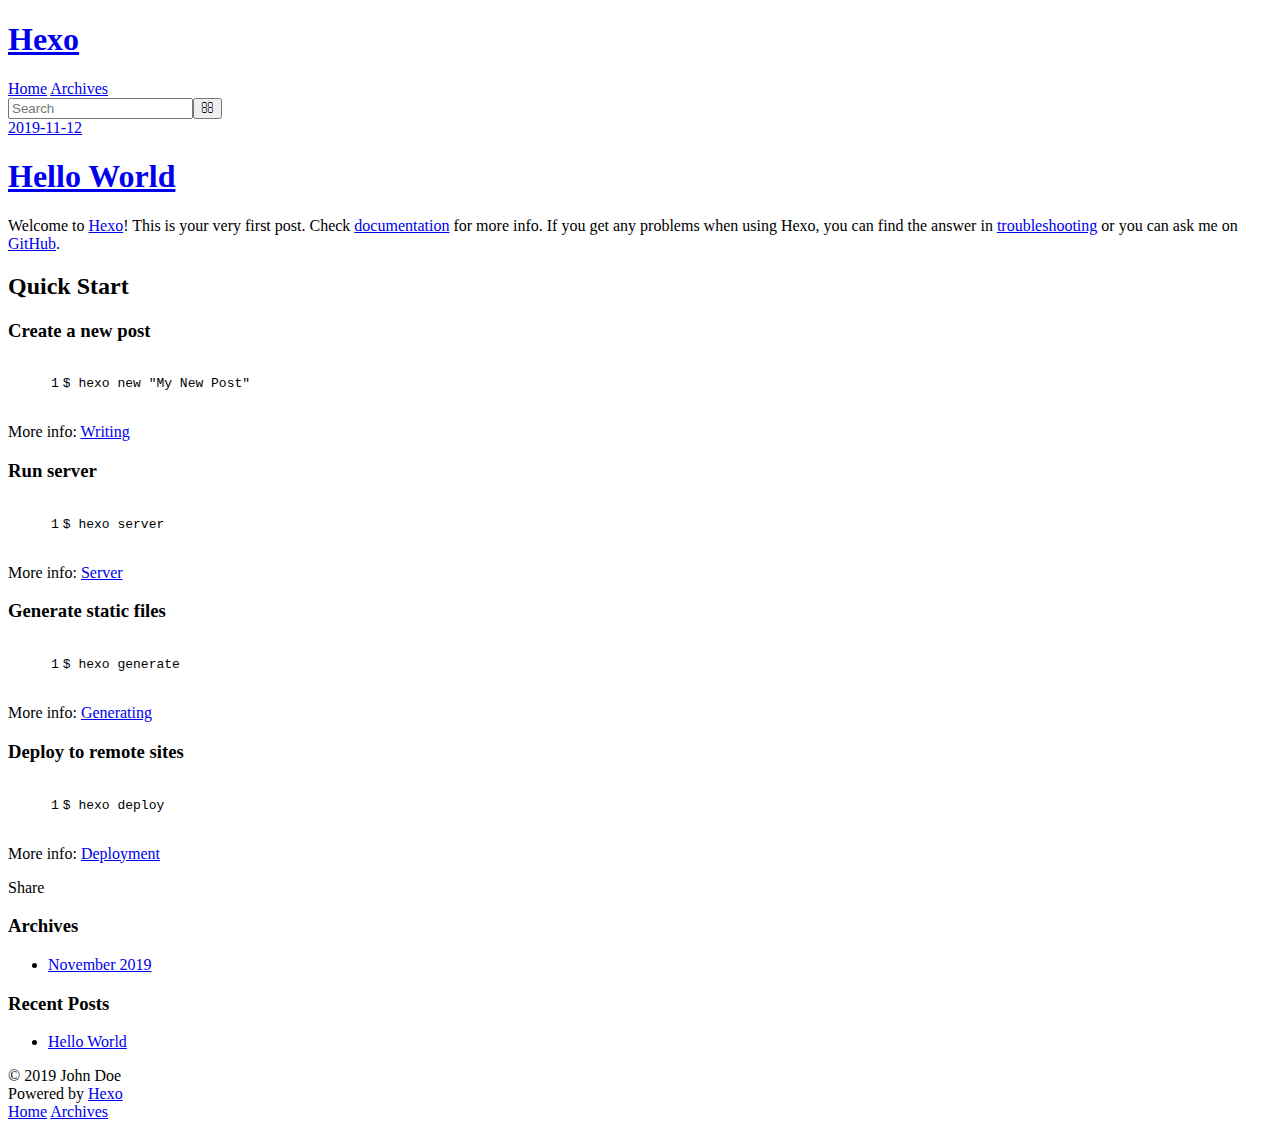
==== index.html @ 484f0f43 "Site updated: 2019-11-12 15:20:40" ====
<!DOCTYPE html>
<html>
<head>
  <meta charset="utf-8">
  

  
  <title>Hexo</title>
  <meta name="viewport" content="width=device-width, initial-scale=1, maximum-scale=1">
  <meta property="og:type" content="website">
<meta property="og:title" content="Hexo">
<meta property="og:url" content="https:&#x2F;&#x2F;minus520.github.io&#x2F;index.html">
<meta property="og:site_name" content="Hexo">
<meta property="og:locale" content="en">
<meta name="twitter:card" content="summary">
  
    <link rel="alternate" href="/atom.xml" title="Hexo" type="application/atom+xml">
  
  
    <link rel="icon" href="/favicon.png">
  
  
    <link href="//fonts.googleapis.com/css?family=Source+Code+Pro" rel="stylesheet" type="text/css">
  
  <link rel="stylesheet" href="/css/style.css">
</head>

<body>
  <div id="container">
    <div id="wrap">
      <header id="header">
  <div id="banner"></div>
  <div id="header-outer" class="outer">
    <div id="header-title" class="inner">
      <h1 id="logo-wrap">
        <a href="/" id="logo">Hexo</a>
      </h1>
      
    </div>
    <div id="header-inner" class="inner">
      <nav id="main-nav">
        <a id="main-nav-toggle" class="nav-icon"></a>
        
          <a class="main-nav-link" href="/">Home</a>
        
          <a class="main-nav-link" href="/archives">Archives</a>
        
      </nav>
      <nav id="sub-nav">
        
          <a id="nav-rss-link" class="nav-icon" href="/atom.xml" title="RSS Feed"></a>
        
        <a id="nav-search-btn" class="nav-icon" title="Search"></a>
      </nav>
      <div id="search-form-wrap">
        <form action="//google.com/search" method="get" accept-charset="UTF-8" class="search-form"><input type="search" name="q" class="search-form-input" placeholder="Search"><button type="submit" class="search-form-submit">&#xF002;</button><input type="hidden" name="sitesearch" value="https://minus520.github.io"></form>
      </div>
    </div>
  </div>
</header>
      <div class="outer">
        <section id="main">
  
    <article id="post-hello-world" class="article article-type-post" itemscope itemprop="blogPost">
  <div class="article-meta">
    <a href="/2019/11/12/hello-world/" class="article-date">
  <time datetime="2019-11-12T06:48:55.245Z" itemprop="datePublished">2019-11-12</time>
</a>
    
  </div>
  <div class="article-inner">
    
    
      <header class="article-header">
        
  
    <h1 itemprop="name">
      <a class="article-title" href="/2019/11/12/hello-world/">Hello World</a>
    </h1>
  

      </header>
    
    <div class="article-entry" itemprop="articleBody">
      
        <p>Welcome to <a href="https://hexo.io/" target="_blank" rel="noopener">Hexo</a>! This is your very first post. Check <a href="https://hexo.io/docs/" target="_blank" rel="noopener">documentation</a> for more info. If you get any problems when using Hexo, you can find the answer in <a href="https://hexo.io/docs/troubleshooting.html" target="_blank" rel="noopener">troubleshooting</a> or you can ask me on <a href="https://github.com/hexojs/hexo/issues" target="_blank" rel="noopener">GitHub</a>.</p>
<h2 id="Quick-Start"><a href="#Quick-Start" class="headerlink" title="Quick Start"></a>Quick Start</h2><h3 id="Create-a-new-post"><a href="#Create-a-new-post" class="headerlink" title="Create a new post"></a>Create a new post</h3><figure class="highlight bash"><table><tr><td class="gutter"><pre><span class="line">1</span><br></pre></td><td class="code"><pre><span class="line">$ hexo new <span class="string">"My New Post"</span></span><br></pre></td></tr></table></figure>

<p>More info: <a href="https://hexo.io/docs/writing.html" target="_blank" rel="noopener">Writing</a></p>
<h3 id="Run-server"><a href="#Run-server" class="headerlink" title="Run server"></a>Run server</h3><figure class="highlight bash"><table><tr><td class="gutter"><pre><span class="line">1</span><br></pre></td><td class="code"><pre><span class="line">$ hexo server</span><br></pre></td></tr></table></figure>

<p>More info: <a href="https://hexo.io/docs/server.html" target="_blank" rel="noopener">Server</a></p>
<h3 id="Generate-static-files"><a href="#Generate-static-files" class="headerlink" title="Generate static files"></a>Generate static files</h3><figure class="highlight bash"><table><tr><td class="gutter"><pre><span class="line">1</span><br></pre></td><td class="code"><pre><span class="line">$ hexo generate</span><br></pre></td></tr></table></figure>

<p>More info: <a href="https://hexo.io/docs/generating.html" target="_blank" rel="noopener">Generating</a></p>
<h3 id="Deploy-to-remote-sites"><a href="#Deploy-to-remote-sites" class="headerlink" title="Deploy to remote sites"></a>Deploy to remote sites</h3><figure class="highlight bash"><table><tr><td class="gutter"><pre><span class="line">1</span><br></pre></td><td class="code"><pre><span class="line">$ hexo deploy</span><br></pre></td></tr></table></figure>

<p>More info: <a href="https://hexo.io/docs/one-command-deployment.html" target="_blank" rel="noopener">Deployment</a></p>

      
    </div>
    <footer class="article-footer">
      <a data-url="https://minus520.github.io/2019/11/12/hello-world/" data-id="ck2vj02fj0000qktq90dfeylc" class="article-share-link">Share</a>
      
      
    </footer>
  </div>
  
</article>


  


</section>
        
          <aside id="sidebar">
  
    

  
    

  
    
  
    
  <div class="widget-wrap">
    <h3 class="widget-title">Archives</h3>
    <div class="widget">
      <ul class="archive-list"><li class="archive-list-item"><a class="archive-list-link" href="/archives/2019/11/">November 2019</a></li></ul>
    </div>
  </div>


  
    
  <div class="widget-wrap">
    <h3 class="widget-title">Recent Posts</h3>
    <div class="widget">
      <ul>
        
          <li>
            <a href="/2019/11/12/hello-world/">Hello World</a>
          </li>
        
      </ul>
    </div>
  </div>

  
</aside>
        
      </div>
      <footer id="footer">
  
  <div class="outer">
    <div id="footer-info" class="inner">
      &copy; 2019 John Doe<br>
      Powered by <a href="http://hexo.io/" target="_blank">Hexo</a>
    </div>
  </div>
</footer>
    </div>
    <nav id="mobile-nav">
  
    <a href="/" class="mobile-nav-link">Home</a>
  
    <a href="/archives" class="mobile-nav-link">Archives</a>
  
</nav>
    

<script src="//ajax.googleapis.com/ajax/libs/jquery/2.0.3/jquery.min.js"></script>


  <link rel="stylesheet" href="/fancybox/jquery.fancybox.css">
  <script src="/fancybox/jquery.fancybox.pack.js"></script>


<script src="/js/script.js"></script>



  </div>
</body>
</html>
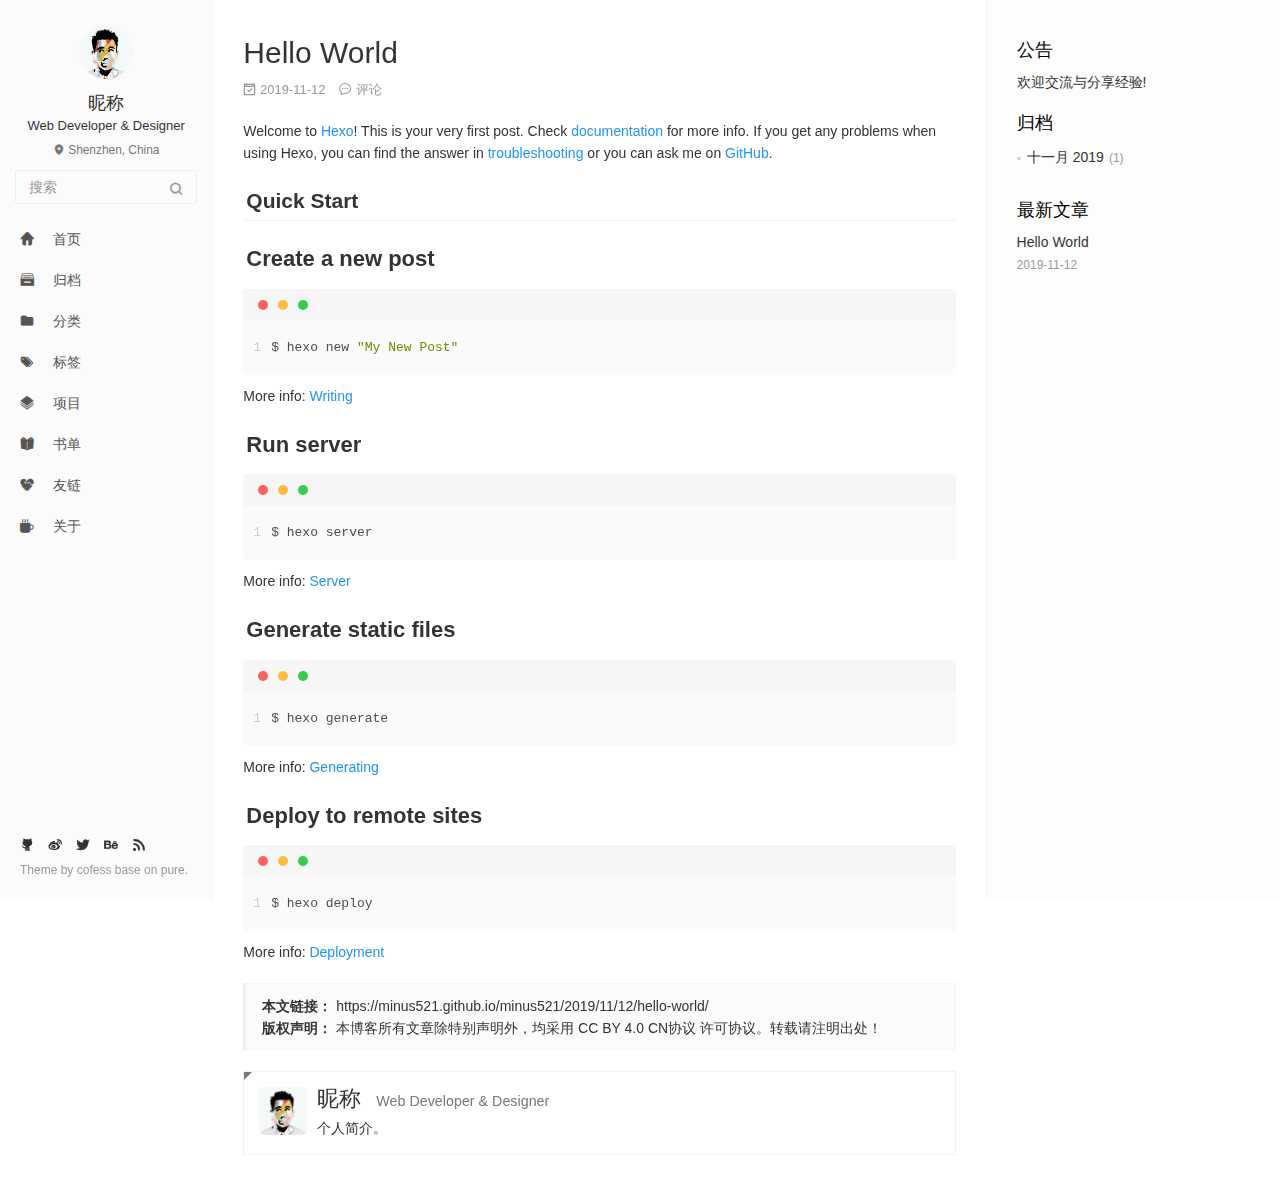
==== commit 36217716: "Site updated: 2019-11-12 16:01:28" ====
--- a/index.html
+++ b/index.html
@@ -1,77 +1,269 @@
 <!DOCTYPE html>
-<html>
+<html lang=zh>
 <head>
   <meta charset="utf-8">
   
-
+  <meta http-equiv="X-UA-Compatible" content="IE=edge,chrome=1">
+  <meta name="viewport" content="width=device-width, initial-scale=1, maximum-scale=1, minimum-scale=1, user-scalable=no, minimal-ui">
+  <meta name="renderer" content="webkit">
+  <meta http-equiv="Cache-Control" content="no-transform" />
+  <meta http-equiv="Cache-Control" content="no-siteapp" />
+  <meta name="apple-mobile-web-app-capable" content="yes">
+  <meta name="apple-mobile-web-app-status-bar-style" content="black">
+  <meta name="format-detection" content="telephone=no,email=no,adress=no">
+  <!-- Color theme for statusbar -->
+  <meta name="theme-color" content="#000000" />
+  <!-- 强制页面在当前窗口以独立页面显示,防止别人在框架里调用页面 -->
+  <meta http-equiv="window-target" content="_top" />
+  
   
   <title>Hexo</title>
-  <meta name="viewport" content="width=device-width, initial-scale=1, maximum-scale=1">
   <meta property="og:type" content="website">
 <meta property="og:title" content="Hexo">
-<meta property="og:url" content="https:&#x2F;&#x2F;minus520.github.io&#x2F;index.html">
+<meta property="og:url" content="https:&#x2F;&#x2F;minus521.github.io&#x2F;minus521&#x2F;index.html">
 <meta property="og:site_name" content="Hexo">
-<meta property="og:locale" content="en">
+<meta property="og:locale" content="zh-CN">
 <meta name="twitter:card" content="summary">
+  <!-- Canonical links -->
+  <link rel="canonical" href="https://minus521.github.io/minus521/index.html">
   
     <link rel="alternate" href="/atom.xml" title="Hexo" type="application/atom+xml">
   
   
-    <link rel="icon" href="/favicon.png">
-  
-  
-    <link href="//fonts.googleapis.com/css?family=Source+Code+Pro" rel="stylesheet" type="text/css">
+    <link rel="icon" href="/favicon.png" type="image/x-icon">
   
   <link rel="stylesheet" href="/css/style.css">
+  
+  
+  
+  
 </head>
 
-<body>
-  <div id="container">
-    <div id="wrap">
-      <header id="header">
-  <div id="banner"></div>
-  <div id="header-outer" class="outer">
-    <div id="header-title" class="inner">
-      <h1 id="logo-wrap">
-        <a href="/" id="logo">Hexo</a>
-      </h1>
-      
-    </div>
-    <div id="header-inner" class="inner">
-      <nav id="main-nav">
-        <a id="main-nav-toggle" class="nav-icon"></a>
-        
-          <a class="main-nav-link" href="/">Home</a>
-        
-          <a class="main-nav-link" href="/archives">Archives</a>
-        
-      </nav>
-      <nav id="sub-nav">
-        
-          <a id="nav-rss-link" class="nav-icon" href="/atom.xml" title="RSS Feed"></a>
-        
-        <a id="nav-search-btn" class="nav-icon" title="Search"></a>
-      </nav>
-      <div id="search-form-wrap">
-        <form action="//google.com/search" method="get" accept-charset="UTF-8" class="search-form"><input type="search" name="q" class="search-form-input" placeholder="Search"><button type="submit" class="search-form-submit">&#xF002;</button><input type="hidden" name="sitesearch" value="https://minus520.github.io"></form>
+
+<body class="main-center" itemscope itemtype="http://schema.org/WebPage">
+  <header class="header" itemscope itemtype="http://schema.org/WPHeader">
+  <div class="slimContent">
+    <div class="navbar-header">
+      
+      
+      <div class="profile-block text-center">
+        <a id="avatar" href="https://github.com/cofess" target="_blank">
+          <img class="img-circle img-rotate" src="/images/avatar.jpg" width="200" height="200">
+        </a>
+        <h2 id="name" class="hidden-xs hidden-sm">昵称</h2>
+        <h3 id="title" class="hidden-xs hidden-sm hidden-md">Web Developer &amp; Designer</h3>
+        <small id="location" class="text-muted hidden-xs hidden-sm"><i class="icon icon-map-marker"></i> Shenzhen, China</small>
       </div>
-    </div>
+      
+      <div class="search" id="search-form-wrap">
+
+    <form class="search-form sidebar-form">
+        <div class="input-group">
+            <input type="text" class="search-form-input form-control" placeholder="搜索" />
+            <span class="input-group-btn">
+                <button type="submit" class="search-form-submit btn btn-flat" onclick="return false;"><i class="icon icon-search"></i></button>
+            </span>
+        </div>
+    </form>
+    <div class="ins-search">
+  <div class="ins-search-mask"></div>
+  <div class="ins-search-container">
+    <div class="ins-input-wrapper">
+      <input type="text" class="ins-search-input" placeholder="想要查找什么..." x-webkit-speech />
+      <button type="button" class="close ins-close ins-selectable" data-dismiss="modal" aria-label="Close"><span aria-hidden="true">×</span></button>
+    </div>
+    <div class="ins-section-wrapper">
+      <div class="ins-section-container"></div>
+    </div>
+  </div>
+</div>
+
+
+</div>
+      <button class="navbar-toggle collapsed" type="button" data-toggle="collapse" data-target="#main-navbar" aria-controls="main-navbar" aria-expanded="false">
+        <span class="sr-only">Toggle navigation</span>
+        <span class="icon-bar"></span>
+        <span class="icon-bar"></span>
+        <span class="icon-bar"></span>
+      </button>
+    </div>
+    <nav id="main-navbar" class="collapse navbar-collapse" itemscope itemtype="http://schema.org/SiteNavigationElement" role="navigation">
+      <ul class="nav navbar-nav main-nav ">
+        
+        
+        <li class="menu-item menu-item-home">
+          <a href="/.">
+            
+            <i class="icon icon-home-fill"></i>
+            
+            <span class="menu-title">首页</span>
+          </a>
+        </li>
+        
+        
+        <li class="menu-item menu-item-archives">
+          <a href="/archives">
+            
+            <i class="icon icon-archives-fill"></i>
+            
+            <span class="menu-title">归档</span>
+          </a>
+        </li>
+        
+        
+        <li class="menu-item menu-item-categories">
+          <a href="/categories">
+            
+            <i class="icon icon-folder"></i>
+            
+            <span class="menu-title">分类</span>
+          </a>
+        </li>
+        
+        
+        <li class="menu-item menu-item-tags">
+          <a href="/tags">
+            
+            <i class="icon icon-tags"></i>
+            
+            <span class="menu-title">标签</span>
+          </a>
+        </li>
+        
+        
+        <li class="menu-item menu-item-repository">
+          <a href="/repository">
+            
+            <i class="icon icon-project"></i>
+            
+            <span class="menu-title">项目</span>
+          </a>
+        </li>
+        
+        
+        <li class="menu-item menu-item-books">
+          <a href="/books">
+            
+            <i class="icon icon-book-fill"></i>
+            
+            <span class="menu-title">书单</span>
+          </a>
+        </li>
+        
+        
+        <li class="menu-item menu-item-links">
+          <a href="/links">
+            
+            <i class="icon icon-friendship"></i>
+            
+            <span class="menu-title">友链</span>
+          </a>
+        </li>
+        
+        
+        <li class="menu-item menu-item-about">
+          <a href="/about">
+            
+            <i class="icon icon-cup-fill"></i>
+            
+            <span class="menu-title">关于</span>
+          </a>
+        </li>
+        
+      </ul>
+      
+	
+    <ul class="social-links">
+    	
+        <li><a href="https://github.com/cofess" target="_blank" title="Github" data-toggle=tooltip data-placement=top><i class="icon icon-github"></i></a></li>
+        
+        <li><a href="http://weibo.com/cofess" target="_blank" title="Weibo" data-toggle=tooltip data-placement=top><i class="icon icon-weibo"></i></a></li>
+        
+        <li><a href="https://twitter.com/iwebued" target="_blank" title="Twitter" data-toggle=tooltip data-placement=top><i class="icon icon-twitter"></i></a></li>
+        
+        <li><a href="https://www.behance.net/cofess" target="_blank" title="Behance" data-toggle=tooltip data-placement=top><i class="icon icon-behance"></i></a></li>
+        
+        <li><a href="/atom.xml" target="_blank" title="Rss" data-toggle=tooltip data-placement=top><i class="icon icon-rss"></i></a></li>
+        
+    </ul>
+
+    </nav>
   </div>
 </header>
-      <div class="outer">
-        <section id="main">
-  
-    <article id="post-hello-world" class="article article-type-post" itemscope itemprop="blogPost">
-  <div class="article-meta">
-    <a href="/2019/11/12/hello-world/" class="article-date">
-  <time datetime="2019-11-12T06:48:55.245Z" itemprop="datePublished">2019-11-12</time>
-</a>
-    
-  </div>
-  <div class="article-inner">
-    
-    
-      <header class="article-header">
+
+  
+    <aside class="sidebar" itemscope itemtype="http://schema.org/WPSideBar">
+  <div class="slimContent">
+    
+      <div class="widget">
+    <h3 class="widget-title">公告</h3>
+    <div class="widget-body">
+        <div id="board">
+            <div class="content">
+                <p>欢迎交流与分享经验!</p>
+            </div>
+        </div>
+    </div>
+</div>
+
+    
+      
+
+    
+      
+
+    
+      
+    
+      
+  <div class="widget">
+    <h3 class="widget-title">归档</h3>
+    <div class="widget-body">
+      <ul class="archive-list"><li class="archive-list-item"><a class="archive-list-link" href="/archives/2019/11/">十一月 2019</a><span class="archive-list-count">1</span></li></ul>
+    </div>
+  </div>
+
+
+    
+      
+  <div class="widget">
+    <h3 class="widget-title">最新文章</h3>
+    <div class="widget-body">
+      <ul class="recent-post-list list-unstyled no-thumbnail">
+        
+          <li>
+            
+            <div class="item-inner">
+              <p class="item-category">
+                
+              </p>
+              <p class="item-title">
+                <a href="/2019/11/12/hello-world/" class="title">Hello World</a>
+              </p>
+              <p class="item-date">
+                <time datetime="2019-11-12T06:48:55.245Z" itemprop="datePublished">2019-11-12</time>
+              </p>
+            </div>
+          </li>
+          
+      </ul>
+    </div>
+  </div>
+  
+
+    
+  </div>
+</aside>
+
+  
+  <main class="main" role="main">
+  
+  
+    <div class="content">
+  <article id="post-hello-world" class="article article-type-post" itemscope itemtype="http://schema.org/BlogPosting">
+    
+    <div class="article-header">
+      
         
   
     <h1 itemprop="name">
@@ -79,9 +271,24 @@
     </h1>
   
 
-      </header>
-    
-    <div class="article-entry" itemprop="articleBody">
+      
+      <div class="article-meta">
+        <span class="article-date">
+    <i class="icon icon-calendar-check"></i>
+	<a href="/2019/11/12/hello-world/" class="article-date">
+	  <time datetime="2019-11-12T06:48:55.245Z" itemprop="datePublished">2019-11-12</time>
+	</a>
+</span>
+        
+        
+
+        
+
+        <span class="post-comment"><i class="icon icon-comment"></i> <a href="/2019/11/12/hello-world/#comments" class="article-comment-link">评论</a></span>
+        
+      </div>
+    </div>
+    <div class="article-entry marked-body" itemprop="articleBody">
       
         <p>Welcome to <a href="https://hexo.io/" target="_blank" rel="noopener">Hexo</a>! This is your very first post. Check <a href="https://hexo.io/docs/" target="_blank" rel="noopener">documentation</a> for more info. If you get any problems when using Hexo, you can find the answer in <a href="https://hexo.io/docs/troubleshooting.html" target="_blank" rel="noopener">troubleshooting</a> or you can ask me on <a href="https://github.com/hexojs/hexo/issues" target="_blank" rel="noopener">GitHub</a>.</p>
 <h2 id="Quick-Start"><a href="#Quick-Start" class="headerlink" title="Quick Start"></a>Quick Start</h2><h3 id="Create-a-new-post"><a href="#Create-a-new-post" class="headerlink" title="Create a new post"></a>Create a new post</h3><figure class="highlight bash"><table><tr><td class="gutter"><pre><span class="line">1</span><br></pre></td><td class="code"><pre><span class="line">$ hexo new <span class="string">"My New Post"</span></span><br></pre></td></tr></table></figure>
@@ -99,89 +306,111 @@
 
       
     </div>
-    <footer class="article-footer">
-      <a data-url="https://minus520.github.io/2019/11/12/hello-world/" data-id="ck2vj02fj0000qktq90dfeylc" class="article-share-link">Share</a>
-      
-      
-    </footer>
-  </div>
-  
-</article>
-
-
-  
-
-
-</section>
-        
-          <aside id="sidebar">
-  
-    
-
-  
-    
-
-  
-    
-  
-    
-  <div class="widget-wrap">
-    <h3 class="widget-title">Archives</h3>
-    <div class="widget">
-      <ul class="archive-list"><li class="archive-list-item"><a class="archive-list-link" href="/archives/2019/11/">November 2019</a></li></ul>
-    </div>
-  </div>
-
-
-  
-    
-  <div class="widget-wrap">
-    <h3 class="widget-title">Recent Posts</h3>
-    <div class="widget">
-      <ul>
-        
-          <li>
-            <a href="/2019/11/12/hello-world/">Hello World</a>
-          </li>
-        
-      </ul>
-    </div>
-  </div>
-
-  
-</aside>
-        
+    <div class="article-footer">
+      <blockquote class="mt-2x">
+  <ul class="post-copyright list-unstyled">
+    
+    <li class="post-copyright-link hidden-xs">
+      <strong>本文链接：</strong>
+      <a href="https://minus521.github.io/minus521/2019/11/12/hello-world/" title="Hello World" target="_blank" rel="external">https://minus521.github.io/minus521/2019/11/12/hello-world/</a>
+    </li>
+    
+    <li class="post-copyright-license">
+      <strong>版权声明： </strong> 本博客所有文章除特别声明外，均采用 <a href="http://creativecommons.org/licenses/by/4.0/deed.zh" target="_blank" rel="external">CC BY 4.0 CN协议</a> 许可协议。转载请注明出处！
+    </li>
+  </ul>
+</blockquote>
+
+
+<div class="panel panel-default panel-badger">
+  <div class="panel-body">
+    <figure class="media">
+      <div class="media-left">
+        <a href="https://github.com/cofess" target="_blank" class="img-burn thumb-sm visible-lg">
+          <img src="/images/avatar.jpg" class="img-rounded w-full" alt="">
+        </a>
       </div>
-      <footer id="footer">
-  
-  <div class="outer">
-    <div id="footer-info" class="inner">
-      &copy; 2019 John Doe<br>
-      Powered by <a href="http://hexo.io/" target="_blank">Hexo</a>
-    </div>
-  </div>
+      <div class="media-body">
+        <h3 class="media-heading"><a href="https://github.com/cofess" target="_blank"><span class="text-dark">昵称</span><small class="ml-1x">Web Developer &amp; Designer</small></a></h3>
+        <div>个人简介。</div>
+      </div>
+    </figure>
+  </div>
+</div>
+
+
+    </div>
+  </article>
+  
+</div>
+
+  
+
+   
+</main>
+
+  <footer class="footer" itemscope itemtype="http://schema.org/WPFooter">
+	
+	
+    <ul class="social-links">
+    	
+        <li><a href="https://github.com/cofess" target="_blank" title="Github" data-toggle=tooltip data-placement=top><i class="icon icon-github"></i></a></li>
+        
+        <li><a href="http://weibo.com/cofess" target="_blank" title="Weibo" data-toggle=tooltip data-placement=top><i class="icon icon-weibo"></i></a></li>
+        
+        <li><a href="https://twitter.com/iwebued" target="_blank" title="Twitter" data-toggle=tooltip data-placement=top><i class="icon icon-twitter"></i></a></li>
+        
+        <li><a href="https://www.behance.net/cofess" target="_blank" title="Behance" data-toggle=tooltip data-placement=top><i class="icon icon-behance"></i></a></li>
+        
+        <li><a href="/atom.xml" target="_blank" title="Rss" data-toggle=tooltip data-placement=top><i class="icon icon-rss"></i></a></li>
+        
+    </ul>
+
+    <div class="copyright">
+    	
+        <div class="publishby">
+        	Theme by <a href="https://github.com/cofess" target="_blank"> cofess </a>base on <a href="https://github.com/cofess/hexo-theme-pure" target="_blank">pure</a>.
+        </div>
+    </div>
 </footer>
-    </div>
-    <nav id="mobile-nav">
-  
-    <a href="/" class="mobile-nav-link">Home</a>
-  
-    <a href="/archives" class="mobile-nav-link">Archives</a>
-  
-</nav>
-    
-
-<script src="//ajax.googleapis.com/ajax/libs/jquery/2.0.3/jquery.min.js"></script>
-
-
-  <link rel="stylesheet" href="/fancybox/jquery.fancybox.css">
-  <script src="/fancybox/jquery.fancybox.pack.js"></script>
-
-
-<script src="/js/script.js"></script>
-
-
-
-  </div>
+  <script src="//cdn.jsdelivr.net/npm/jquery@1.12.4/dist/jquery.min.js"></script>
+<script>
+window.jQuery || document.write('<script src="js/jquery.min.js"><\/script>')
+</script>
+<script src="/js/plugin.min.js"></script>
+<script src="/js/application.js"></script>
+
+    <script>
+(function (window) {
+    var INSIGHT_CONFIG = {
+        TRANSLATION: {
+            POSTS: '文章',
+            PAGES: '页面',
+            CATEGORIES: '分类',
+            TAGS: '标签',
+            UNTITLED: '(未命名)',
+        },
+        ROOT_URL: '/',
+        CONTENT_URL: '/content.json',
+    };
+    window.INSIGHT_CONFIG = INSIGHT_CONFIG;
+})(window);
+</script>
+<script src="/js/insight.js"></script>
+
+
+
+
+
+   
+
+
+
+
+
+
+
+
+
 </body>
 </html>--- a/css/style.css
+++ b/css/style.css
@@ -0,0 +1,9210 @@
+@charset "UTF-8";
+
+/**
+ * global variables and mixins
+ */
+
+/**
+ * font family
+ */
+
+/**
+ * 
+ */
+
+/* Mixins */
+
+/**
+ * bootstrap
+ */
+
+/*!
+ * Bootstrap v3.3.7 (http://getbootstrap.com)
+ * Copyright 2011-2016 Twitter, Inc.
+ * Licensed under MIT (https://github.com/twbs/bootstrap/blob/master/LICENSE)
+ */
+
+/*! normalize.css v3.0.3 | MIT License | github.com/necolas/normalize.css */
+
+html {
+  font-family: sans-serif;
+  -ms-text-size-adjust: 100%;
+  -webkit-text-size-adjust: 100%;
+}
+
+body {
+  margin: 0;
+}
+
+article,
+aside,
+details,
+figcaption,
+figure,
+footer,
+header,
+hgroup,
+main,
+menu,
+nav,
+section,
+summary {
+  display: block;
+}
+
+audio,
+canvas,
+progress,
+video {
+  display: inline-block;
+  vertical-align: baseline;
+}
+
+audio:not([controls]) {
+  display: none;
+  height: 0;
+}
+
+[hidden],
+template {
+  display: none;
+}
+
+a {
+  background-color: transparent;
+}
+
+a:active,
+a:hover {
+  outline: 0;
+}
+
+abbr[title] {
+  border-bottom: 1px dotted;
+}
+
+b,
+strong {
+  font-weight: bold;
+}
+
+dfn {
+  font-style: italic;
+}
+
+h1 {
+  font-size: 2em;
+  margin: 0.67em 0;
+}
+
+mark {
+  background: #ff0;
+  color: #000;
+}
+
+small {
+  font-size: 80%;
+}
+
+sub,
+sup {
+  font-size: 75%;
+  line-height: 0;
+  position: relative;
+  vertical-align: baseline;
+}
+
+sup {
+  top: -0.5em;
+}
+
+sub {
+  bottom: -0.25em;
+}
+
+img {
+  border: 0;
+}
+
+svg:not(:root) {
+  overflow: hidden;
+}
+
+figure {
+  margin: 1em 40px;
+}
+
+hr {
+  -webkit-box-sizing: content-box;
+  box-sizing: content-box;
+  height: 0;
+}
+
+pre {
+  overflow: auto;
+}
+
+code,
+kbd,
+pre,
+samp {
+  font-family: monospace,monospace;
+  font-size: 1em;
+}
+
+button,
+input,
+optgroup,
+select,
+textarea {
+  color: inherit;
+  font: inherit;
+  margin: 0;
+}
+
+button {
+  overflow: visible;
+}
+
+button,
+select {
+  text-transform: none;
+}
+
+button,
+html input[type="button"],
+input[type="reset"],
+input[type="submit"] {
+  -webkit-appearance: button;
+  cursor: pointer;
+}
+
+button[disabled],
+html input[disabled] {
+  cursor: default;
+}
+
+button::-moz-focus-inner,
+input::-moz-focus-inner {
+  border: 0;
+  padding: 0;
+}
+
+input {
+  line-height: normal;
+}
+
+input[type="checkbox"],
+input[type="radio"] {
+  -webkit-box-sizing: border-box;
+  box-sizing: border-box;
+  padding: 0;
+}
+
+input[type="number"]::-webkit-inner-spin-button,
+input[type="number"]::-webkit-outer-spin-button {
+  height: auto;
+}
+
+input[type="search"] {
+  -webkit-appearance: textfield;
+  -webkit-box-sizing: content-box;
+  box-sizing: content-box;
+}
+
+input[type="search"]::-webkit-search-cancel-button,
+input[type="search"]::-webkit-search-decoration {
+  -webkit-appearance: none;
+}
+
+fieldset {
+  border: 1px solid #c0c0c0;
+  margin: 0 2px;
+  padding: 0.35em 0.625em 0.75em;
+}
+
+legend {
+  border: 0;
+  padding: 0;
+}
+
+textarea {
+  overflow: auto;
+}
+
+optgroup {
+  font-weight: bold;
+}
+
+table {
+  border-collapse: collapse;
+  border-spacing: 0;
+}
+
+td,
+th {
+  padding: 0;
+}
+
+/*! Source: https://github.com/h5bp/html5-boilerplate/blob/master/src/css/main.css */
+
+* {
+  -webkit-box-sizing: border-box;
+  box-sizing: border-box;
+}
+
+*:before,
+*:after {
+  -webkit-box-sizing: border-box;
+  box-sizing: border-box;
+}
+
+html {
+  font-size: 10px;
+  -webkit-tap-highlight-color: transparent;
+}
+
+input,
+button,
+select,
+textarea {
+  font-family: inherit;
+  font-size: inherit;
+  line-height: inherit;
+}
+
+a {
+  color: #2196f3;
+  text-decoration: none;
+}
+
+a:hover,
+a:focus {
+  color: #0a6ebd;
+  text-decoration: underline;
+}
+
+a:focus {
+  outline: 5px auto -webkit-focus-ring-color;
+  outline-offset: -2px;
+}
+
+figure {
+  margin: 0;
+}
+
+img {
+  vertical-align: middle;
+}
+
+.img-responsive {
+  display: block;
+  max-width: 100%;
+  height: auto;
+}
+
+.img-rounded {
+  border-radius: 6px;
+}
+
+.img-thumbnail {
+  padding: 4px;
+  line-height: 1.57143;
+  background-color: #fff;
+  border: 1px solid #ddd;
+  border-radius: 4px;
+  -webkit-transition: all 0.2s ease-in-out;
+  transition: all 0.2s ease-in-out;
+  display: inline-block;
+  max-width: 100%;
+  height: auto;
+}
+
+.img-circle {
+  border-radius: 50%;
+}
+
+hr {
+  margin-top: 21px;
+  margin-bottom: 21px;
+  border: 0;
+  border-top: 1px solid #eeeeee;
+}
+
+.sr-only {
+  position: absolute;
+  width: 1px;
+  height: 1px;
+  margin: -1px;
+  padding: 0;
+  overflow: hidden;
+  clip: rect(0, 0, 0, 0);
+  border: 0;
+}
+
+.sr-only-focusable:active,
+.sr-only-focusable:focus {
+  position: static;
+  width: auto;
+  height: auto;
+  margin: 0;
+  overflow: visible;
+  clip: auto;
+}
+
+[role="button"] {
+  cursor: pointer;
+}
+
+h1,
+h2,
+h3,
+h4,
+h5,
+h6,
+.h1,
+.h2,
+.h3,
+.h4,
+.h5,
+.h6 {
+  font-family: inherit;
+  font-weight: 500;
+  line-height: 1.1;
+  color: inherit;
+}
+
+h1 small,
+h1 .small,
+h2 small,
+h2 .small,
+h3 small,
+h3 .small,
+h4 small,
+h4 .small,
+h5 small,
+h5 .small,
+h6 small,
+h6 .small,
+.h1 small,
+.h1 .small,
+.h2 small,
+.h2 .small,
+.h3 small,
+.h3 .small,
+.h4 small,
+.h4 .small,
+.h5 small,
+.h5 .small,
+.h6 small,
+.h6 .small {
+  font-weight: normal;
+  line-height: 1;
+  color: #777777;
+}
+
+h1,
+.h1,
+h2,
+.h2,
+h3,
+.h3 {
+  margin-top: 21px;
+  margin-bottom: 10.5px;
+}
+
+h1 small,
+h1 .small,
+.h1 small,
+.h1 .small,
+h2 small,
+h2 .small,
+.h2 small,
+.h2 .small,
+h3 small,
+h3 .small,
+.h3 small,
+.h3 .small {
+  font-size: 65%;
+}
+
+h4,
+.h4,
+h5,
+.h5,
+h6,
+.h6 {
+  margin-top: 10.5px;
+  margin-bottom: 10.5px;
+}
+
+h4 small,
+h4 .small,
+.h4 small,
+.h4 .small,
+h5 small,
+h5 .small,
+.h5 small,
+.h5 .small,
+h6 small,
+h6 .small,
+.h6 small,
+.h6 .small {
+  font-size: 75%;
+}
+
+h1,
+.h1 {
+  font-size: 30px;
+}
+
+h2,
+.h2 {
+  font-size: 26px;
+}
+
+h3,
+.h3 {
+  font-size: 22px;
+}
+
+h4,
+.h4 {
+  font-size: 18px;
+}
+
+h5,
+.h5 {
+  font-size: 14px;
+}
+
+h6,
+.h6 {
+  font-size: 12px;
+}
+
+p {
+  margin: 0 0 10.5px;
+}
+
+.lead {
+  margin-bottom: 21px;
+  font-size: 16px;
+  font-weight: 300;
+  line-height: 1.4;
+}
+
+small,
+.small {
+  font-size: 85%;
+}
+
+mark,
+.mark {
+  background-color: #fcf8e3;
+  padding: .2em;
+}
+
+.text-left {
+  text-align: left;
+}
+
+.text-right {
+  text-align: right;
+}
+
+.text-center {
+  text-align: center;
+}
+
+.text-justify {
+  text-align: justify;
+}
+
+.text-nowrap {
+  white-space: nowrap;
+}
+
+.text-lowercase {
+  text-transform: lowercase;
+}
+
+.text-uppercase,
+.initialism {
+  text-transform: uppercase;
+}
+
+.text-capitalize {
+  text-transform: capitalize;
+}
+
+.text-muted {
+  color: #777777 !important;
+}
+
+.text-primary {
+  color: #2196f3;
+}
+
+a.text-primary:hover,
+a.text-primary:focus {
+  color: #0c7cd5;
+}
+
+.text-success {
+  color: #3c763d;
+}
+
+a.text-success:hover,
+a.text-success:focus {
+  color: #2b542c;
+}
+
+.text-info {
+  color: #31708f;
+}
+
+a.text-info:hover,
+a.text-info:focus {
+  color: #245269;
+}
+
+.text-warning {
+  color: #8a6d3b;
+}
+
+a.text-warning:hover,
+a.text-warning:focus {
+  color: #66512c;
+}
+
+.text-danger {
+  color: #a94442;
+}
+
+a.text-danger:hover,
+a.text-danger:focus {
+  color: #843534;
+}
+
+.bg-primary {
+  color: #fff;
+}
+
+.bg-primary {
+  background-color: #2196f3;
+}
+
+a.bg-primary:hover,
+a.bg-primary:focus {
+  background-color: #0c7cd5;
+}
+
+.bg-success {
+  background-color: #dff0d8;
+}
+
+a.bg-success:hover,
+a.bg-success:focus {
+  background-color: #c1e2b3;
+}
+
+.bg-info {
+  background-color: #d9edf7;
+}
+
+a.bg-info:hover,
+a.bg-info:focus {
+  background-color: #afd9ee;
+}
+
+.bg-warning {
+  background-color: #fcf8e3;
+}
+
+a.bg-warning:hover,
+a.bg-warning:focus {
+  background-color: #f7ecb5;
+}
+
+.bg-danger {
+  background-color: #f2dede;
+}
+
+a.bg-danger:hover,
+a.bg-danger:focus {
+  background-color: #e4b9b9;
+}
+
+.page-header {
+  padding-bottom: 9.5px;
+  margin: 42px 0 21px;
+  border-bottom: 1px solid #eeeeee;
+}
+
+ul,
+ol {
+  margin-top: 0;
+  margin-bottom: 10.5px;
+}
+
+ul ul,
+ul ol,
+ol ul,
+ol ol {
+  margin-bottom: 0;
+}
+
+.list-unstyled {
+  padding-left: 0;
+  list-style: none;
+}
+
+.list-inline {
+  padding-left: 0;
+  list-style: none;
+  margin-left: -5px;
+}
+
+.list-inline > li {
+  display: inline-block;
+  padding-left: 5px;
+  padding-right: 5px;
+}
+
+dl {
+  margin-top: 0;
+  margin-bottom: 21px;
+}
+
+dt,
+dd {
+  line-height: 1.57143;
+}
+
+dt {
+  font-weight: bold;
+}
+
+dd {
+  margin-left: 0;
+}
+
+.dl-horizontal dd:before,
+.dl-horizontal dd:after {
+  content: " ";
+  display: table;
+}
+
+.dl-horizontal dd:after {
+  clear: both;
+}
+
+abbr[title],
+abbr[data-original-title] {
+  cursor: help;
+  border-bottom: 1px dotted #777777;
+}
+
+.initialism {
+  font-size: 90%;
+}
+
+blockquote {
+  padding: 10.5px 16px;
+  margin: 0 0 21px;
+  border: 1px dotted #eeeeee;
+  border-left: 3px solid #eeeeee;
+  background-color: #fbfbfb;
+}
+
+blockquote p:last-child,
+blockquote ul:last-child,
+blockquote ol:last-child {
+  margin-bottom: 0;
+}
+
+blockquote footer,
+blockquote small,
+blockquote .small {
+  display: block;
+  font-size: 80%;
+  line-height: 1.57143;
+  color: #777777;
+}
+
+blockquote footer:before,
+blockquote small:before,
+blockquote .small:before {
+  content: '\2014 \00A0';
+}
+
+.blockquote-reverse,
+blockquote.pull-right {
+  padding-right: 15px;
+  padding-left: 0;
+  border-right: 5px solid #eeeeee;
+  border-left: 0;
+  text-align: right;
+}
+
+.blockquote-reverse footer:before,
+.blockquote-reverse small:before,
+.blockquote-reverse .small:before,
+blockquote.pull-right footer:before,
+blockquote.pull-right small:before,
+blockquote.pull-right .small:before {
+  content: '';
+}
+
+.blockquote-reverse footer:after,
+.blockquote-reverse small:after,
+.blockquote-reverse .small:after,
+blockquote.pull-right footer:after,
+blockquote.pull-right small:after,
+blockquote.pull-right .small:after {
+  content: '\00A0 \2014';
+}
+
+address {
+  margin-bottom: 21px;
+  font-style: normal;
+  line-height: 1.57143;
+}
+
+.container {
+  margin-right: auto;
+  margin-left: auto;
+  padding-left: 15px;
+  padding-right: 15px;
+}
+
+.container:before,
+.container:after {
+  content: " ";
+  display: table;
+}
+
+.container:after {
+  clear: both;
+}
+
+.container-fluid {
+  margin-right: auto;
+  margin-left: auto;
+  padding-left: 15px;
+  padding-right: 15px;
+}
+
+.container-fluid:before,
+.container-fluid:after {
+  content: " ";
+  display: table;
+}
+
+.container-fluid:after {
+  clear: both;
+}
+
+.row {
+  margin-left: -15px;
+  margin-right: -15px;
+}
+
+.row:before,
+.row:after {
+  content: " ";
+  display: table;
+}
+
+.row:after {
+  clear: both;
+}
+
+.col-xs-1,
+.col-sm-1,
+.col-md-1,
+.col-lg-1,
+.col-xs-2,
+.col-sm-2,
+.col-md-2,
+.col-lg-2,
+.col-xs-3,
+.col-sm-3,
+.col-md-3,
+.col-lg-3,
+.col-xs-4,
+.col-sm-4,
+.col-md-4,
+.col-lg-4,
+.col-xs-5,
+.col-sm-5,
+.col-md-5,
+.col-lg-5,
+.col-xs-6,
+.col-sm-6,
+.col-md-6,
+.col-lg-6,
+.col-xs-7,
+.col-sm-7,
+.col-md-7,
+.col-lg-7,
+.col-xs-8,
+.col-sm-8,
+.col-md-8,
+.col-lg-8,
+.col-xs-9,
+.col-sm-9,
+.col-md-9,
+.col-lg-9,
+.col-xs-10,
+.col-sm-10,
+.col-md-10,
+.col-lg-10,
+.col-xs-11,
+.col-sm-11,
+.col-md-11,
+.col-lg-11,
+.col-xs-12,
+.col-sm-12,
+.col-md-12,
+.col-lg-12 {
+  position: relative;
+  min-height: 1px;
+  padding-left: 15px;
+  padding-right: 15px;
+}
+
+.col-xs-1,
+.col-xs-2,
+.col-xs-3,
+.col-xs-4,
+.col-xs-5,
+.col-xs-6,
+.col-xs-7,
+.col-xs-8,
+.col-xs-9,
+.col-xs-10,
+.col-xs-11,
+.col-xs-12 {
+  float: left;
+}
+
+.col-xs-1 {
+  width: 8.33333%;
+}
+
+.col-xs-2 {
+  width: 16.66667%;
+}
+
+.col-xs-3 {
+  width: 25%;
+}
+
+.col-xs-4 {
+  width: 33.33333%;
+}
+
+.col-xs-5 {
+  width: 41.66667%;
+}
+
+.col-xs-6 {
+  width: 50%;
+}
+
+.col-xs-7 {
+  width: 58.33333%;
+}
+
+.col-xs-8 {
+  width: 66.66667%;
+}
+
+.col-xs-9 {
+  width: 75%;
+}
+
+.col-xs-10 {
+  width: 83.33333%;
+}
+
+.col-xs-11 {
+  width: 91.66667%;
+}
+
+.col-xs-12 {
+  width: 100%;
+}
+
+.col-xs-pull-0 {
+  right: auto;
+}
+
+.col-xs-pull-1 {
+  right: 8.33333%;
+}
+
+.col-xs-pull-2 {
+  right: 16.66667%;
+}
+
+.col-xs-pull-3 {
+  right: 25%;
+}
+
+.col-xs-pull-4 {
+  right: 33.33333%;
+}
+
+.col-xs-pull-5 {
+  right: 41.66667%;
+}
+
+.col-xs-pull-6 {
+  right: 50%;
+}
+
+.col-xs-pull-7 {
+  right: 58.33333%;
+}
+
+.col-xs-pull-8 {
+  right: 66.66667%;
+}
+
+.col-xs-pull-9 {
+  right: 75%;
+}
+
+.col-xs-pull-10 {
+  right: 83.33333%;
+}
+
+.col-xs-pull-11 {
+  right: 91.66667%;
+}
+
+.col-xs-pull-12 {
+  right: 100%;
+}
+
+.col-xs-push-0 {
+  left: auto;
+}
+
+.col-xs-push-1 {
+  left: 8.33333%;
+}
+
+.col-xs-push-2 {
+  left: 16.66667%;
+}
+
+.col-xs-push-3 {
+  left: 25%;
+}
+
+.col-xs-push-4 {
+  left: 33.33333%;
+}
+
+.col-xs-push-5 {
+  left: 41.66667%;
+}
+
+.col-xs-push-6 {
+  left: 50%;
+}
+
+.col-xs-push-7 {
+  left: 58.33333%;
+}
+
+.col-xs-push-8 {
+  left: 66.66667%;
+}
+
+.col-xs-push-9 {
+  left: 75%;
+}
+
+.col-xs-push-10 {
+  left: 83.33333%;
+}
+
+.col-xs-push-11 {
+  left: 91.66667%;
+}
+
+.col-xs-push-12 {
+  left: 100%;
+}
+
+.col-xs-offset-0 {
+  margin-left: 0%;
+}
+
+.col-xs-offset-1 {
+  margin-left: 8.33333%;
+}
+
+.col-xs-offset-2 {
+  margin-left: 16.66667%;
+}
+
+.col-xs-offset-3 {
+  margin-left: 25%;
+}
+
+.col-xs-offset-4 {
+  margin-left: 33.33333%;
+}
+
+.col-xs-offset-5 {
+  margin-left: 41.66667%;
+}
+
+.col-xs-offset-6 {
+  margin-left: 50%;
+}
+
+.col-xs-offset-7 {
+  margin-left: 58.33333%;
+}
+
+.col-xs-offset-8 {
+  margin-left: 66.66667%;
+}
+
+.col-xs-offset-9 {
+  margin-left: 75%;
+}
+
+.col-xs-offset-10 {
+  margin-left: 83.33333%;
+}
+
+.col-xs-offset-11 {
+  margin-left: 91.66667%;
+}
+
+.col-xs-offset-12 {
+  margin-left: 100%;
+}
+
+.btn {
+  display: inline-block;
+  margin-bottom: 0;
+  font-weight: normal;
+  text-align: center;
+  vertical-align: middle;
+  -ms-touch-action: manipulation;
+  touch-action: manipulation;
+  cursor: pointer;
+  background-image: none;
+  border: 1px solid transparent;
+  white-space: nowrap;
+  padding: 6px 12px;
+  font-size: 14px;
+  line-height: 1.57143;
+  border-radius: 4px;
+  -webkit-user-select: none;
+  -moz-user-select: none;
+  -ms-user-select: none;
+  user-select: none;
+}
+
+.btn:focus,
+.btn.focus,
+.btn:active:focus,
+.btn:active.focus,
+.btn.active:focus,
+.btn.active.focus {
+  outline: 5px auto -webkit-focus-ring-color;
+  outline-offset: -2px;
+}
+
+.btn:hover,
+.btn:focus,
+.btn.focus {
+  color: #333;
+  text-decoration: none;
+}
+
+.btn:active,
+.btn.active {
+  outline: 0;
+  background-image: none;
+  -webkit-box-shadow: inset 0 3px 5px rgba(0, 0, 0, 0.125);
+  box-shadow: inset 0 3px 5px rgba(0, 0, 0, 0.125);
+}
+
+.btn.disabled,
+.btn[disabled],
+fieldset[disabled] .btn {
+  cursor: not-allowed;
+  opacity: 0.65;
+  filter: alpha(opacity=65);
+  -webkit-box-shadow: none;
+  box-shadow: none;
+}
+
+a.btn.disabled,
+fieldset[disabled] a.btn {
+  pointer-events: none;
+}
+
+.btn-default {
+  color: #333;
+  background-color: #fff;
+  border-color: #ccc;
+}
+
+.btn-default:focus,
+.btn-default.focus {
+  color: #333;
+  background-color: #e6e6e6;
+  border-color: #8c8c8c;
+}
+
+.btn-default:hover {
+  color: #333;
+  background-color: #e6e6e6;
+  border-color: #adadad;
+}
+
+.btn-default:active,
+.btn-default.active,
+.open > .btn-default.dropdown-toggle {
+  color: #333;
+  background-color: #e6e6e6;
+  border-color: #adadad;
+}
+
+.btn-default:active:hover,
+.btn-default:active:focus,
+.btn-default:active.focus,
+.btn-default.active:hover,
+.btn-default.active:focus,
+.btn-default.active.focus,
+.open > .btn-default.dropdown-toggle:hover,
+.open > .btn-default.dropdown-toggle:focus,
+.open > .btn-default.dropdown-toggle.focus {
+  color: #333;
+  background-color: #d4d4d4;
+  border-color: #8c8c8c;
+}
+
+.btn-default:active,
+.btn-default.active,
+.open > .btn-default.dropdown-toggle {
+  background-image: none;
+}
+
+.btn-default.disabled:hover,
+.btn-default.disabled:focus,
+.btn-default.disabled.focus,
+.btn-default[disabled]:hover,
+.btn-default[disabled]:focus,
+.btn-default[disabled].focus,
+fieldset[disabled] .btn-default:hover,
+fieldset[disabled] .btn-default:focus,
+fieldset[disabled] .btn-default.focus {
+  background-color: #fff;
+  border-color: #ccc;
+}
+
+.btn-default .badge {
+  color: #fff;
+  background-color: #333;
+}
+
+.btn-primary {
+  color: #fff;
+  background-color: #2196f3;
+  border-color: #0d8aee;
+}
+
+.btn-primary:focus,
+.btn-primary.focus {
+  color: #fff;
+  background-color: #0c7cd5;
+  border-color: #064475;
+}
+
+.btn-primary:hover {
+  color: #fff;
+  background-color: #0c7cd5;
+  border-color: #0a68b4;
+}
+
+.btn-primary:active,
+.btn-primary.active,
+.open > .btn-primary.dropdown-toggle {
+  color: #fff;
+  background-color: #0c7cd5;
+  border-color: #0a68b4;
+}
+
+.btn-primary:active:hover,
+.btn-primary:active:focus,
+.btn-primary:active.focus,
+.btn-primary.active:hover,
+.btn-primary.active:focus,
+.btn-primary.active.focus,
+.open > .btn-primary.dropdown-toggle:hover,
+.open > .btn-primary.dropdown-toggle:focus,
+.open > .btn-primary.dropdown-toggle.focus {
+  color: #fff;
+  background-color: #0a68b4;
+  border-color: #064475;
+}
+
+.btn-primary:active,
+.btn-primary.active,
+.open > .btn-primary.dropdown-toggle {
+  background-image: none;
+}
+
+.btn-primary.disabled:hover,
+.btn-primary.disabled:focus,
+.btn-primary.disabled.focus,
+.btn-primary[disabled]:hover,
+.btn-primary[disabled]:focus,
+.btn-primary[disabled].focus,
+fieldset[disabled] .btn-primary:hover,
+fieldset[disabled] .btn-primary:focus,
+fieldset[disabled] .btn-primary.focus {
+  background-color: #2196f3;
+  border-color: #0d8aee;
+}
+
+.btn-primary .badge {
+  color: #2196f3;
+  background-color: #fff;
+}
+
+.btn-success {
+  color: #fff;
+  background-color: #5cb85c;
+  border-color: #4cae4c;
+}
+
+.btn-success:focus,
+.btn-success.focus {
+  color: #fff;
+  background-color: #449d44;
+  border-color: #255625;
+}
+
+.btn-success:hover {
+  color: #fff;
+  background-color: #449d44;
+  border-color: #398439;
+}
+
+.btn-success:active,
+.btn-success.active,
+.open > .btn-success.dropdown-toggle {
+  color: #fff;
+  background-color: #449d44;
+  border-color: #398439;
+}
+
+.btn-success:active:hover,
+.btn-success:active:focus,
+.btn-success:active.focus,
+.btn-success.active:hover,
+.btn-success.active:focus,
+.btn-success.active.focus,
+.open > .btn-success.dropdown-toggle:hover,
+.open > .btn-success.dropdown-toggle:focus,
+.open > .btn-success.dropdown-toggle.focus {
+  color: #fff;
+  background-color: #398439;
+  border-color: #255625;
+}
+
+.btn-success:active,
+.btn-success.active,
+.open > .btn-success.dropdown-toggle {
+  background-image: none;
+}
+
+.btn-success.disabled:hover,
+.btn-success.disabled:focus,
+.btn-success.disabled.focus,
+.btn-success[disabled]:hover,
+.btn-success[disabled]:focus,
+.btn-success[disabled].focus,
+fieldset[disabled] .btn-success:hover,
+fieldset[disabled] .btn-success:focus,
+fieldset[disabled] .btn-success.focus {
+  background-color: #5cb85c;
+  border-color: #4cae4c;
+}
+
+.btn-success .badge {
+  color: #5cb85c;
+  background-color: #fff;
+}
+
+.btn-info {
+  color: #fff;
+  background-color: #56CCF2;
+  border-color: #3ec5f0;
+}
+
+.btn-info:focus,
+.btn-info.focus {
+  color: #fff;
+  background-color: #27beee;
+  border-color: #0d7ea3;
+}
+
+.btn-info:hover {
+  color: #fff;
+  background-color: #27beee;
+  border-color: #11aee0;
+}
+
+.btn-info:active,
+.btn-info.active,
+.open > .btn-info.dropdown-toggle {
+  color: #fff;
+  background-color: #27beee;
+  border-color: #11aee0;
+}
+
+.btn-info:active:hover,
+.btn-info:active:focus,
+.btn-info:active.focus,
+.btn-info.active:hover,
+.btn-info.active:focus,
+.btn-info.active.focus,
+.open > .btn-info.dropdown-toggle:hover,
+.open > .btn-info.dropdown-toggle:focus,
+.open > .btn-info.dropdown-toggle.focus {
+  color: #fff;
+  background-color: #11aee0;
+  border-color: #0d7ea3;
+}
+
+.btn-info:active,
+.btn-info.active,
+.open > .btn-info.dropdown-toggle {
+  background-image: none;
+}
+
+.btn-info.disabled:hover,
+.btn-info.disabled:focus,
+.btn-info.disabled.focus,
+.btn-info[disabled]:hover,
+.btn-info[disabled]:focus,
+.btn-info[disabled].focus,
+fieldset[disabled] .btn-info:hover,
+fieldset[disabled] .btn-info:focus,
+fieldset[disabled] .btn-info.focus {
+  background-color: #56CCF2;
+  border-color: #3ec5f0;
+}
+
+.btn-info .badge {
+  color: #56CCF2;
+  background-color: #fff;
+}
+
+.btn-warning {
+  color: #fff;
+  background-color: #F09819;
+  border-color: #e18b0f;
+}
+
+.btn-warning:focus,
+.btn-warning.focus {
+  color: #fff;
+  background-color: #c97c0d;
+  border-color: #694107;
+}
+
+.btn-warning:hover {
+  color: #fff;
+  background-color: #c97c0d;
+  border-color: #a7670b;
+}
+
+.btn-warning:active,
+.btn-warning.active,
+.open > .btn-warning.dropdown-toggle {
+  color: #fff;
+  background-color: #c97c0d;
+  border-color: #a7670b;
+}
+
+.btn-warning:active:hover,
+.btn-warning:active:focus,
+.btn-warning:active.focus,
+.btn-warning.active:hover,
+.btn-warning.active:focus,
+.btn-warning.active.focus,
+.open > .btn-warning.dropdown-toggle:hover,
+.open > .btn-warning.dropdown-toggle:focus,
+.open > .btn-warning.dropdown-toggle.focus {
+  color: #fff;
+  background-color: #a7670b;
+  border-color: #694107;
+}
+
+.btn-warning:active,
+.btn-warning.active,
+.open > .btn-warning.dropdown-toggle {
+  background-image: none;
+}
+
+.btn-warning.disabled:hover,
+.btn-warning.disabled:focus,
+.btn-warning.disabled.focus,
+.btn-warning[disabled]:hover,
+.btn-warning[disabled]:focus,
+.btn-warning[disabled].focus,
+fieldset[disabled] .btn-warning:hover,
+fieldset[disabled] .btn-warning:focus,
+fieldset[disabled] .btn-warning.focus {
+  background-color: #F09819;
+  border-color: #e18b0f;
+}
+
+.btn-warning .badge {
+  color: #F09819;
+  background-color: #fff;
+}
+
+.btn-danger {
+  color: #fff;
+  background-color: #FF512F;
+  border-color: #ff3c16;
+}
+
+.btn-danger:focus,
+.btn-danger.focus {
+  color: #fff;
+  background-color: #fb2900;
+  border-color: #951800;
+}
+
+.btn-danger:hover {
+  color: #fff;
+  background-color: #fb2900;
+  border-color: #d72300;
+}
+
+.btn-danger:active,
+.btn-danger.active,
+.open > .btn-danger.dropdown-toggle {
+  color: #fff;
+  background-color: #fb2900;
+  border-color: #d72300;
+}
+
+.btn-danger:active:hover,
+.btn-danger:active:focus,
+.btn-danger:active.focus,
+.btn-danger.active:hover,
+.btn-danger.active:focus,
+.btn-danger.active.focus,
+.open > .btn-danger.dropdown-toggle:hover,
+.open > .btn-danger.dropdown-toggle:focus,
+.open > .btn-danger.dropdown-toggle.focus {
+  color: #fff;
+  background-color: #d72300;
+  border-color: #951800;
+}
+
+.btn-danger:active,
+.btn-danger.active,
+.open > .btn-danger.dropdown-toggle {
+  background-image: none;
+}
+
+.btn-danger.disabled:hover,
+.btn-danger.disabled:focus,
+.btn-danger.disabled.focus,
+.btn-danger[disabled]:hover,
+.btn-danger[disabled]:focus,
+.btn-danger[disabled].focus,
+fieldset[disabled] .btn-danger:hover,
+fieldset[disabled] .btn-danger:focus,
+fieldset[disabled] .btn-danger.focus {
+  background-color: #FF512F;
+  border-color: #ff3c16;
+}
+
+.btn-danger .badge {
+  color: #FF512F;
+  background-color: #fff;
+}
+
+.btn-link {
+  color: #2196f3;
+  font-weight: normal;
+  border-radius: 0;
+}
+
+.btn-link,
+.btn-link:active,
+.btn-link.active,
+.btn-link[disabled],
+fieldset[disabled] .btn-link {
+  background-color: transparent;
+  -webkit-box-shadow: none;
+  box-shadow: none;
+}
+
+.btn-link,
+.btn-link:hover,
+.btn-link:focus,
+.btn-link:active {
+  border-color: transparent;
+}
+
+.btn-link:hover,
+.btn-link:focus {
+  color: #0a6ebd;
+  text-decoration: underline;
+  background-color: transparent;
+}
+
+.btn-link[disabled]:hover,
+.btn-link[disabled]:focus,
+fieldset[disabled] .btn-link:hover,
+fieldset[disabled] .btn-link:focus {
+  color: #777777;
+  text-decoration: none;
+}
+
+.btn-lg {
+  padding: 10px 16px;
+  font-size: 18px;
+  line-height: 1.33333;
+  border-radius: 6px;
+}
+
+.btn-sm {
+  padding: 5px 10px;
+  font-size: 12px;
+  line-height: 1.5;
+  border-radius: 3px;
+}
+
+.btn-xs {
+  padding: 1px 5px;
+  font-size: 12px;
+  line-height: 1.5;
+  border-radius: 3px;
+}
+
+.btn-block {
+  display: block;
+  width: 100%;
+}
+
+.btn-block + .btn-block {
+  margin-top: 5px;
+}
+
+input[type="submit"].btn-block,
+input[type="reset"].btn-block,
+input[type="button"].btn-block {
+  width: 100%;
+}
+
+.fade {
+  opacity: 0;
+  -webkit-transition: opacity 0.15s linear;
+  transition: opacity 0.15s linear;
+}
+
+.fade.in {
+  opacity: 1;
+}
+
+.collapse {
+  display: none;
+}
+
+.collapse.in {
+  display: block;
+}
+
+tr.collapse.in {
+  display: table-row;
+}
+
+tbody.collapse.in {
+  display: table-row-group;
+}
+
+.collapsing {
+  position: relative;
+  height: 0;
+  overflow: hidden;
+  -webkit-transition-property: height,visibility;
+  transition-property: height,visibility;
+  -webkit-transition-duration: 0.35s;
+  transition-duration: 0.35s;
+  -webkit-transition-timing-function: ease;
+  transition-timing-function: ease;
+}
+
+.caret {
+  display: inline-block;
+  width: 0;
+  height: 0;
+  margin-left: 2px;
+  vertical-align: middle;
+  border-top: 4px dashed;
+  border-top: 4px solid \9;
+  border-right: 4px solid transparent;
+  border-left: 4px solid transparent;
+}
+
+.dropup,
+.dropdown {
+  position: relative;
+}
+
+.dropdown-toggle:focus {
+  outline: 0;
+}
+
+.dropdown-menu {
+  position: absolute;
+  top: 100%;
+  left: 0;
+  z-index: 1000;
+  display: none;
+  float: left;
+  min-width: 160px;
+  padding: 5px 0;
+  margin: 2px 0 0;
+  list-style: none;
+  font-size: 14px;
+  text-align: left;
+  background-color: #fff;
+  border: 1px solid #ccc;
+  border: 1px solid rgba(0, 0, 0, 0.15);
+  border-radius: 4px;
+  -webkit-box-shadow: 0 6px 12px rgba(0, 0, 0, 0.175);
+  box-shadow: 0 6px 12px rgba(0, 0, 0, 0.175);
+  background-clip: padding-box;
+}
+
+.dropdown-menu.pull-right {
+  right: 0;
+  left: auto;
+}
+
+.dropdown-menu .divider {
+  height: 1px;
+  margin: 9.5px 0;
+  overflow: hidden;
+  background-color: #e5e5e5;
+}
+
+.dropdown-menu > li > a {
+  display: block;
+  padding: 3px 20px;
+  clear: both;
+  font-weight: normal;
+  line-height: 1.57143;
+  color: #333333;
+  white-space: nowrap;
+}
+
+.dropdown-menu > li > a:hover,
+.dropdown-menu > li > a:focus {
+  text-decoration: none;
+  color: #262626;
+  background-color: #f5f5f5;
+}
+
+.dropdown-menu > .active > a,
+.dropdown-menu > .active > a:hover,
+.dropdown-menu > .active > a:focus {
+  color: #fff;
+  text-decoration: none;
+  outline: 0;
+  background-color: #2196f3;
+}
+
+.dropdown-menu > .disabled > a,
+.dropdown-menu > .disabled > a:hover,
+.dropdown-menu > .disabled > a:focus {
+  color: #777777;
+}
+
+.dropdown-menu > .disabled > a:hover,
+.dropdown-menu > .disabled > a:focus {
+  text-decoration: none;
+  background-color: transparent;
+  background-image: none;
+  filter: progid:DXImageTransform.Microsoft.gradient(enabled = false);
+  cursor: not-allowed;
+}
+
+.open > .dropdown-menu {
+  display: block;
+}
+
+.open > a {
+  outline: 0;
+}
+
+.dropdown-menu-right {
+  left: auto;
+  right: 0;
+}
+
+.dropdown-menu-left {
+  left: 0;
+  right: auto;
+}
+
+.dropdown-header {
+  display: block;
+  padding: 3px 20px;
+  font-size: 12px;
+  line-height: 1.57143;
+  color: #777777;
+  white-space: nowrap;
+}
+
+.dropdown-backdrop {
+  position: fixed;
+  left: 0;
+  right: 0;
+  bottom: 0;
+  top: 0;
+  z-index: 990;
+}
+
+.pull-right > .dropdown-menu {
+  right: 0;
+  left: auto;
+}
+
+.dropup .caret,
+.navbar-fixed-bottom .dropdown .caret {
+  border-top: 0;
+  border-bottom: 4px dashed;
+  border-bottom: 4px solid \9;
+  content: "";
+}
+
+.dropup .dropdown-menu,
+.navbar-fixed-bottom .dropdown .dropdown-menu {
+  top: auto;
+  bottom: 100%;
+  margin-bottom: 2px;
+}
+
+.input-group {
+  position: relative;
+  display: table;
+  border-collapse: separate;
+}
+
+.input-group[class*="col-"] {
+  float: none;
+  padding-left: 0;
+  padding-right: 0;
+}
+
+.input-group .form-control {
+  position: relative;
+  z-index: 2;
+  float: left;
+  width: 100%;
+  margin-bottom: 0;
+}
+
+.input-group .form-control:focus {
+  z-index: 3;
+}
+
+.input-group-addon,
+.input-group-btn,
+.input-group .form-control {
+  display: table-cell;
+}
+
+.input-group-addon:not(:first-child):not(:last-child),
+.input-group-btn:not(:first-child):not(:last-child),
+.input-group .form-control:not(:first-child):not(:last-child) {
+  border-radius: 0;
+}
+
+.input-group-addon,
+.input-group-btn {
+  width: 1%;
+  white-space: nowrap;
+  vertical-align: middle;
+}
+
+.input-group-addon {
+  padding: 6px 12px;
+  font-size: 14px;
+  font-weight: normal;
+  line-height: 1;
+  color: #555555;
+  text-align: center;
+  background-color: #eeeeee;
+  border: 1px solid #ccc;
+  border-radius: 4px;
+}
+
+.input-group-addon.input-sm,
+.input-group-sm > .input-group-addon,
+.input-group-sm > .input-group-btn > .input-group-addon.btn {
+  padding: 5px 10px;
+  font-size: 12px;
+  border-radius: 3px;
+}
+
+.input-group-addon.input-lg,
+.input-group-lg > .input-group-addon,
+.input-group-lg > .input-group-btn > .input-group-addon.btn {
+  padding: 10px 16px;
+  font-size: 18px;
+  border-radius: 6px;
+}
+
+.input-group-addon input[type="radio"],
+.input-group-addon input[type="checkbox"] {
+  margin-top: 0;
+}
+
+.input-group .form-control:first-child,
+.input-group-addon:first-child,
+.input-group-btn:first-child > .btn,
+.input-group-btn:first-child > .btn-group > .btn,
+.input-group-btn:first-child > .dropdown-toggle,
+.input-group-btn:last-child > .btn:not(:last-child):not(.dropdown-toggle),
+.input-group-btn:last-child > .btn-group:not(:last-child) > .btn {
+  border-bottom-right-radius: 0;
+  border-top-right-radius: 0;
+}
+
+.input-group-addon:first-child {
+  border-right: 0;
+}
+
+.input-group .form-control:last-child,
+.input-group-addon:last-child,
+.input-group-btn:last-child > .btn,
+.input-group-btn:last-child > .btn-group > .btn,
+.input-group-btn:last-child > .dropdown-toggle,
+.input-group-btn:first-child > .btn:not(:first-child),
+.input-group-btn:first-child > .btn-group:not(:first-child) > .btn {
+  border-bottom-left-radius: 0;
+  border-top-left-radius: 0;
+}
+
+.input-group-addon:last-child {
+  border-left: 0;
+}
+
+.input-group-btn {
+  position: relative;
+  font-size: 0;
+  white-space: nowrap;
+}
+
+.input-group-btn > .btn {
+  position: relative;
+}
+
+.input-group-btn > .btn + .btn {
+  margin-left: -1px;
+}
+
+.input-group-btn > .btn:hover,
+.input-group-btn > .btn:focus,
+.input-group-btn > .btn:active {
+  z-index: 2;
+}
+
+.input-group-btn:first-child > .btn,
+.input-group-btn:first-child > .btn-group {
+  margin-right: -1px;
+}
+
+.input-group-btn:last-child > .btn,
+.input-group-btn:last-child > .btn-group {
+  z-index: 2;
+  margin-left: -1px;
+}
+
+.nav {
+  margin-bottom: 0;
+  padding-left: 0;
+  list-style: none;
+}
+
+.nav:before,
+.nav:after {
+  content: " ";
+  display: table;
+}
+
+.nav:after {
+  clear: both;
+}
+
+.nav > li {
+  position: relative;
+  display: block;
+}
+
+.nav > li > a {
+  position: relative;
+  display: block;
+  padding: 10px 15px;
+}
+
+.nav > li > a:hover,
+.nav > li > a:focus {
+  text-decoration: none;
+  background-color: #eeeeee;
+}
+
+.nav > li.disabled > a {
+  color: #777777;
+}
+
+.nav > li.disabled > a:hover,
+.nav > li.disabled > a:focus {
+  color: #777777;
+  text-decoration: none;
+  background-color: transparent;
+  cursor: not-allowed;
+}
+
+.nav .open > a,
+.nav .open > a:hover,
+.nav .open > a:focus {
+  background-color: #eeeeee;
+  border-color: #2196f3;
+}
+
+.nav .nav-divider {
+  height: 1px;
+  margin: 9.5px 0;
+  overflow: hidden;
+  background-color: #e5e5e5;
+}
+
+.nav > li > a > img {
+  max-width: none;
+}
+
+.nav-tabs {
+  border-bottom: 1px solid #f2f2f2;
+}
+
+.nav-tabs > li {
+  float: left;
+  margin-bottom: -1px;
+}
+
+.nav-tabs > li > a {
+  margin-right: 2px;
+  line-height: 1.57143;
+  border: 1px solid transparent;
+  border-radius: 4px 4px 0 0;
+}
+
+.nav-tabs > li > a:hover {
+  border-color: #eeeeee #eeeeee #f2f2f2;
+}
+
+.nav-tabs > li.active > a,
+.nav-tabs > li.active > a:hover,
+.nav-tabs > li.active > a:focus {
+  color: #555555;
+  background-color: #fff;
+  border: 1px solid #f2f2f2;
+  border-bottom-color: transparent;
+  cursor: default;
+}
+
+.nav-pills > li {
+  float: left;
+}
+
+.nav-pills > li > a {
+  border-radius: 4px;
+}
+
+.nav-pills > li + li {
+  margin-left: 2px;
+}
+
+.nav-pills > li.active > a,
+.nav-pills > li.active > a:hover,
+.nav-pills > li.active > a:focus {
+  color: #fff;
+  background-color: #2196f3;
+}
+
+.nav-stacked > li {
+  float: none;
+}
+
+.nav-stacked > li + li {
+  margin-top: 2px;
+  margin-left: 0;
+}
+
+.nav-justified,
+.nav-tabs.nav-justified {
+  width: 100%;
+}
+
+.nav-justified > li,
+.nav-tabs.nav-justified > li {
+  float: none;
+}
+
+.nav-justified > li > a,
+.nav-tabs.nav-justified > li > a {
+  text-align: center;
+  margin-bottom: 5px;
+}
+
+.nav-justified > .dropdown .dropdown-menu {
+  top: auto;
+  left: auto;
+}
+
+.nav-tabs-justified,
+.nav-tabs.nav-justified {
+  border-bottom: 0;
+}
+
+.nav-tabs-justified > li > a,
+.nav-tabs.nav-justified > li > a {
+  margin-right: 0;
+  border-radius: 4px;
+}
+
+.nav-tabs-justified > .active > a,
+.nav-tabs.nav-justified > .active > a,
+.nav-tabs-justified > .active > a:hover,
+.nav-tabs.nav-justified > .active > a:hover,
+.nav-tabs-justified > .active > a:focus,
+.nav-tabs.nav-justified > .active > a:focus {
+  border: 1px solid #f2f2f2;
+}
+
+.tab-content > .tab-pane {
+  display: none;
+}
+
+.tab-content > .active {
+  display: block;
+}
+
+.nav-tabs .dropdown-menu {
+  margin-top: -1px;
+  border-top-right-radius: 0;
+  border-top-left-radius: 0;
+}
+
+.navbar {
+  position: relative;
+  min-height: 50px;
+  margin-bottom: 21px;
+  border: 1px solid transparent;
+}
+
+.navbar:before,
+.navbar:after {
+  content: " ";
+  display: table;
+}
+
+.navbar:after {
+  clear: both;
+}
+
+.navbar-header:before,
+.navbar-header:after {
+  content: " ";
+  display: table;
+}
+
+.navbar-header:after {
+  clear: both;
+}
+
+.navbar-collapse {
+  overflow-x: visible;
+  padding-right: 15px;
+  padding-left: 15px;
+  border-top: 1px solid transparent;
+  -webkit-box-shadow: inset 0 1px 0 rgba(255, 255, 255, 0.1);
+  box-shadow: inset 0 1px 0 rgba(255, 255, 255, 0.1);
+  -webkit-overflow-scrolling: touch;
+}
+
+.navbar-collapse:before,
+.navbar-collapse:after {
+  content: " ";
+  display: table;
+}
+
+.navbar-collapse:after {
+  clear: both;
+}
+
+.navbar-collapse.in {
+  overflow-y: auto;
+}
+
+.navbar-fixed-top .navbar-collapse,
+.navbar-fixed-bottom .navbar-collapse {
+  max-height: 340px;
+}
+
+.container > .navbar-header,
+.container > .navbar-collapse,
+.container-fluid > .navbar-header,
+.container-fluid > .navbar-collapse {
+  margin-right: -15px;
+  margin-left: -15px;
+}
+
+.navbar-static-top {
+  z-index: 1000;
+  border-width: 0 0 1px;
+}
+
+.navbar-fixed-top,
+.navbar-fixed-bottom {
+  position: fixed;
+  right: 0;
+  left: 0;
+  z-index: 1030;
+}
+
+.navbar-fixed-top {
+  top: 0;
+  border-width: 0 0 1px;
+}
+
+.navbar-fixed-bottom {
+  bottom: 0;
+  margin-bottom: 0;
+  border-width: 1px 0 0;
+}
+
+.navbar-brand {
+  float: left;
+  padding: 14.5px 15px;
+  font-size: 18px;
+  line-height: 21px;
+  height: 50px;
+}
+
+.navbar-brand:hover,
+.navbar-brand:focus {
+  text-decoration: none;
+}
+
+.navbar-brand > img {
+  display: block;
+}
+
+.navbar-toggle {
+  position: relative;
+  float: right;
+  margin-right: 15px;
+  padding: 10px 10px;
+  margin-top: 8px;
+  margin-bottom: 8px;
+  background-color: transparent;
+  background-image: none;
+  border: 1px solid transparent;
+  border-radius: 4px;
+}
+
+.navbar-toggle:focus {
+  outline: 0;
+}
+
+.navbar-toggle .icon-bar {
+  display: block;
+  width: 22px;
+  height: 2px;
+  border-radius: 1px;
+}
+
+.navbar-toggle .icon-bar + .icon-bar {
+  margin-top: 3px;
+}
+
+.navbar-nav {
+  margin: 7.25px -15px;
+}
+
+.navbar-nav > li > a {
+  padding-top: 10px;
+  padding-bottom: 10px;
+  line-height: 21px;
+}
+
+.navbar-form {
+  margin-left: -15px;
+  margin-right: -15px;
+  padding: 10px 15px;
+  border-top: 1px solid transparent;
+  border-bottom: 1px solid transparent;
+  -webkit-box-shadow: inset 0 1px 0 rgba(255, 255, 255, 0.1),0 1px 0 rgba(255, 255, 255, 0.1);
+  box-shadow: inset 0 1px 0 rgba(255, 255, 255, 0.1),0 1px 0 rgba(255, 255, 255, 0.1);
+  margin-top: 7.5px;
+  margin-bottom: 7.5px;
+}
+
+.navbar-nav > li > .dropdown-menu {
+  margin-top: 0;
+  border-top-right-radius: 0;
+  border-top-left-radius: 0;
+}
+
+.navbar-fixed-bottom .navbar-nav > li > .dropdown-menu {
+  margin-bottom: 0;
+  border-top-right-radius: 4px;
+  border-top-left-radius: 4px;
+  border-bottom-right-radius: 0;
+  border-bottom-left-radius: 0;
+}
+
+.navbar-btn {
+  margin-top: 7.5px;
+  margin-bottom: 7.5px;
+}
+
+.navbar-btn.btn-sm {
+  margin-top: 10px;
+  margin-bottom: 10px;
+}
+
+.navbar-btn.btn-xs {
+  margin-top: 14px;
+  margin-bottom: 14px;
+}
+
+.navbar-text {
+  margin-top: 14.5px;
+  margin-bottom: 14.5px;
+}
+
+.navbar-default {
+  background-color: #f8f8f8;
+  border-color: #e7e7e7;
+}
+
+.navbar-default .navbar-brand {
+  color: #777;
+}
+
+.navbar-default .navbar-brand:hover,
+.navbar-default .navbar-brand:focus {
+  color: #5e5e5e;
+  background-color: transparent;
+}
+
+.navbar-default .navbar-text {
+  color: #777;
+}
+
+.navbar-default .navbar-nav > li > a {
+  color: #777;
+}
+
+.navbar-default .navbar-nav > li > a:hover,
+.navbar-default .navbar-nav > li > a:focus {
+  color: #333;
+  background-color: transparent;
+}
+
+.navbar-default .navbar-nav > .active > a,
+.navbar-default .navbar-nav > .active > a:hover,
+.navbar-default .navbar-nav > .active > a:focus {
+  color: #555;
+  background-color: #e7e7e7;
+}
+
+.navbar-default .navbar-nav > .disabled > a,
+.navbar-default .navbar-nav > .disabled > a:hover,
+.navbar-default .navbar-nav > .disabled > a:focus {
+  color: #ccc;
+  background-color: transparent;
+}
+
+.navbar-default .navbar-toggle {
+  border-color: #ddd;
+}
+
+.navbar-default .navbar-toggle:hover,
+.navbar-default .navbar-toggle:focus {
+  background-color: #ddd;
+}
+
+.navbar-default .navbar-toggle .icon-bar {
+  background-color: #888;
+}
+
+.navbar-default .navbar-collapse,
+.navbar-default .navbar-form {
+  border-color: #e7e7e7;
+}
+
+.navbar-default .navbar-nav > .open > a,
+.navbar-default .navbar-nav > .open > a:hover,
+.navbar-default .navbar-nav > .open > a:focus {
+  background-color: #e7e7e7;
+  color: #555;
+}
+
+.navbar-default .navbar-link {
+  color: #777;
+}
+
+.navbar-default .navbar-link:hover {
+  color: #333;
+}
+
+.navbar-default .btn-link {
+  color: #777;
+}
+
+.navbar-default .btn-link:hover,
+.navbar-default .btn-link:focus {
+  color: #333;
+}
+
+.navbar-default .btn-link[disabled]:hover,
+.navbar-default .btn-link[disabled]:focus,
+fieldset[disabled] .navbar-default .btn-link:hover,
+fieldset[disabled] .navbar-default .btn-link:focus {
+  color: #ccc;
+}
+
+.navbar-inverse {
+  background-color: #222;
+  border-color: #090909;
+}
+
+.navbar-inverse .navbar-brand {
+  color: #9d9d9d;
+}
+
+.navbar-inverse .navbar-brand:hover,
+.navbar-inverse .navbar-brand:focus {
+  color: #fff;
+  background-color: transparent;
+}
+
+.navbar-inverse .navbar-text {
+  color: #9d9d9d;
+}
+
+.navbar-inverse .navbar-nav > li > a {
+  color: #9d9d9d;
+}
+
+.navbar-inverse .navbar-nav > li > a:hover,
+.navbar-inverse .navbar-nav > li > a:focus {
+  color: #fff;
+  background-color: transparent;
+}
+
+.navbar-inverse .navbar-nav > .active > a,
+.navbar-inverse .navbar-nav > .active > a:hover,
+.navbar-inverse .navbar-nav > .active > a:focus {
+  color: #fff;
+  background-color: #090909;
+}
+
+.navbar-inverse .navbar-nav > .disabled > a,
+.navbar-inverse .navbar-nav > .disabled > a:hover,
+.navbar-inverse .navbar-nav > .disabled > a:focus {
+  color: #444;
+  background-color: transparent;
+}
+
+.navbar-inverse .navbar-toggle {
+  border-color: #333;
+}
+
+.navbar-inverse .navbar-toggle:hover,
+.navbar-inverse .navbar-toggle:focus {
+  background-color: #333;
+}
+
+.navbar-inverse .navbar-toggle .icon-bar {
+  background-color: #fff;
+}
+
+.navbar-inverse .navbar-collapse,
+.navbar-inverse .navbar-form {
+  border-color: #101010;
+}
+
+.navbar-inverse .navbar-nav > .open > a,
+.navbar-inverse .navbar-nav > .open > a:hover,
+.navbar-inverse .navbar-nav > .open > a:focus {
+  background-color: #090909;
+  color: #fff;
+}
+
+.navbar-inverse .navbar-link {
+  color: #9d9d9d;
+}
+
+.navbar-inverse .navbar-link:hover {
+  color: #fff;
+}
+
+.navbar-inverse .btn-link {
+  color: #9d9d9d;
+}
+
+.navbar-inverse .btn-link:hover,
+.navbar-inverse .btn-link:focus {
+  color: #fff;
+}
+
+.navbar-inverse .btn-link[disabled]:hover,
+.navbar-inverse .btn-link[disabled]:focus,
+fieldset[disabled] .navbar-inverse .btn-link:hover,
+fieldset[disabled] .navbar-inverse .btn-link:focus {
+  color: #444;
+}
+
+.pager {
+  padding-left: 0;
+  margin: 21px 0;
+  list-style: none;
+  text-align: center;
+}
+
+.pager:before,
+.pager:after {
+  content: " ";
+  display: table;
+}
+
+.pager:after {
+  clear: both;
+}
+
+.pager li {
+  display: inline;
+}
+
+.pager li > a,
+.pager li > span {
+  display: inline-block;
+  padding: 5px 14px;
+  background-color: #fff;
+  border: 1px solid #ddd;
+  border-radius: 15px;
+}
+
+.pager li > a:hover,
+.pager li > a:focus {
+  text-decoration: none;
+  background-color: #eeeeee;
+}
+
+.pager .next > a,
+.pager .next > span {
+  float: right;
+}
+
+.pager .previous > a,
+.pager .previous > span {
+  float: left;
+}
+
+.pager .disabled > a,
+.pager .disabled > a:hover,
+.pager .disabled > a:focus,
+.pager .disabled > span {
+  color: #777777;
+  background-color: #fff;
+  cursor: not-allowed;
+}
+
+.badge {
+  display: inline-block;
+  min-width: 10px;
+  padding: 3px 7px;
+  font-size: 12px;
+  font-weight: bold;
+  color: #fff;
+  line-height: 1;
+  vertical-align: middle;
+  white-space: nowrap;
+  text-align: center;
+  background-color: #777777;
+  border-radius: 10px;
+}
+
+.badge:empty {
+  display: none;
+}
+
+.btn .badge {
+  position: relative;
+  top: -1px;
+}
+
+.btn-xs .badge,
+.btn-group-xs > .btn .badge {
+  top: 0;
+  padding: 1px 5px;
+}
+
+.list-group-item.active > .badge,
+.nav-pills > .active > a > .badge {
+  color: #2196f3;
+  background-color: #fff;
+}
+
+.list-group-item > .badge {
+  float: right;
+}
+
+.list-group-item > .badge + .badge {
+  margin-right: 5px;
+}
+
+.nav-pills > li > a > .badge {
+  margin-left: 3px;
+}
+
+a.badge:hover,
+a.badge:focus {
+  color: #fff;
+  text-decoration: none;
+  cursor: pointer;
+}
+
+.thumbnail {
+  display: block;
+  padding: 4px;
+  margin-bottom: 21px;
+  line-height: 1.57143;
+  background-color: #fff;
+  border: 1px solid #ddd;
+  border-radius: 4px;
+  -webkit-transition: border 0.2s ease-in-out;
+  transition: border 0.2s ease-in-out;
+}
+
+.thumbnail > img,
+.thumbnail a > img {
+  display: block;
+  max-width: 100%;
+  height: auto;
+  margin-left: auto;
+  margin-right: auto;
+}
+
+.thumbnail .caption {
+  padding: 9px;
+  color: #333333;
+}
+
+a.thumbnail:hover,
+a.thumbnail:focus,
+a.thumbnail.active {
+  border-color: #2196f3;
+}
+
+.media {
+  margin-top: 15px;
+}
+
+.media:first-child {
+  margin-top: 0;
+}
+
+.media,
+.media-body {
+  zoom: 1;
+  overflow: hidden;
+}
+
+.media-body {
+  width: 10000px;
+}
+
+.media-object {
+  display: block;
+}
+
+.media-object.img-thumbnail {
+  max-width: none;
+}
+
+.media-right,
+.media > .pull-right {
+  padding-left: 10px;
+}
+
+.media-left,
+.media > .pull-left {
+  padding-right: 10px;
+}
+
+.media-left,
+.media-right,
+.media-body {
+  display: table-cell;
+  vertical-align: top;
+}
+
+.media-middle {
+  vertical-align: middle;
+}
+
+.media-middle .media-left,
+.media-middle .media-right,
+.media-middle .media-body {
+  vertical-align: middle;
+}
+
+.media-bottom {
+  vertical-align: bottom;
+}
+
+.media-bottom .media-left,
+.media-bottom .media-right,
+.media-bottom .media-body {
+  vertical-align: bottom;
+}
+
+.media-heading {
+  margin-top: 0;
+  margin-bottom: 5px;
+}
+
+.media-list {
+  padding-left: 0;
+  list-style: none;
+}
+
+.embed-responsive {
+  position: relative;
+  display: block;
+  height: 0;
+  padding: 0;
+  overflow: hidden;
+}
+
+.embed-responsive .embed-responsive-item,
+.embed-responsive iframe,
+.embed-responsive embed,
+.embed-responsive object,
+.embed-responsive video {
+  position: absolute;
+  top: 0;
+  left: 0;
+  bottom: 0;
+  height: 100%;
+  width: 100%;
+  border: 0;
+}
+
+.embed-responsive-16by9 {
+  padding-bottom: 56.25%;
+}
+
+.embed-responsive-4by3 {
+  padding-bottom: 75%;
+}
+
+.well {
+  min-height: 20px;
+  padding: 19px;
+  margin-bottom: 20px;
+  background-color: #f5f5f5;
+  border: 1px solid #e3e3e3;
+  border-radius: 4px;
+  -webkit-box-shadow: inset 0 1px 1px rgba(0, 0, 0, 0.05);
+  box-shadow: inset 0 1px 1px rgba(0, 0, 0, 0.05);
+}
+
+.well blockquote {
+  border-color: #ddd;
+  border-color: rgba(0, 0, 0, 0.15);
+}
+
+.well-lg {
+  padding: 24px;
+  border-radius: 6px;
+}
+
+.well-sm {
+  padding: 9px;
+  border-radius: 3px;
+}
+
+.close {
+  float: right;
+  font-size: 24px;
+  line-height: 1;
+  color: #000;
+  text-shadow: 0 1px 0 #fff;
+  opacity: 0.2;
+  filter: alpha(opacity=20);
+}
+
+.close:hover,
+.close:focus {
+  color: #000;
+  text-decoration: none;
+  cursor: pointer;
+  opacity: 0.5;
+  filter: alpha(opacity=50);
+}
+
+button.close {
+  padding: 0;
+  cursor: pointer;
+  background: transparent;
+  border: 0;
+  -webkit-appearance: none;
+}
+
+.modal-open {
+  overflow: hidden;
+}
+
+.modal {
+  display: none;
+  overflow: hidden;
+  position: fixed;
+  top: 0;
+  right: 0;
+  bottom: 0;
+  left: 0;
+  z-index: 1050;
+  -webkit-overflow-scrolling: touch;
+  outline: 0;
+}
+
+.modal.fade .modal-dialog {
+  -webkit-transform: translate(0, -25%);
+  -ms-transform: translate(0, -25%);
+  transform: translate(0, -25%);
+  -webkit-transition: -webkit-transform 0.3s ease-out;
+  transition: -webkit-transform 0.3s ease-out;
+  transition: transform 0.3s ease-out;
+  transition: transform 0.3s ease-out,-webkit-transform 0.3s ease-out;
+}
+
+.modal.in .modal-dialog {
+  -webkit-transform: translate(0, 0);
+  -ms-transform: translate(0, 0);
+  transform: translate(0, 0);
+}
+
+.modal-open .modal {
+  overflow-x: hidden;
+  overflow-y: auto;
+}
+
+.modal-dialog {
+  position: relative;
+  width: auto;
+  margin: 10px;
+}
+
+.modal-content {
+  position: relative;
+  background-color: #fff;
+  border-radius: 6px;
+  -webkit-box-shadow: 0 3px 9px rgba(0, 0, 0, 0.05);
+  box-shadow: 0 3px 9px rgba(0, 0, 0, 0.05);
+  background-clip: padding-box;
+  outline: 0;
+}
+
+.modal-backdrop {
+  position: fixed;
+  top: 0;
+  right: 0;
+  bottom: 0;
+  left: 0;
+  z-index: 1040;
+  background-color: #000;
+}
+
+.modal-backdrop.fade {
+  opacity: 0;
+  filter: alpha(opacity=0);
+}
+
+.modal-backdrop.in {
+  opacity: 0.5;
+  filter: alpha(opacity=50);
+}
+
+.modal-header {
+  padding: 15px;
+  border-bottom: 1px solid #e5e5e5;
+}
+
+.modal-header:before,
+.modal-header:after {
+  content: " ";
+  display: table;
+}
+
+.modal-header:after {
+  clear: both;
+}
+
+.modal-header .close {
+  margin-top: -2px;
+}
+
+.modal-title {
+  margin: 0;
+  line-height: 1.57143;
+}
+
+.modal-body {
+  position: relative;
+  padding: 15px;
+}
+
+.modal-footer {
+  padding: 15px;
+  text-align: right;
+  border-top: 1px solid #e5e5e5;
+}
+
+.modal-footer:before,
+.modal-footer:after {
+  content: " ";
+  display: table;
+}
+
+.modal-footer:after {
+  clear: both;
+}
+
+.modal-footer .btn + .btn {
+  margin-left: 5px;
+  margin-bottom: 0;
+}
+
+.modal-footer .btn-group .btn + .btn {
+  margin-left: -1px;
+}
+
+.modal-footer .btn-block + .btn-block {
+  margin-left: 0;
+}
+
+.modal-scrollbar-measure {
+  position: absolute;
+  top: -9999px;
+  width: 50px;
+  height: 50px;
+  overflow: scroll;
+}
+
+.tooltip {
+  position: absolute;
+  z-index: 1070;
+  display: block;
+  font-family: "PingHei","PingFang SC",Helvetica Neue,"Work Sans","Hiragino Sans GB","Microsoft YaHei",SimSun,sans-serif;
+  font-style: normal;
+  font-weight: normal;
+  letter-spacing: normal;
+  line-break: auto;
+  line-height: 1.57143;
+  text-align: left;
+  text-align: start;
+  text-decoration: none;
+  text-shadow: none;
+  text-transform: none;
+  white-space: normal;
+  word-break: normal;
+  word-spacing: normal;
+  word-wrap: normal;
+  font-size: 12px;
+  opacity: 0;
+  filter: alpha(opacity=0);
+}
+
+.tooltip.in {
+  opacity: 0.9;
+  filter: alpha(opacity=90);
+}
+
+.tooltip.top {
+  margin-top: -3px;
+  padding: 5px 0;
+}
+
+.tooltip.right {
+  margin-left: 3px;
+  padding: 0 5px;
+}
+
+.tooltip.bottom {
+  margin-top: 3px;
+  padding: 5px 0;
+}
+
+.tooltip.left {
+  margin-left: -3px;
+  padding: 0 5px;
+}
+
+.tooltip-inner {
+  max-width: 200px;
+  padding: 3px 8px;
+  color: #fff;
+  text-align: center;
+  background-color: #000;
+  border-radius: 4px;
+}
+
+.tooltip-arrow {
+  position: absolute;
+  width: 0;
+  height: 0;
+  border-color: transparent;
+  border-style: solid;
+}
+
+.tooltip.top .tooltip-arrow {
+  bottom: 0;
+  left: 50%;
+  margin-left: -5px;
+  border-width: 5px 5px 0;
+  border-top-color: #000;
+}
+
+.tooltip.top-left .tooltip-arrow {
+  bottom: 0;
+  right: 5px;
+  margin-bottom: -5px;
+  border-width: 5px 5px 0;
+  border-top-color: #000;
+}
+
+.tooltip.top-right .tooltip-arrow {
+  bottom: 0;
+  left: 5px;
+  margin-bottom: -5px;
+  border-width: 5px 5px 0;
+  border-top-color: #000;
+}
+
+.tooltip.right .tooltip-arrow {
+  top: 50%;
+  left: 0;
+  margin-top: -5px;
+  border-width: 5px 5px 5px 0;
+  border-right-color: #000;
+}
+
+.tooltip.left .tooltip-arrow {
+  top: 50%;
+  right: 0;
+  margin-top: -5px;
+  border-width: 5px 0 5px 5px;
+  border-left-color: #000;
+}
+
+.tooltip.bottom .tooltip-arrow {
+  top: 0;
+  left: 50%;
+  margin-left: -5px;
+  border-width: 0 5px 5px;
+  border-bottom-color: #000;
+}
+
+.tooltip.bottom-left .tooltip-arrow {
+  top: 0;
+  right: 5px;
+  margin-top: -5px;
+  border-width: 0 5px 5px;
+  border-bottom-color: #000;
+}
+
+.tooltip.bottom-right .tooltip-arrow {
+  top: 0;
+  left: 5px;
+  margin-top: -5px;
+  border-width: 0 5px 5px;
+  border-bottom-color: #000;
+}
+
+.clearfix:before,
+.clearfix:after {
+  content: " ";
+  display: table;
+}
+
+.clearfix:after {
+  clear: both;
+}
+
+.center-block {
+  display: block;
+  margin-left: auto;
+  margin-right: auto;
+}
+
+.pull-right {
+  float: right !important;
+}
+
+.pull-left {
+  float: left !important;
+}
+
+.hide {
+  display: none !important;
+}
+
+.show {
+  display: block !important;
+}
+
+.invisible {
+  visibility: hidden;
+}
+
+.text-hide {
+  font: 0/0 a;
+  color: transparent;
+  text-shadow: none;
+  background-color: transparent;
+  border: 0;
+}
+
+.hidden {
+  display: none !important;
+}
+
+.affix {
+  position: fixed;
+}
+
+@-ms-viewport {
+  width: device-width;
+}
+
+.visible-xs {
+  display: none !important;
+}
+
+.visible-sm {
+  display: none !important;
+}
+
+.visible-md {
+  display: none !important;
+}
+
+.visible-lg {
+  display: none !important;
+}
+
+.visible-xs-block,
+.visible-xs-inline,
+.visible-xs-inline-block,
+.visible-sm-block,
+.visible-sm-inline,
+.visible-sm-inline-block,
+.visible-md-block,
+.visible-md-inline,
+.visible-md-inline-block,
+.visible-lg-block,
+.visible-lg-inline,
+.visible-lg-inline-block {
+  display: none !important;
+}
+
+.visible-print {
+  display: none !important;
+}
+
+.visible-print-block {
+  display: none !important;
+}
+
+.visible-print-inline {
+  display: none !important;
+}
+
+.visible-print-inline-block {
+  display: none !important;
+}
+
+/**
+ * application
+ */
+
+/*!
+ * IE10 viewport hack for Surface/desktop Windows 8 bug
+ * Copyright 2014-2015 Twitter, Inc.
+ * Licensed under MIT (https://github.com/twbs/bootstrap/blob/master/LICENSE)
+ */
+
+/*
+ * See the Getting Started docs for more information:
+ * http://getbootstrap.com/getting-started/#support-ie10-width
+ */
+
+@-ms-viewport {
+  width: device-width;
+}
+
+@-o-viewport {
+  width: device-width;
+}
+
+@viewport {
+  width: device-width;
+}
+
+/*
+ * scrollbar
+ */
+
+::-webkit-scrollbar {
+  width: 6px;
+  height: 4px;
+  background: transparent;
+}
+
+::-webkit-scrollbar-thumb {
+  background: rgba(0, 0, 0, 0.15);
+}
+
+::-webkit-scrollbar-thumb:window-inactive {
+  background: rgba(0, 0, 0, 0.1);
+}
+
+::-webkit-scrollbar-thumb:vertical {
+  height: 4px;
+  background: rgba(0, 0, 0, 0.15);
+}
+
+::-webkit-scrollbar-thumb:horizontal {
+  width: 4px;
+  background: rgba(0, 0, 0, 0.15);
+}
+
+::-webkit-scrollbar-thumb:vertical:hover {
+  background-color: rgba(0, 0, 0, 0.3);
+}
+
+::-webkit-scrollbar-thumb:vertical:active {
+  background-color: rgba(0, 0, 0, 0.5);
+}
+
+::-webkit-scrollbar-track {
+  background: rgba(0, 0, 0, 0.1);
+  -webkit-box-shadow: inset 0 0 3px rgba(0, 0, 0, 0.1);
+  box-shadow: inset 0 0 3px rgba(0, 0, 0, 0.1);
+}
+
+::-webkit-scrollbar-track-piece {
+  background: rgba(0, 0, 0, 0.15);
+}
+
+*,
+*:before,
+*:after {
+  -webkit-box-sizing: border-box;
+  box-sizing: border-box;
+}
+
+html,
+body {
+  position: relative;
+  overflow-x: hidden;
+}
+
+body {
+  padding-right: 0 !important;
+  font-family: "PingHei","PingFang SC",Helvetica Neue,"Work Sans","Hiragino Sans GB","Microsoft YaHei",SimSun,sans-serif;
+  font-size: 14px;
+  line-height: 1.57143;
+  color: #333333;
+  background-color: #fff;
+}
+
+a {
+  color: #333333;
+  text-decoration: none;
+}
+
+a:focus,
+a:hover {
+  color: #0a6ebd;
+  text-decoration: none;
+}
+
+a.active {
+  color: #0a6ebd;
+}
+
+.active > a {
+  color: #0a6ebd;
+}
+
+input,
+button,
+select,
+textarea,
+.btn {
+  outline: none !important;
+}
+
+input:focus,
+input:hover,
+input:active,
+button:focus,
+button:hover,
+button:active,
+select:focus,
+select:hover,
+select:active,
+textarea:focus,
+textarea:hover,
+textarea:active,
+.btn:focus,
+.btn:hover,
+.btn:active {
+  outline: none !important;
+}
+
+/*------------------ Fluidity response ------------------------------*/
+
+img,
+canvas,
+iframe,
+video,
+svg {
+  max-width: 100%;
+  height: auto;
+}
+
+/*------------------ clear ------------------------------*/
+
+.clear {
+  height: 0;
+  font-size: 0;
+  line-height: 0;
+  overflow: hidden;
+  clear: both;
+}
+
+.clearfix:before,
+.clearfix:after {
+  display: table;
+  line-height: 0;
+  content: "";
+}
+
+.clearfix:after {
+  clear: both;
+}
+
+.clearfix {
+  *zoom: 1;
+}
+
+/*other*/
+
+.clickable {
+  cursor: pointer;
+}
+
+.scrollable {
+  overflow-x: hidden;
+  overflow-y: auto;
+}
+
+/*transform*/
+
+.transform-no {
+  -ms-transform: none !important;
+  -webkit-transform: none !important;
+  transform: none !important;
+}
+
+/*----------------------------------------------------
+ * color
+ *---------------------------------------------------*/
+
+.text-dark {
+  color: #333 !important;
+}
+
+.text-grey {
+  color: #999 !important;
+}
+
+/*text-white*/
+
+.text-white {
+  color: #fff !important;
+}
+
+.text-white a:hover,
+.text-white a:hover i,
+.text-white:hover {
+  color: rgba(255, 255, 255, 0.8);
+}
+
+.text-white a.list-group-item.active i {
+  color: #fff;
+}
+
+.text-white .accordion-list p {
+  font-size: 12px;
+  height: 84px;
+  line-height: 21px;
+  color: rgba(255, 255, 255, 0.8);
+}
+
+/*background-color*/
+
+.bg-no {
+  background: none !important;
+}
+
+.bg-alpha {
+  background-color: transparent !important;
+}
+
+.bg-inverse,
+.bg-inverse a {
+  color: #fff;
+}
+
+.btn.bg-inverse:hover,
+.btn.bg-inverse:focus,
+.btn.bg-inverse.focus {
+  color: rgba(255, 255, 255, 0.8);
+}
+
+.bg {
+  background-color: #f6f6f6 !important;
+}
+
+/*----------------------------------------------------
+ * z-index
+ *---------------------------------------------------*/
+
+.z-no {
+  z-index: inherit;
+}
+
+.z1 {
+  z-index: 1;
+}
+
+.z2 {
+  z-index: 2;
+}
+
+.z3 {
+  z-index: 3;
+}
+
+.z4 {
+  z-index: 4;
+}
+
+.zmin {
+  z-index: -1;
+}
+
+.zmax {
+  z-index: 999;
+}
+
+/*----------------------------------------------------
+ * margin
+ *---------------------------------------------------*/
+
+/* All */
+
+.m {
+  margin: 5px !important;
+}
+
+.m-no {
+  margin: 0 !important;
+}
+
+.m-0x {
+  margin: 10px !important;
+}
+
+.m-1x {
+  margin: 15px !important;
+}
+
+.m-2x {
+  margin: 20px !important;
+}
+
+.m-3x {
+  margin: 30px !important;
+}
+
+.m-4x {
+  margin: 60px !important;
+}
+
+.m-5x {
+  margin: 100px !important;
+}
+
+/* Vertical */
+
+.mv {
+  margin-top: 5px !important;
+  margin-bottom: 5px !important;
+}
+
+.mv-no {
+  margin-top: 0 !important;
+  margin-bottom: 0 !important;
+}
+
+.mv-0x {
+  margin-top: 10px !important;
+  margin-bottom: 10px !important;
+}
+
+.mv-1x {
+  margin-top: 15px !important;
+  margin-bottom: 15px !important;
+}
+
+.mv-2x {
+  margin-top: 20px !important;
+  margin-bottom: 20px !important;
+}
+
+.mv-3x {
+  margin-top: 30px !important;
+  margin-bottom: 30px !important;
+}
+
+.mv-4x {
+  margin-top: 60px !important;
+  margin-bottom: 60px !important;
+}
+
+.mv-5x {
+  margin-top: 100px !important;
+  margin-bottom: 100px !important;
+}
+
+/* Horizontal */
+
+.mh {
+  margin-left: 5px !important;
+  margin-right: 5px !important;
+}
+
+.mh-no {
+  margin-left: 0 !important;
+  margin-right: 0 !important;
+}
+
+.mh-0x {
+  margin-left: 10px !important;
+  margin-right: 10px !important;
+}
+
+.mh-1x {
+  margin-left: 15px !important;
+  margin-right: 15px !important;
+}
+
+.mh-2x {
+  margin-left: 20px !important;
+  margin-right: 20px !important;
+}
+
+.mh-3x {
+  margin-left: 30px !important;
+  margin-right: 30px !important;
+}
+
+.mh-4x {
+  margin-left: 60px !important;
+  margin-right: 60px !important;
+}
+
+.mh-5x {
+  margin-left: 100px !important;
+  margin-right: 100px !important;
+}
+
+/* margin Top */
+
+.mt {
+  margin-top: 5px !important;
+}
+
+.mt-no {
+  margin-top: 0 !important;
+}
+
+.mt-0x {
+  margin-top: 10px !important;
+}
+
+.mt-1x {
+  margin-top: 15px !important;
+}
+
+.mt-2x {
+  margin-top: 20px !important;
+}
+
+.mt-3x {
+  margin-top: 30px !important;
+}
+
+.mt-4x {
+  margin-top: 60px !important;
+}
+
+.mt-5x {
+  margin-top: 100px !important;
+}
+
+/* margin Bottom */
+
+.mb {
+  margin-bottom: 5px !important;
+}
+
+.mb-no {
+  margin-bottom: 0 !important;
+}
+
+.mb-0x {
+  margin-bottom: 10px !important;
+}
+
+.mb-1x {
+  margin-bottom: 15px !important;
+}
+
+.mb-2x {
+  margin-bottom: 20px !important;
+}
+
+.mb-3x {
+  margin-bottom: 30px !important;
+}
+
+.mb-4x {
+  margin-bottom: 60px !important;
+}
+
+.mb-5x {
+  margin-bottom: 100px !important;
+}
+
+/* margin left */
+
+.ml {
+  margin-left: 5px !important;
+}
+
+.ml-no {
+  margin-left: 0 !important;
+}
+
+.ml-0x {
+  margin-left: 10px !important;
+}
+
+.ml-1x {
+  margin-left: 15px !important;
+}
+
+.ml-2x {
+  margin-left: 20px !important;
+}
+
+.ml-3x {
+  margin-left: 30px !important;
+}
+
+.ml-4x {
+  margin-left: 60px !important;
+}
+
+.ml-5x {
+  margin-left: 100px !important;
+}
+
+/* margin right */
+
+.mr {
+  margin-right: 5px !important;
+}
+
+.mr-no {
+  margin-right: 0 !important;
+}
+
+.mr-0x {
+  margin-right: 10px !important;
+}
+
+.mr-1x {
+  margin-right: 15px !important;
+}
+
+.mr-2x {
+  margin-right: 20px !important;
+}
+
+.mr-3x {
+  margin-right: 30px !important;
+}
+
+.mr-4x {
+  margin-right: 60px !important;
+}
+
+.mr-5x {
+  margin-right: 100px !important;
+}
+
+/*----------------------------------------------------
+ * padding
+ *---------------------------------------------------*/
+
+/* All */
+
+.p {
+  padding: 5px !important;
+}
+
+.p-no {
+  padding: 0 !important;
+}
+
+.p-0x {
+  padding: 10px !important;
+}
+
+.p-1x {
+  padding: 15px !important;
+}
+
+.p-2x {
+  padding: 20px !important;
+}
+
+.p-3x {
+  padding: 30px !important;
+}
+
+.p-4x {
+  padding: 60px !important;
+}
+
+.p-5x {
+  padding: 100px !important;
+}
+
+/* Vertical */
+
+.pv {
+  padding-top: 5px !important;
+  padding-bottom: 5px !important;
+}
+
+.pv-no {
+  padding-top: 0 !important;
+  padding-bottom: 0 !important;
+}
+
+.pv-0x {
+  padding-top: 10px !important;
+  padding-bottom: 10px !important;
+}
+
+.pv-1x {
+  padding-top: 15px !important;
+  padding-bottom: 15px !important;
+}
+
+.pv-2x {
+  padding-top: 20px !important;
+  padding-bottom: 20px !important;
+}
+
+.pv-3x {
+  padding-top: 30px !important;
+  padding-bottom: 30px !important;
+}
+
+.pv-4x {
+  padding-top: 60px !important;
+  padding-bottom: 60px !important;
+}
+
+.pv-5x {
+  padding-top: 100px !important;
+  padding-bottom: 100px !important;
+}
+
+/* Horizontal */
+
+.ph {
+  padding-left: 5px !important;
+  padding-right: 5px !important;
+}
+
+.ph-no {
+  padding-left: 0 !important;
+  padding-right: 0 !important;
+}
+
+.ph-0x {
+  padding-left: 10px !important;
+  padding-right: 10px !important;
+}
+
+.ph-1x {
+  padding-left: 15px !important;
+  padding-right: 15px !important;
+}
+
+.ph-2x {
+  padding-left: 20px !important;
+  padding-right: 20px !important;
+}
+
+.ph-3x {
+  padding-left: 30px !important;
+  padding-right: 30px !important;
+}
+
+.ph-4x {
+  padding-left: 60px !important;
+  padding-right: 60px !important;
+}
+
+.ph-5x {
+  padding-left: 100px !important;
+  padding-right: 100px !important;
+}
+
+/* padding Top */
+
+.pt {
+  padding-top: 5px !important;
+}
+
+.pt-no {
+  padding-top: 0 !important;
+}
+
+.pt-0x {
+  padding-top: 10px !important;
+}
+
+.pt-1x {
+  padding-top: 15px !important;
+}
+
+.pt-2x {
+  padding-top: 20px !important;
+}
+
+.pt-3x {
+  padding-top: 30px !important;
+}
+
+.pt-4x {
+  padding-top: 60px !important;
+}
+
+.pt-5x {
+  padding-top: 100px !important;
+}
+
+/* padding Bottom */
+
+.pb {
+  padding-bottom: 5px !important;
+}
+
+.pb-no {
+  padding-bottom: 0 !important;
+}
+
+.pb-0x {
+  padding-bottom: 10px !important;
+}
+
+.pb-1x {
+  padding-bottom: 15px !important;
+}
+
+.pb-2x {
+  padding-bottom: 20px !important;
+}
+
+.pb-3x {
+  padding-bottom: 30px !important;
+}
+
+.pb-4x {
+  padding-bottom: 60px !important;
+}
+
+.pb-5x {
+  padding-bottom: 100px !important;
+}
+
+/* padding left */
+
+.pl {
+  padding-left: 5px !important;
+}
+
+.pl-no {
+  padding-left: 0 !important;
+}
+
+.pl-0x {
+  padding-left: 10px !important;
+}
+
+.pl-1x {
+  padding-left: 15px !important;
+}
+
+.pl-2x {
+  padding-left: 20px !important;
+}
+
+.pl-3x {
+  padding-left: 30px !important;
+}
+
+.pl-4x {
+  padding-left: 60px !important;
+}
+
+.pl-5x {
+  padding-left: 100px !important;
+}
+
+/* padding right */
+
+.pr {
+  padding-right: 5px !important;
+}
+
+.pr-no {
+  padding-right: 0 !important;
+}
+
+.pr-0x {
+  padding-right: 10px !important;
+}
+
+.pr-1x {
+  padding-right: 15px !important;
+}
+
+.pr-2x {
+  padding-right: 20px !important;
+}
+
+.pr-3x {
+  padding-right: 30px !important;
+}
+
+.pr-4x {
+  padding-right: 60px !important;
+}
+
+.pr-5x {
+  padding-right: 100px !important;
+}
+
+/*----------------------------------------------------
+ * border
+ *---------------------------------------------------*/
+
+.b {
+  border: 1px solid #ddd;
+}
+
+.b-no {
+  border: none !important;
+}
+
+/*----------------------------------------------------
+ * border-radius
+ *---------------------------------------------------*/
+
+/*----------------------css border-radius----------------*/
+
+.r-rounded {
+  border-radius: 2em !important;
+  padding-left: 1em;
+  padding-right: 1em;
+  overflow: hidden;
+}
+
+.r-circle {
+  border-radius: 50% !important;
+  overflow: hidden;
+}
+
+.r-no {
+  border-radius: 0 !important;
+}
+
+/*----------------------------------------------------
+ * width and height
+ *---------------------------------------------------*/
+
+.w-auto {
+  width: auto !important;
+}
+
+.w-full,
+.w-full img {
+  width: 100% !important;
+  max-width: 100% !important;
+}
+
+/*----------------------------------------------------
+ * text
+ *---------------------------------------------------*/
+
+.lh-2x {
+  line-height: 2.0;
+}
+
+/*-----------------   css text    --------------------*/
+
+.text-break {
+  word-break: break-all !important;
+  word-wrap: break-word !important;
+}
+
+.text-undecorate {
+  text-decoration: none !important;
+}
+
+.text-underline {
+  text-decoration: underline !important;
+}
+
+.text-through {
+  text-decoration: line-through !important;
+}
+
+.text-sub {
+  vertical-align: sub !important;
+}
+
+.text-super {
+  vertical-align: super !important;
+}
+
+.text-indent,
+.text-indent p,
+.text-indent div {
+  text-indent: 2em;
+}
+
+/*text wrap*/
+
+.text-nowrap {
+  /*display: block;*/
+  max-width: 100%;
+  overflow: hidden !important;
+  text-overflow: ellipsis !important;
+  white-space: nowrap !important;
+  word-wrap: normal !important;
+  -moz-binding: url("ellipsis.xml");
+}
+
+.text-nowrap-1x {
+  display: -webkit-box;
+  overflow: hidden;
+  text-overflow: ellipsis;
+  -webkit-box-orient: vertical;
+  -webkit-line-clamp: 1;
+  -webkit-box-flex: 1;
+  line-height: 24px;
+  height: 24px;
+  word-break: break-all !important;
+  word-wrap: break-word !important;
+}
+
+.text-nowrap-2x {
+  display: -webkit-box;
+  overflow: hidden;
+  text-overflow: ellipsis;
+  -webkit-box-orient: vertical;
+  -webkit-line-clamp: 2;
+  line-height: 24px;
+  height: 48px;
+  word-break: break-all !important;
+  word-wrap: break-word !important;
+}
+
+.text-nowrap-3x {
+  display: -webkit-box;
+  overflow: hidden;
+  text-overflow: ellipsis;
+  -webkit-box-orient: vertical;
+  -webkit-line-clamp: 3;
+  line-height: 24px;
+  height: 72px;
+  word-break: break-all !important;
+  word-wrap: break-word !important;
+}
+
+.text-nowrap-4x {
+  display: -webkit-box;
+  overflow: hidden;
+  text-overflow: ellipsis;
+  -webkit-box-orient: vertical;
+  -webkit-line-clamp: 4;
+  line-height: 24px;
+  height: 96px;
+  word-break: break-all !important;
+  word-wrap: break-word !important;
+}
+
+.text-nowrap-5x {
+  display: -webkit-box;
+  overflow: hidden;
+  text-overflow: ellipsis;
+  -webkit-box-orient: vertical;
+  -webkit-line-clamp: 5;
+  line-height: 24px;
+  height: 120px;
+  word-break: break-all !important;
+  word-wrap: break-word !important;
+}
+
+/*----------------------------------------------------
+ * thumb
+ *---------------------------------------------------*/
+
+.thumb {
+  width: 16px;
+  display: inline-block;
+  overflow: hidden;
+}
+
+.thumb-xs {
+  width: 32px;
+  display: inline-block;
+  overflow: hidden;
+}
+
+.thumb-sm {
+  width: 48px;
+  display: inline-block;
+  overflow: hidden;
+}
+
+.thumb-md {
+  width: 64px;
+  display: inline-block;
+  overflow: hidden;
+}
+
+.thumb-lg {
+  width: 96px;
+  display: inline-block;
+  overflow: hidden;
+}
+
+.thumb-xl {
+  width: 128px;
+  display: inline-block;
+  overflow: hidden;
+}
+
+.thumb-wrapper {
+  padding: 2px;
+  border: 1px solid #dbe2e7;
+}
+
+.thumb img,
+.thumb-0x img,
+.thumb-1x img,
+.thumb-2x img,
+.thumb-3x img,
+.thumb-4x img,
+.thumb-5x img,
+.thumb-6x img,
+.thumb-btn img {
+  height: auto;
+  max-width: 100%;
+  vertical-align: middle;
+}
+
+/*----------------------------------------------------
+ * img hover style
+ *---------------------------------------------------*/
+
+/*img gray*/
+
+img.img-gray,
+.img-gray img {
+  -webkit-filter: grayscale(100%);
+  -moz-filter: grayscale(100%);
+  -ms-filter: grayscale(100%);
+  -o-filter: grayscale(100%);
+  filter: grayscale(100%);
+  -webkit-filter: gray;
+  filter: gray;
+}
+
+img.img-gray:hover,
+.img-gray:hover img {
+  -webkit-filter: grayscale(0);
+  -moz-filter: grayscale(0);
+  -ms-filter: grayscale(0);
+  -o-filter: grayscale(0);
+  filter: grayscale(0);
+}
+
+/*img-rotate*/
+
+img.img-rotate,
+.img-rotate img {
+  -webkit-transition: -webkit-transform 0.3s ease;
+  transition: -webkit-transform 0.3s ease;
+  transition: transform 0.3s ease;
+  transition: transform 0.3s ease,-webkit-transform 0.3s ease;
+}
+
+img.img-rotate:hover,
+.img-rotate:hover img {
+  transform: rotate(360deg);
+  -ms-transform: rotate(360deg);
+  /* IE 9 */
+  -moz-transform: rotate(360deg);
+  /* Firefox */
+  -webkit-transform: rotate(360deg);
+  /* Safari and Chrome */
+  -o-transform: rotate(360deg);
+}
+
+/*img-burn*/
+
+img.img-burn,
+.img-burn img {
+  position: relative;
+  -webkit-transition: all 0.8s ease-in-out;
+  transition: all 0.8s ease-in-out;
+}
+
+img.img-burn:hover,
+.img-burn:hover img {
+  -webkit-transform: scale(1.2) rotate(2deg);
+  -ms-transform: scale(1.2) rotate(2deg);
+  transform: scale(1.2) rotate(2deg);
+}
+
+/*hover-up*/
+
+img.hover-up,
+.hover-up img {
+  position: relative;
+  top: 0;
+  -webkit-transition: top .3s ease-out;
+  transition: top .3s ease-out;
+}
+
+img.hover-up:hover,
+.hover-up:hover img {
+  top: -6px;
+}
+
+/*Button components*/
+
+.text-active,
+.active > .text,
+.active > .auto .text,
+.collapsed > .text,
+.collapsed > .auto .text {
+  display: none !important;
+}
+
+.active > .text-active,
+.active > .auto .text-active,
+.collapsed > .text-active,
+.collapsed > .auto .text-active {
+  display: inline-block !important;
+}
+
+/*Button components end here*/
+
+/**
+ * paper
+ */
+
+.shadow-no {
+  -webkit-box-shadow: none;
+  box-shadow: none;
+}
+
+.shadow,
+.hover-shadow:hover {
+  -webkit-box-shadow: 0 1px 2px rgba(0, 0, 0, 0.05);
+  box-shadow: 0 1px 2px rgba(0, 0, 0, 0.05);
+}
+
+/*radio*/
+
+.radio {
+  margin-left: 20px;
+}
+
+.radio label {
+  display: inline-block;
+  position: relative;
+  padding-left: 5px;
+}
+
+.radio label:before {
+  content: "";
+  display: inline-block;
+  position: absolute;
+  width: 17px;
+  height: 17px;
+  left: 0;
+  margin-left: -20px;
+  border: 1px solid #cccccc;
+  border-radius: 50%;
+  background-color: #fff;
+  -webkit-transition: border 0.15s ease-in-out;
+  transition: border 0.15s ease-in-out;
+}
+
+.radio label:after {
+  display: inline-block;
+  position: absolute;
+  content: " ";
+  width: 11px;
+  height: 11px;
+  left: 3px;
+  top: 3px;
+  margin-left: -20px;
+  border-radius: 50%;
+  background-color: #555555;
+  -webkit-transform: scale(0, 0);
+  -ms-transform: scale(0, 0);
+  transform: scale(0, 0);
+  -webkit-transition: -webkit-transform 0.1s cubic-bezier(0.8, -0.33, 0.2, 1.33);
+  transition: -webkit-transform 0.1s cubic-bezier(0.8, -0.33, 0.2, 1.33);
+  transition: transform 0.1s cubic-bezier(0.8, -0.33, 0.2, 1.33);
+  transition: transform 0.1s cubic-bezier(0.8, -0.33, 0.2, 1.33),-webkit-transform 0.1s cubic-bezier(0.8, -0.33, 0.2, 1.33);
+}
+
+.radio input[type=radio] {
+  display: none;
+}
+
+.radio input[type=radio]:checked + label:after {
+  -webkit-transform: scale(1, 1);
+  -ms-transform: scale(1, 1);
+  transform: scale(1, 1);
+}
+
+.radio input[type=radio]:disabled + label {
+  opacity: 0.65;
+}
+
+.radio input[type=radio]:disabled + label:before {
+  cursor: not-allowed;
+}
+
+.hover-grow {
+  -webkit-transition: all .2s linear;
+  transition: all .2s linear;
+}
+
+.hover-grow:hover {
+  -webkit-transform: translate3d(0, -2px, 0);
+  transform: translate3d(0, -2px, 0);
+}
+
+fieldset {
+  padding: 0;
+  margin: 0;
+  border: 0;
+  min-width: 0;
+}
+
+legend {
+  display: block;
+  width: 100%;
+  padding: 0;
+  margin-bottom: 21px;
+  font-size: 21px;
+  line-height: inherit;
+  color: #333333;
+  border: 0;
+  border-bottom: 1px solid #e5e5e5;
+}
+
+label {
+  display: inline-block;
+  max-width: 100%;
+  margin-bottom: 5px;
+  font-weight: bold;
+}
+
+input[type="search"] {
+  -webkit-box-sizing: border-box;
+  box-sizing: border-box;
+}
+
+input[type="radio"],
+input[type="checkbox"] {
+  margin: 4px 0 0;
+  margin-top: 1px \9;
+  line-height: normal;
+}
+
+input[type="file"] {
+  display: block;
+}
+
+input[type="range"] {
+  display: block;
+  width: 100%;
+}
+
+select[multiple],
+select[size] {
+  height: auto;
+}
+
+input[type="file"]:focus,
+input[type="radio"]:focus,
+input[type="checkbox"]:focus {
+  outline: 5px auto -webkit-focus-ring-color;
+  outline-offset: -2px;
+}
+
+output {
+  display: block;
+  padding-top: 7px;
+  font-size: 14px;
+  line-height: 1.57143;
+  color: #555555;
+}
+
+.form-control {
+  display: block;
+  width: 100%;
+  height: 35px;
+  padding: 6px 12px;
+  font-size: 14px;
+  line-height: 1.57143;
+  color: #555555;
+  background-color: #fff;
+  background-image: none;
+  border: 1px solid #ccc;
+  border-radius: 4px;
+  -webkit-box-shadow: inset 0 1px 1px rgba(0, 0, 0, 0.075);
+  box-shadow: inset 0 1px 1px rgba(0, 0, 0, 0.075);
+  -webkit-transition: border-color ease-in-out 0.15s,box-shadow ease-in-out 0.15s;
+  -webkit-transition: border-color ease-in-out 0.15s,-webkit-box-shadow ease-in-out 0.15s;
+  transition: border-color ease-in-out 0.15s,-webkit-box-shadow ease-in-out 0.15s;
+  transition: border-color ease-in-out 0.15s,box-shadow ease-in-out 0.15s;
+  transition: border-color ease-in-out 0.15s,box-shadow ease-in-out 0.15s,-webkit-box-shadow ease-in-out 0.15s;
+}
+
+.form-control:focus {
+  border-color: #66afe9;
+  outline: 0;
+  -webkit-box-shadow: inset 0 1px 1px rgba(0, 0, 0, 0.075),0 0 8px rgba(102, 175, 233, 0.6);
+  box-shadow: inset 0 1px 1px rgba(0, 0, 0, 0.075),0 0 8px rgba(102, 175, 233, 0.6);
+}
+
+.form-control::-moz-placeholder {
+  color: #999;
+  opacity: 1;
+}
+
+.form-control:-ms-input-placeholder {
+  color: #999;
+}
+
+.form-control::-webkit-input-placeholder {
+  color: #999;
+}
+
+.form-control::-ms-expand {
+  border: 0;
+  background-color: transparent;
+}
+
+.form-control[disabled],
+.form-control[readonly],
+fieldset[disabled] .form-control {
+  background-color: #eeeeee;
+  opacity: 1;
+}
+
+.form-control[disabled],
+fieldset[disabled] .form-control {
+  cursor: not-allowed;
+}
+
+textarea.form-control {
+  height: auto;
+}
+
+input[type="search"] {
+  -webkit-appearance: none;
+}
+
+/*
+ * Component: list
+ * ----------------
+ */
+
+.list-disc {
+  list-style: disc !important;
+}
+
+.list-alpha {
+  list-style: upper-alpha !important;
+}
+
+.list-decimal {
+  list-style: decimal !important;
+}
+
+.list-outside {
+  list-style-position: outside !important;
+}
+
+.list-inside {
+  list-style-position: inside !important;
+}
+
+.list-square {
+  list-style: none;
+}
+
+.list-square li:before {
+  color: #ccc;
+  content: "▪";
+  font-size: 12px;
+  margin-right: 6px;
+  -webkit-transition: 0.2s ease;
+  transition: 0.2s ease;
+}
+
+.list-circle-num,
+.list-square-num {
+  counter-reset: list1;
+}
+
+.list-circle-num > li,
+.list-square-num > li {
+  list-style: none outside none;
+  margin-bottom: 13px;
+}
+
+.list-circle-num > li:before {
+  counter-increment: list1;
+  content: counter(list1) "";
+  width: 24px;
+  height: 24px;
+  text-align: center;
+  border-radius: 12px;
+  font-size: 15px;
+  border-width: 1px;
+  border-style: solid;
+  margin: 0 16px 0 0;
+  display: inline-block;
+  vertical-align: middle;
+}
+
+.list-square-num > li:before {
+  counter-increment: list1;
+  content: counter(list1) "";
+  width: 24px;
+  height: 24px;
+  text-align: center;
+  border-radius: 5px;
+  font-size: 15px;
+  border-width: 1px;
+  border-style: solid;
+  margin: 0 16px 0 0;
+  display: inline-block;
+  vertical-align: middle;
+}
+
+.list-circle-num > li > ol,
+.list-square-num > li > ol {
+  counter-reset: list2;
+}
+
+.list-circle-num > li > ol > li,
+.list-square-num > li > ol > li {
+  margin-bottom: 13px;
+}
+
+.list-circle-num > li > ol > li:before {
+  counter-increment: list2;
+  content: counter(list1) "." counter(list2) "";
+  width: 24px;
+  height: 24px;
+  text-align: center;
+  border-radius: 12px;
+  font-size: 15px;
+  border-width: 1px;
+  border-style: solid;
+  margin: 0 16px 0 0;
+  display: inline-block;
+  vertical-align: middle;
+}
+
+.list-square-num > li > ol > li:before {
+  counter-increment: list2;
+  content: counter(list1) "." counter(list2) "";
+  width: 24px;
+  height: 24px;
+  text-align: center;
+  border-radius: 5px;
+  font-size: 15px;
+  border-width: 1px;
+  border-style: solid;
+  margin: 0 16px 0 0;
+  display: inline-block;
+  vertical-align: middle;
+}
+
+.list-circle-num[class*="list-full"] > li::before,
+.list-square-num[class*="list-full"] > li::before {
+  background: #de4a32;
+  color: #ffffff;
+}
+
+.label {
+  display: inline-block;
+  padding: .3em .6em;
+  font-size: 75%;
+  font-weight: bold;
+  line-height: 1;
+  color: #777777;
+  text-align: center;
+  white-space: nowrap;
+  vertical-align: baseline;
+  border-radius: .25em;
+}
+
+.label:empty {
+  display: none;
+}
+
+.btn .label {
+  position: relative;
+  top: -1px;
+}
+
+a.label:hover,
+a.label:focus {
+  color: #333333;
+  text-decoration: none;
+  cursor: pointer;
+}
+
+.label-default {
+  background-color: #eeeeee;
+}
+
+.label-default[href]:hover,
+.label-default[href]:focus {
+  background-color: #d5d5d5;
+}
+
+.label-primary {
+  background-color: #2196f3;
+  color: #fff;
+}
+
+.label-primary[href]:hover,
+.label-primary[href]:focus {
+  background-color: #0c7cd5;
+}
+
+.label-success {
+  background-color: #5cb85c;
+  color: #fff;
+}
+
+.label-success[href]:hover,
+.label-success[href]:focus {
+  background-color: #449d44;
+}
+
+.label-info {
+  background-color: #56CCF2;
+  color: #fff;
+}
+
+.label-info[href]:hover,
+.label-info[href]:focus {
+  background-color: #27beee;
+}
+
+.label-warning {
+  background-color: #F09819;
+  color: #fff;
+}
+
+.label-warning[href]:hover,
+.label-warning[href]:focus {
+  background-color: #c97c0d;
+}
+
+.label-danger {
+  background-color: #FF512F;
+  color: #fff;
+}
+
+.label-danger[href]:hover,
+.label-danger[href]:focus {
+  background-color: #fb2900;
+}
+
+.panel {
+  margin-bottom: 21px;
+  background-color: #fff;
+  border: 1px solid #f2f2f2;
+}
+
+.panel .article-title {
+  display: -webkit-box;
+  overflow: hidden;
+  text-overflow: ellipsis;
+  -webkit-box-orient: vertical;
+  -webkit-line-clamp: 2;
+  font-size: 18px;
+  line-height: 32px;
+  height: 64px;
+  word-break: break-all !important;
+  word-wrap: break-word !important;
+}
+
+.panel-body {
+  padding: 15px;
+}
+
+.panel-body:before,
+.panel-body:after {
+  content: " ";
+  display: table;
+}
+
+.panel-body:after {
+  clear: both;
+}
+
+.panel-heading {
+  padding: 10px 15px;
+  border-bottom: 1px solid #f2f2f2;
+}
+
+.panel-heading > .dropdown .dropdown-toggle {
+  color: inherit;
+}
+
+.panel-title {
+  margin-top: 0;
+  margin-bottom: 0;
+  font-size: 16px;
+  color: inherit;
+}
+
+.panel-title > a,
+.panel-title > small,
+.panel-title > .small,
+.panel-title > small > a,
+.panel-title > .small > a {
+  color: inherit;
+  text-decoration: none;
+}
+
+.panel-footer {
+  padding: 10px 15px;
+  border-top: 1px solid #f2f2f2;
+  border-bottom-right-radius: 3px;
+  border-bottom-left-radius: 3px;
+}
+
+/**
+ * panel-group-base
+ */
+
+.panel.b-no {
+  border: 0;
+  margin-bottom: 0;
+}
+
+.panel.b-no .panel-heading,
+.panel.b-no .panel-body,
+.panel.b-no .panel-footer {
+  border: 0;
+  padding-left: 0;
+  padding-right: 0;
+}
+
+/* Badger*/
+
+.panel-badger {
+  position: relative;
+}
+
+.panel-badger:after {
+  content: "";
+  position: absolute;
+  top: 0;
+  width: 0;
+  height: 0;
+  border-width: 4px;
+  border-style: solid;
+  border-color: #777777 transparent transparent #777777;
+}
+
+.panel-badger:hover:after {
+  border-color: #2196f3 transparent transparent #2196f3;
+}
+
+.badger-danger:after {
+  border-color: #FF512F transparent transparent #FF512F;
+}
+
+.badger-warning:after {
+  border-color: #F09819 transparent transparent #F09819;
+}
+
+.badger-success:after {
+  border-color: #5cb85c transparent transparent #5cb85c;
+}
+
+.badger-info:after {
+  border-color: #56CCF2 transparent transparent #56CCF2;
+}
+
+.badger-primary:after {
+  border-color: #2196f3 transparent transparent #2196f3;
+}
+
+/* bg shortcodes */
+
+.bg-gradient-info span,
+.bg-gradient-info:before {
+  background: #56CCF2;
+  background: -webkit-linear-gradient(left, #56CCF2 0%, #2F80ED 80%, #2F80ED 100%);
+  background: -webkit-gradient(linear, left top, right top, from(#56CCF2), color-stop(80%, #2F80ED), to(#2F80ED));
+  background: linear-gradient(to right, #56CCF2 0%, #2F80ED 80%, #2F80ED 100%);
+}
+
+.bg-gradient-primary span,
+.bg-gradient-primary:before {
+  background: #396afc;
+  background: -webkit-linear-gradient(left, #396afc 0%, #2948ff 80%, #2948ff 100%);
+  background: -webkit-gradient(linear, left top, right top, from(#396afc), color-stop(80%, #2948ff), to(#2948ff));
+  background: linear-gradient(to right, #396afc 0%, #2948ff 80%, #2948ff 100%);
+}
+
+.bg-gradient-success span,
+.bg-gradient-success:before {
+  background: #44ea76;
+  background: -webkit-linear-gradient(left, #44ea76 0%, #39fad7 80%, #39fad7 100%);
+  background: -webkit-gradient(linear, left top, right top, from(#44ea76), color-stop(80%, #39fad7), to(#39fad7));
+  background: linear-gradient(to right, #44ea76 0%, #39fad7 80%, #39fad7 100%);
+}
+
+.bg-gradient-warning span,
+.bg-gradient-warning:before {
+  background: #FF512F;
+  background: -webkit-linear-gradient(left, #FF512F 0%, #F09819 80%, #F09819 100%);
+  background: -webkit-gradient(linear, left top, right top, from(#FF512F), color-stop(80%, #F09819), to(#F09819));
+  background: linear-gradient(to right, #FF512F 0%, #F09819 80%, #F09819 100%);
+}
+
+.bg-gradient-danger span,
+.bg-gradient-danger:before {
+  background: #FF512F;
+  background: -webkit-linear-gradient(left, #FF512F 0%, #DD2476 80%, #DD2476 100%);
+  background: -webkit-gradient(linear, left top, right top, from(#FF512F), color-stop(80%, #DD2476), to(#DD2476));
+  background: linear-gradient(to right, #FF512F 0%, #DD2476 80%, #DD2476 100%);
+}
+
+/* Button fancy */
+
+.btn-fancy {
+  display: inline-block;
+  font-size: 17px;
+  letter-spacing: 0.03em;
+  text-transform: uppercase;
+  color: #ffffff;
+  position: relative;
+}
+
+.btn-fancy:before {
+  content: '';
+  display: inline-block;
+  height: 40px;
+  position: absolute;
+  bottom: -5px;
+  left: 30px;
+  right: 30px;
+  z-index: -1;
+  -webkit-filter: blur(20px) brightness(0.95);
+  filter: blur(20px) brightness(0.95);
+  -webkit-transform-style: preserve-3d;
+  transform-style: preserve-3d;
+  -webkit-transition: all 0.3s ease-out;
+  transition: all 0.3s ease-out;
+}
+
+.btn-fancy i {
+  margin-top: -1px;
+  margin-right: 20px;
+  font-size: 1.265em;
+  vertical-align: middle;
+}
+
+.btn-fancy span {
+  display: inline-block;
+  padding: 18px 60px;
+  border-radius: 50em;
+  position: relative;
+  z-index: 2;
+  will-change: transform,filter;
+  -webkit-transform-style: preserve-3d;
+  transform-style: preserve-3d;
+  -webkit-transition: all 0.3s ease-out;
+  transition: all 0.3s ease-out;
+}
+
+.btn-fancy:focus,
+.btn-fancy:active {
+  color: #ffffff;
+}
+
+.btn-fancy:hover {
+  color: #ffffff;
+}
+
+.btn-fancy:hover span {
+  -webkit-filter: brightness(1.05) contrast(1.05);
+  filter: brightness(1.05) contrast(1.05);
+  -webkit-transform: scale(0.95);
+  -ms-transform: scale(0.95);
+  transform: scale(0.95);
+}
+
+.btn-fancy:hover:before {
+  bottom: 0;
+  -webkit-filter: blur(10px) brightness(0.95);
+  filter: blur(10px) brightness(0.95);
+}
+
+.btn-fancy.pop-onhover:before {
+  opacity: 0;
+  bottom: 10px;
+}
+
+.btn-fancy.pop-onhover:hover:before {
+  bottom: -7px;
+  opacity: 1;
+  -webkit-filter: blur(20px);
+  filter: blur(20px);
+}
+
+.btn-fancy.pop-onhover:hover span {
+  -webkit-transform: scale(1.04);
+  -ms-transform: scale(1.04);
+  transform: scale(1.04);
+}
+
+.btn-fancy.pop-onhover:hover:active span {
+  -webkit-filter: brightness(1) contrast(1);
+  filter: brightness(1) contrast(1);
+  -webkit-transform: scale(1);
+  -ms-transform: scale(1);
+  transform: scale(1);
+  -webkit-transition: all 0.15s ease-out;
+  transition: all 0.15s ease-out;
+}
+
+.btn-fancy.pop-onhover:hover:active:before {
+  bottom: 0;
+  -webkit-filter: blur(10px) brightness(0.95);
+  filter: blur(10px) brightness(0.95);
+  -webkit-transition: all 0.2s ease-out;
+  transition: all 0.2s ease-out;
+}
+
+/*
+ * Component: table
+ * css like github
+ * ----------------
+ */
+
+table {
+  border: 1px solid #f2f2f2;
+}
+
+table > thead > tr > th,
+table > thead > tr > td,
+table > tbody > tr > th,
+table > tbody > tr > td,
+table > tfoot > tr > th,
+table > tfoot > tr > td {
+  border: 1px solid #f2f2f2;
+}
+
+table > tbody > tr:nth-of-type(odd) {
+  background-color: #f8f8f8;
+}
+
+table > tbody > tr:hover {
+  background-color: #fbfbfb;
+}
+
+table {
+  padding: 0;
+  width: 100%;
+  max-width: 100%;
+  margin: 10px 0;
+}
+
+table > thead > tr > th,
+table > thead > tr > td,
+table > tbody > tr > th,
+table > tbody > tr > td,
+table > tfoot > tr > th,
+table > tfoot > tr > td {
+  padding: 6px 13px;
+}
+
+table > tbody + tbody {
+  border-top: 2px solid #f2f2f2;
+}
+
+table table {
+  background-color: #fff;
+}
+
+.modal button.close {
+  position: absolute;
+  right: 10px;
+  top: 10px;
+  z-index: 99;
+}
+
+.modal-small .modal-dialog {
+  width: 480px;
+}
+
+@font-face {
+  font-family: "icon";
+  src: url("iconfont.eot?t=1525101408939");
+  /* IE9*/
+  src: url("iconfont.eot?t=1525101408939#iefix") format("embedded-opentype"),url("[data-uri]") format("woff"),url("iconfont.ttf?t=1525101408939") format("truetype"),url("iconfont.svg?t=1525101408939#icon") format("svg");
+}
+
+.icon {
+  display: inline-block;
+  font: normal normal normal 14px/1 icon;
+  font-size: inherit;
+  text-rendering: auto;
+  -webkit-font-smoothing: antialiased;
+  -webkit-text-stroke-width: 0.2px;
+  -moz-osx-font-smoothing: grayscale;
+}
+
+.icon-diandian:before {
+  content: "\e63a";
+}
+
+.icon-huaban:before {
+  content: "\e63c";
+}
+
+.icon-code-fork:before {
+  content: "\e67a";
+}
+
+.icon-more:before {
+  content: "\e6c0";
+}
+
+.icon-zhihu:before {
+  content: "\e6d1";
+}
+
+.icon-linkedin:before {
+  content: "\e724";
+}
+
+.icon-eye-fill:before {
+  content: "\e64f";
+}
+
+.icon-stackexchange:before {
+  content: "\e8b2";
+}
+
+.icon-tag:before {
+  content: "\e6a3";
+}
+
+.icon-starfish:before {
+  content: "\e62e";
+}
+
+.icon-home:before {
+  content: "\e660";
+}
+
+.icon-search:before {
+  content: "\e61c";
+}
+
+.icon-project:before {
+  content: "\e63e";
+}
+
+.icon-dialog:before {
+  content: "\e613";
+}
+
+.icon-twitter:before {
+  content: "\ec9c";
+}
+
+.icon-github:before {
+  content: "\e70a";
+}
+
+.icon-time:before {
+  content: "\e669";
+}
+
+.icon-voice:before {
+  content: "\e65a";
+}
+
+.icon-google:before {
+  content: "\e601";
+}
+
+.icon-weibo:before {
+  content: "\e64b";
+}
+
+.icon-segmentfault:before {
+  content: "\e610";
+}
+
+.icon-star-fill:before {
+  content: "\e630";
+}
+
+.icon-phone:before {
+  content: "\e68a";
+}
+
+.icon-cup-fill:before {
+  content: "\e614";
+}
+
+.icon-jiaju:before {
+  content: "\e671";
+}
+
+.icon-qzone:before {
+  content: "\e603";
+}
+
+.icon-home-fill:before {
+  content: "\e617";
+}
+
+.icon-clock:before {
+  content: "\e618";
+}
+
+.icon-file:before {
+  content: "\e66f";
+}
+
+.icon-comment:before {
+  content: "\e61a";
+}
+
+.icon-cup:before {
+  content: "\e62c";
+}
+
+.icon-share:before {
+  content: "\e66a";
+}
+
+.icon-star-half:before {
+  content: "\e62f";
+}
+
+.icon-star:before {
+  content: "\e619";
+}
+
+.icon-tencent-weibo:before {
+  content: "\e602";
+}
+
+.icon-book:before {
+  content: "\e79d";
+}
+
+.icon-bitbucket:before {
+  content: "\e64e";
+}
+
+.icon-facebook:before {
+  content: "\e6e3";
+}
+
+.icon-email:before {
+  content: "\e667";
+}
+
+.icon-zcool:before {
+  content: "\e60c";
+}
+
+.icon-social-media:before {
+  content: "\e68b";
+}
+
+.icon-douban:before {
+  content: "\e60f";
+}
+
+.icon-coding:before {
+  content: "\e600";
+}
+
+.icon-github-fill:before {
+  content: "\e71d";
+}
+
+.icon-qq:before {
+  content: "\e611";
+}
+
+.icon-shu-fill:before {
+  content: "\e615";
+}
+
+.icon-pinterest:before {
+  content: "\e697";
+}
+
+.icon-tags:before {
+  content: "\e6c4";
+}
+
+.icon-bill:before {
+  content: "\e61b";
+}
+
+.icon-shu:before {
+  content: "\e616";
+}
+
+.icon-book-shelf:before {
+  content: "\e60d";
+}
+
+.icon-target:before {
+  content: "\e695";
+}
+
+.icon-profile:before {
+  content: "\e6e2";
+}
+
+.icon-alipay:before {
+  content: "\e938";
+}
+
+.icon-skype:before {
+  content: "\e604";
+}
+
+.icon-juejin:before {
+  content: "\e605";
+}
+
+.icon-code:before {
+  content: "\e73f";
+}
+
+.icon-list:before {
+  content: "\e61e";
+}
+
+.icon-map-marker:before {
+  content: "\e609";
+}
+
+.icon-stackoverflow:before {
+  content: "\e606";
+}
+
+.icon-hourglass:before {
+  content: "\e60e";
+}
+
+.icon-behance:before {
+  content: "\e67b";
+}
+
+.icon-folder-open:before {
+  content: "\e6b4";
+}
+
+.icon-folder:before {
+  content: "\e60a";
+}
+
+.icon-menu:before {
+  content: "\e607";
+}
+
+.icon-users:before {
+  content: "\e60b";
+}
+
+.icon-eye:before {
+  content: "\e657";
+}
+
+.icon-wechat:before {
+  content: "\e65e";
+}
+
+.icon-number:before {
+  content: "\e658";
+}
+
+.icon-gitlab:before {
+  content: "\e67c";
+}
+
+.icon-rss:before {
+  content: "\e63d";
+}
+
+.icon-archives:before {
+  content: "\e62d";
+}
+
+.icon-68design:before {
+  content: "\e608";
+}
+
+.icon-dribble:before {
+  content: "\e982";
+}
+
+.icon-wepay:before {
+  content: "\e629";
+}
+
+.icon-youdao-note:before {
+  content: "\e8a6";
+}
+
+.icon-book-fill:before {
+  content: "\e659";
+}
+
+.icon-hezuo:before {
+  content: "\e6e5";
+}
+
+.icon-link:before {
+  content: "\e635";
+}
+
+.icon-archives-fill:before {
+  content: "\e694";
+}
+
+.icon-anchor:before {
+  content: "\e858";
+}
+
+.icon-angle-down:before {
+  content: "\e85e";
+}
+
+.icon-angle-left:before {
+  content: "\e85f";
+}
+
+.icon-angle-up:before {
+  content: "\e860";
+}
+
+.icon-angle-right:before {
+  content: "\e862";
+}
+
+.icon-calendar:before {
+  content: "\e895";
+}
+
+.icon-calendar-check:before {
+  content: "\e896";
+}
+
+.icon-calendar-minus:before {
+  content: "\e897";
+}
+
+.icon-calendar-plus:before {
+  content: "\e899";
+}
+
+.icon-calendar-times:before {
+  content: "\e89a";
+}
+
+.icon-close:before {
+  content: "\e8c4";
+}
+
+.icon-delicious:before {
+  content: "\e8e2";
+}
+
+.icon-plus:before {
+  content: "\e99d";
+}
+
+.icon-gg:before {
+  content: "\e6fd";
+}
+
+.icon-friendship:before {
+  content: "\e612";
+}
+
+.icon-gitee:before {
+  content: "\e61d";
+}
+
+pre .comment {
+  color: #8e908c;
+}
+
+pre .variable,
+pre .attribute,
+pre .tag,
+pre .regexp,
+pre .ruby .constant,
+pre .xml .tag .title,
+pre .xml .pi,
+pre .xml .doctype,
+pre .html .doctype,
+pre .css .id,
+pre .css .class,
+pre .css .pseudo {
+  color: #c82829;
+}
+
+pre .number,
+pre .preprocessor,
+pre .built_in,
+pre .literal,
+pre .params,
+pre .constant {
+  color: #f5871f;
+}
+
+pre .ruby .class .title,
+pre .css .rules .attribute {
+  color: #718c00;
+}
+
+pre .string,
+pre .value,
+pre .inheritance,
+pre .header,
+pre .ruby .symbol,
+pre .xml .cdata {
+  color: #718c00;
+}
+
+pre .title,
+pre .css .hexcolor {
+  color: #3e999f;
+}
+
+pre .function,
+pre .python .decorator,
+pre .python .title,
+pre .ruby .function .title,
+pre .ruby .title .keyword,
+pre .perl .sub,
+pre .javascript .title,
+pre .js .title,
+pre .coffeescript .title {
+  color: #4271ae;
+}
+
+pre .keyword,
+pre .javascript .function,
+pre .js .function {
+  color: #8959a8;
+}
+
+pre,
+.highlight {
+  background: #fafafa;
+  margin: 10px 0;
+  padding: 15px 10px;
+  overflow: auto;
+  font-size: 13px;
+  color: #4d4d4c;
+  line-height: 1.5;
+}
+
+.highlight .gutter pre,
+.gist .gist-file .gist-data .line-numbers {
+  color: #666;
+}
+
+code {
+  text-shadow: 0 1px #fff;
+  padding: 0.2em 0.4em;
+  margin: 0 0.3em;
+  color: #555;
+  background: #eee;
+  border-radius: 3px;
+  font-size: 85%;
+}
+
+pre code {
+  background: none;
+  text-shadow: none;
+  padding: 0;
+}
+
+.highlight {
+  position: relative;
+  padding: 32px 10px 0 10px;
+  border-radius: 4px;
+}
+
+.highlight:before {
+  display: block;
+  content: ' ';
+  height: 32px;
+  position: absolute;
+  top: 0;
+  left: 0;
+  right: 0;
+  background-color: #f6f6f6;
+  padding: 0 10px;
+  border-top-left-radius: 4px;
+  border-top-right-radius: 4px;
+}
+
+.highlight:after {
+  content: " ";
+  position: absolute;
+  border-radius: 50%;
+  background: #fc625d;
+  width: 10px;
+  height: 10px;
+  top: 0;
+  left: 15px;
+  margin-top: 11px;
+  -webkit-box-shadow: 20px 0 #fdbc40,40px 0 #35cd4b;
+  box-shadow: 20px 0 #fdbc40,40px 0 #35cd4b;
+}
+
+.highlight pre {
+  border: none;
+  margin: 0;
+}
+
+.highlight table {
+  position: relative;
+  border: none;
+  width: 100%;
+  margin: 0;
+  padding: 0;
+}
+
+.highlight tr {
+  border: none;
+}
+
+.highlight td,
+.highlight th {
+  border: none;
+  padding: 0;
+}
+
+.highlight td.code,
+.highlight th.code {
+  width: 100% !important;
+}
+
+.highlight figcaption {
+  font-size: 0.85em;
+  color: #8e908c;
+  line-height: 1em;
+  margin-bottom: 1em;
+}
+
+.highlight figcaption a {
+  float: right;
+}
+
+.highlight .line {
+  height: 24px;
+  line-height: 24px;
+}
+
+.highlight .gutter pre {
+  text-align: right;
+  padding-right: 0;
+  padding-left: 0;
+  color: #ccc;
+}
+
+/*
+ * Sidebar
+ */
+
+/* Hide for mobile, show later */
+
+.header {
+  background-color: #fbfbfb;
+}
+
+.sidebar {
+  background-color: #fdfdfd;
+}
+
+.sidebar .slimContent {
+  padding: 20px;
+}
+
+.main {
+  position: relative;
+  min-height: 100vh;
+  padding: 15px;
+}
+
+.main:before,
+.main:after {
+  content: " ";
+  display: table;
+}
+
+.main:after {
+  clear: both;
+}
+
+.footer {
+  padding: 20px;
+  background-color: #fbfbfb;
+}
+
+/*
+ * main-center
+ */
+
+body.main-center .sidebar {
+  left: auto;
+  right: 0;
+  border-left: 1px solid #f6f6f6;
+  border-right: 0;
+}
+
+/*
+ * main-left
+ */
+
+body.main-left .header {
+  left: auto;
+  right: 0;
+  border-left: 1px solid #f6f6f6;
+  border-right: 0;
+}
+
+body.main-left .sidebar {
+  left: auto;
+  right: 0;
+  border-left: 1px solid #f6f6f6;
+  border-right: 0;
+}
+
+body.main-left .footer {
+  left: auto;
+  right: 0;
+}
+
+/*
+ * main-right
+ */
+
+body.no-sidebar .sidebar {
+  display: none !important;
+}
+
+/**
+ * Sidebar navigation
+ */
+
+.main-nav {
+  float: none !important;
+}
+
+.main-nav > li {
+  display: block;
+  width: 100%;
+  position: relative;
+}
+
+.main-nav > li > a {
+  color: #555555;
+}
+
+.main-nav > li .menu-title {
+  margin-left: 15px;
+}
+
+.main-nav > .active a,
+.main-nav > .active a:hover,
+.main-nav > .active a:focus {
+  color: #333333;
+  background: #f4f4f4;
+}
+
+/**
+ * profile-block
+ */
+
+.profile-block {
+  padding: 20px 15px 10px 15px;
+}
+
+#avatar {
+  width: 64px;
+  height: 64px;
+  display: inline-block;
+}
+
+#avatar img {
+  width: 100%;
+  max-height: 100%;
+  height: auto !important;
+}
+
+#name {
+  font-size: 18px;
+  margin-top: 10px;
+  margin-bottom: 0;
+}
+
+#title {
+  font-size: 13px;
+  margin-top: 5px;
+  margin-bottom: 5px;
+}
+
+/**
+ * search
+ */
+
+.sidebar-form {
+  border-radius: 3px;
+  border: 1px solid #eee;
+  margin: 0 15px 15px 15px;
+}
+
+.sidebar-form input[type="text"],
+.sidebar-form .btn {
+  -webkit-box-shadow: none;
+  box-shadow: none;
+  background-color: transparent;
+  border: 1px solid transparent;
+  height: 32px;
+}
+
+.sidebar-form input[type="text"]:focus,
+.sidebar-form .btn:focus {
+  outline: none;
+}
+
+.sidebar-form input[type="text"] {
+  color: #666;
+  border-top-left-radius: 2px;
+  border-top-right-radius: 0;
+  border-bottom-right-radius: 0;
+  border-bottom-left-radius: 2px;
+}
+
+.sidebar-form input[type="text"]:focus,
+.sidebar-form input[type="text"]:focus + .input-group-btn .btn {
+  background-color: #fff;
+  color: #666;
+}
+
+.sidebar-form .btn {
+  color: #999;
+  border-top-left-radius: 0;
+  border-top-right-radius: 2px;
+  border-bottom-right-radius: 2px;
+  border-bottom-left-radius: 0;
+}
+
+.header {
+  /**
+ * navbar
+ */
+}
+
+.header .navbar-collapse {
+  padding-left: 0;
+  padding-right: 0;
+}
+
+.header .navbar-collapse .navbar-nav {
+  margin: 0;
+}
+
+.header .navbar-toggle .icon-bar {
+  background-color: #2196f3;
+}
+
+/*
+ * Main content
+ */
+
+.main .pager {
+  text-align: left;
+  margin: 10px 0;
+}
+
+.main .pager .disabled {
+  cursor: not-allowed;
+}
+
+.main .pager > a,
+.main .pager > .page-number {
+  line-height: 32px;
+  float: left;
+}
+
+.main .pager a {
+  color: #666;
+  border: 0;
+  line-height: 32px;
+  padding: 0;
+}
+
+.main .pager a:link,
+.main .pager a:visited {
+  background-color: transparent;
+}
+
+.main .pager a:hover {
+  color: #0a6ebd;
+  background-color: transparent;
+}
+
+.main .pager .prev {
+  margin-right: 10px;
+}
+
+.main .pager .page-number.current {
+  color: #2196f3;
+}
+
+.main .pager .page-number + .page-number {
+  margin-left: 10px;
+}
+
+.main .pager .page-number + .next {
+  margin-left: 10px;
+}
+
+.main .total-article {
+  margin: 10px 0;
+  line-height: 32px;
+  color: #999;
+}
+
+.main .page-header {
+  margin-top: 0;
+}
+
+.main .article-list article {
+  border-bottom: 1px solid #f2f2f2;
+}
+
+.main .article-list article:last-child {
+  border-bottom: 0;
+}
+
+.main .article-meta {
+  font-size: 13px;
+  color: #999;
+}
+
+.main .article-meta a {
+  color: #999;
+}
+
+.main .article-meta a:hover {
+  color: #0a6ebd;
+  text-decoration: none;
+}
+
+.main .article-meta span + span {
+  margin-left: 10px;
+}
+
+.main .content {
+  min-height: 85vh;
+}
+
+.main.has-sticky .content {
+  margin-bottom: 70px;
+}
+
+#comments .gitment-footer-container,
+#comments .gitment-footer-project-link {
+  display: none !important;
+}
+
+.panel .label,
+.widget .label {
+  font-weight: normal;
+}
+
+.widget:before,
+.widget:after {
+  content: " ";
+  display: table;
+}
+
+.widget:after {
+  clear: both;
+}
+
+.widget .widget-title {
+  font-size: 18px;
+  color: #000;
+}
+
+.widget time {
+  color: #999;
+  font-size: 12px;
+  text-transform: uppercase;
+}
+
+.widget p {
+  margin-bottom: 0;
+}
+
+.widget ul {
+  margin-left: 0;
+  padding-left: 0;
+  list-style: none;
+}
+
+.widget .category-link {
+  color: #0a6ebd;
+}
+
+.category-list-count,
+.tag-list-count,
+.archive-list-count {
+  padding-left: 5px;
+  color: #999;
+  font-size: 0.85em;
+}
+
+.category-list-count:before,
+.tag-list-count:before,
+.archive-list-count:before {
+  content: "(";
+}
+
+.category-list-count:after,
+.tag-list-count:after,
+.archive-list-count:after {
+  content: ")";
+}
+
+.category-list,
+.archive-list,
+.tag-list {
+  line-height: 1.75;
+}
+
+.category-list li:before,
+.archive-list li:before,
+.tag-list li:before {
+  color: #ccc;
+  content: "▪";
+  font-size: 12px;
+  margin-right: 6px;
+  -webkit-transition: 0.2s ease;
+  transition: 0.2s ease;
+}
+
+.category-list-child {
+  padding-left: 15px;
+}
+
+.recent-post-list li + li {
+  margin-top: 15px;
+}
+
+.recent-post-list li .item-thumb,
+.recent-post-list li .item-inner {
+  display: table-cell;
+  vertical-align: middle;
+}
+
+.recent-post-list li .item-thumb {
+  opacity: 1;
+  padding-right: 10px;
+  -webkit-transition: all 0.2s ease;
+  transition: all 0.2s ease;
+}
+
+.recent-post-list li .item-thumb .thumb {
+  width: 50px;
+  height: 50px;
+  display: block;
+  position: relative;
+  overflow: hidden;
+}
+
+.recent-post-list li .item-thumb .thumb span {
+  width: 100%;
+  height: 100%;
+  display: block;
+}
+
+.recent-post-list li .item-thumb .thumb .thumb-image {
+  position: absolute;
+  background-size: cover;
+  background-position: center;
+}
+
+.recent-post-list li .item-thumb .thumb .thumb-none {
+  background-image: url("../images/thumb-default.png");
+  background-size: 100% 100%;
+}
+
+.recent-post-list li:hover .item-thumb {
+  opacity: 0.8;
+}
+
+.sidebar-toc.collapse {
+  display: none !important;
+}
+
+.sidebar-toc.in {
+  display: block !important;
+}
+
+.tagcloud a {
+  display: inline-block;
+  margin-bottom: 0.2em;
+  padding: .3em .6em;
+  font-size: 75% !important;
+  line-height: 1;
+  background-color: #eee;
+  text-align: center;
+  white-space: nowrap;
+  vertical-align: baseline;
+  border-radius: .25em;
+}
+
+.bar .pager .next > a,
+.bar .pager .next > span {
+  float: none;
+}
+
+.bar.bar-footer {
+  position: relative;
+  background-color: #fff;
+  bottom: -15px;
+}
+
+.bar.bar-footer:before {
+  content: '';
+  position: absolute;
+  width: -webkit-calc(100% + 30px);
+  width: calc(100% + 30px);
+  height: 52px;
+  left: -15px;
+  border-top: 1px solid #f6f6f6;
+  border-bottom: 1px solid #fff;
+  background-color: #fff;
+}
+
+.bar .bar-inner {
+  position: relative;
+  z-index: 9;
+}
+
+.bar .bar-inner:before,
+.bar .bar-inner:after {
+  content: " ";
+  display: table;
+}
+
+.bar .bar-inner:after {
+  clear: both;
+}
+
+.bar .bar-right {
+  margin: 10px 0;
+  float: right;
+}
+
+.toggle-toc {
+  cursor: pointer;
+  margin-left: 10px;
+}
+
+.toggle-toc a {
+  display: inline-block;
+  line-height: 32px;
+  text-align: center;
+}
+
+/**
+ * footer
+ */
+
+.footer {
+  color: #999;
+}
+
+.footer .copyright {
+  font-size: 12px;
+}
+
+.footer .copyright a {
+  color: #999;
+  text-decoration: none;
+}
+
+.footer .copyright a:hover {
+  color: #0a6ebd;
+}
+
+/**
+ * .wave-icon
+ */
+
+.wave-icon {
+  display: inline-block;
+  position: relative;
+}
+
+.wave-icon .wave-circle {
+  display: block;
+  border-radius: 50%;
+  background-color: transparent;
+}
+
+.wave-icon .wave-circle:before,
+.wave-icon .wave-circle:after {
+  content: '';
+  border: 10px solid #2196f3;
+  background: #2196f3;
+  border-radius: 50%;
+  position: absolute;
+  top: 50%;
+  left: 50%;
+  z-index: 1;
+}
+
+.wave-icon .wave-circle:before {
+  height: 74px;
+  width: 74px;
+  -webkit-animation: pulse 5s ease-out;
+  animation: pulse 5s ease-out;
+  -webkit-animation-iteration-count: infinite;
+  animation-iteration-count: infinite;
+  margin-top: -37px;
+  margin-left: -37px;
+  opacity: 0;
+}
+
+.wave-icon .wave-circle:after {
+  height: 98px;
+  width: 98px;
+  -webkit-animation: pulse 5s ease-out;
+  animation: pulse 5s ease-out;
+  -webkit-animation-iteration-count: infinite;
+  animation-iteration-count: infinite;
+  margin-top: -49px;
+  margin-left: -49px;
+  opacity: 0.3;
+}
+
+.wave-icon .icon {
+  position: relative;
+  display: block;
+  width: 50px;
+  height: 50px;
+  line-height: 50px;
+  text-align: center;
+  background-color: #2196f3;
+  border-radius: 50%;
+  font-size: 24px;
+  color: #fff;
+  z-index: 2;
+}
+
+.wave-icon.wave-icon-info .wave-circle:before,
+.wave-icon.wave-icon-info .wave-circle:after {
+  border: 10px solid #56CCF2;
+  background: #56CCF2;
+}
+
+.wave-icon.wave-icon-info .icon {
+  background-color: #56CCF2;
+}
+
+.wave-icon.wave-icon-primary .wave-circle:before,
+.wave-icon.wave-icon-primary .wave-circle:after {
+  border: 10px solid #2196f3;
+  background: #2196f3;
+}
+
+.wave-icon.wave-icon-primary .icon {
+  background-color: #2196f3;
+}
+
+.wave-icon.wave-icon-warning .wave-circle:before,
+.wave-icon.wave-icon-warning .wave-circle:after {
+  border: 10px solid #F09819;
+  background: #F09819;
+}
+
+.wave-icon.wave-icon-warning .icon {
+  background-color: #F09819;
+}
+
+.wave-icon.wave-icon-success .wave-circle:before,
+.wave-icon.wave-icon-success .wave-circle:after {
+  border: 10px solid #5cb85c;
+  background: #5cb85c;
+}
+
+.wave-icon.wave-icon-success .icon {
+  background-color: #5cb85c;
+}
+
+.wave-icon.wave-icon-danger .wave-circle:before,
+.wave-icon.wave-icon-danger .wave-circle:after {
+  border: 10px solid #FF512F;
+  background: #FF512F;
+}
+
+.wave-icon.wave-icon-danger .icon {
+  background-color: #FF512F;
+}
+
+@-webkit-keyframes pulse {
+  0% {
+    -webkit-transform: scale(0);
+    opacity: 0.0;
+  }
+
+  25% {
+    -webkit-transform: scale(0);
+    opacity: 0.1;
+  }
+
+  50% {
+    -webkit-transform: scale(0.1);
+    opacity: 0.3;
+  }
+
+  75% {
+    -webkit-transform: scale(0.5);
+    opacity: 0.5;
+  }
+
+  100% {
+    -webkit-transform: scale(1);
+    opacity: 0.0;
+  }
+}
+
+.repo-list {
+  list-style: none;
+  padding-left: 0;
+}
+
+.repo {
+  position: relative;
+  list-style-type: none;
+  border: 1px solid #f2f2f2;
+  margin-bottom: 15px;
+  overflow: hidden;
+}
+
+.repo-title {
+  padding: 0 15px;
+  margin: 15px 0;
+  font-size: 16px;
+  font-weight: 600;
+}
+
+.repo-body {
+  display: -webkit-box;
+  padding: 0 15px;
+  margin: 0 0 20px;
+  overflow: hidden;
+  text-overflow: ellipsis;
+  -webkit-box-orient: vertical;
+  -webkit-line-clamp: 2;
+  line-height: 1.5em;
+  height: 3em;
+  word-break: break-all !important;
+  word-wrap: break-word !important;
+}
+
+.repo-image {
+  position: relative;
+  display: table;
+  width: 101%;
+  height: 3px;
+  margin: -1px -1px 15px;
+  background-color: #666;
+}
+
+.repo-meta {
+  padding: 0 15px;
+  margin-top: 5px;
+  margin-bottom: 15px;
+  color: #777;
+  font-size: 12px;
+  text-align: right;
+}
+
+.repo-meta:before,
+.repo-meta:after {
+  content: " ";
+  display: table;
+}
+
+.repo-meta:after {
+  clear: both;
+}
+
+.repo-meta .meta + .meta {
+  margin-left: 15px;
+}
+
+/*
+ * Global add-ons
+ */
+
+.text-collapsed {
+  display: none;
+}
+
+.text-in {
+  display: inline-block;
+}
+
+.collapsed .text-collapsed {
+  display: inline-block;
+}
+
+.collapsed .text-in {
+  display: none;
+}
+
+.sub-header {
+  padding-bottom: 10px;
+  border-bottom: 1px solid #eee;
+}
+
+.article-header {
+  margin-bottom: 20px;
+}
+
+.article-footer {
+  margin-top: 20px;
+}
+
+/**
+ * collection
+ */
+
+.collection {
+  position: relative;
+}
+
+.collection a.collection-item {
+  display: block;
+  -webkit-transition: .25s;
+  transition: .25s;
+  color: #777777;
+}
+
+.collection a:not(.active):hover {
+  color: #333333;
+}
+
+.collection .collection-item {
+  padding: 8px 0;
+  margin: 0;
+}
+
+.article-list .article-title {
+  font-size: 18px;
+}
+
+.article-toc .toc-title {
+  font-size: 18px;
+  color: #000;
+}
+
+.article-toc .toc {
+  list-style: none;
+  padding-left: 0;
+  line-height: 2.0;
+}
+
+.article-toc .toc ol {
+  list-style: none;
+  padding-left: 10px;
+}
+
+.article-toc .toc .toc-item {
+  position: relative;
+}
+
+.article-toc .toc .toc-item .markdownIt-Anchor {
+  position: absolute;
+  left: 0;
+  right: 0;
+  top: 0;
+  padding: 14px 0;
+}
+
+.marked-body h1,
+.marked-body h2,
+.marked-body h3,
+.marked-body h4,
+.marked-body h5,
+.marked-body h6 {
+  margin-top: 24px;
+  margin-bottom: 16px;
+  font-weight: 600;
+  line-height: 1.25;
+}
+
+.marked-body h1 {
+  padding-bottom: 0.3em;
+  font-size: 2em;
+  border-bottom: 1px solid #f2f2f2;
+}
+
+.marked-body h2 {
+  padding-bottom: 0.3em;
+  font-size: 1.5em;
+  border-bottom: 1px solid #f2f2f2;
+}
+
+.marked-body a {
+  color: #2196f3;
+  text-decoration: none;
+}
+
+.marked-body a:focus,
+.marked-body a:hover {
+  color: #0a6ebd;
+  text-decoration: none;
+}
+
+.marked-body ul,
+.marked-body ol {
+  padding-left: 0;
+  margin-left: 20px;
+}
+
+/*
+ * We are hiding the invisible nav outside the screen
+ * so we need to avoid the horizontal scroll
+ */
+
+body.okayNav-loaded {
+  overflow-x: hidden;
+}
+
+.okayNav {
+  position: relative;
+}
+
+.okayNav:before,
+.okayNav:after {
+  content: " ";
+  display: table;
+}
+
+.okayNav:after {
+  clear: both;
+}
+
+.okayNav:not(.loaded) {
+  visibility: hidden;
+  -webkit-user-select: none;
+  -moz-user-select: none;
+  -ms-user-select: none;
+  user-select: none;
+}
+
+.okayNav ul {
+  /* We want two navigations - one hidden and one visible */
+  float: left;
+  padding-left: 0;
+}
+
+.okayNav ul li {
+  display: inline-block;
+  margin-left: 15px;
+}
+
+.okayNav a {
+  position: relative;
+  z-index: 1;
+}
+
+.okayNav a.active {
+  color: #0a6ebd;
+}
+
+.okayNav__nav--visible {
+  overflow: hidden;
+  white-space: nowrap;
+}
+
+.okayNav__nav--visible li {
+  display: inline-block;
+  margin-left: 15px;
+}
+
+.okayNav__nav--visible li:first-child {
+  margin-left: 0;
+}
+
+.okayNav__nav--visible a {
+  /* Link styling for the visible part of the nav */
+  display: block;
+  -webkit-transition: color 200ms cubic-bezier(0.55, 0, 0.1, 1);
+  transition: color 200ms cubic-bezier(0.55, 0, 0.1, 1);
+}
+
+.okayNav__nav--visible:empty ~ .okayNav__menu-toggle {
+  top: 0;
+}
+
+/* Link styling for the off-screen part of the nav */
+
+.okayNav__nav--invisible {
+  display: none;
+  position: absolute;
+  width: 100%;
+  top: 24px;
+  overflow-y: auto;
+  -webkit-overflow-scrolling: touch;
+  -webkit-box-shadow: 0 1px 2px rgba(0, 0, 0, 0.05);
+  box-shadow: 0 1px 2px rgba(0, 0, 0, 0.05);
+  padding-top: 15px;
+  padding-bottom: 15px;
+  background: #fff;
+}
+
+.okayNav__nav--invisible li {
+  display: inline-block;
+}
+
+.okayNav__nav--invisible li a {
+  display: block;
+  padding: 6px 15px;
+  min-width: 100px;
+}
+
+.okayNav__nav--invisible.nav-left {
+  left: 0;
+}
+
+.okayNav__nav--invisible.nav-right {
+  right: 0;
+}
+
+.okayNav__nav--invisible.transition-enabled {
+  -webkit-transition: -webkit-transform 400ms cubic-bezier(0.55, 0, 0.1, 1);
+  transition: -webkit-transform 400ms cubic-bezier(0.55, 0, 0.1, 1);
+  transition: transform 400ms cubic-bezier(0.55, 0, 0.1, 1);
+  transition: transform 400ms cubic-bezier(0.55, 0, 0.1, 1),-webkit-transform 400ms cubic-bezier(0.55, 0, 0.1, 1);
+}
+
+.okayNav__nav--invisible.nav-open {
+  display: block;
+  z-index: 99;
+  border: 1px solid #f2f2f2;
+}
+
+/* Kebab icon */
+
+.okayNav__menu-toggle {
+  position: relative;
+  z-index: 1;
+  float: right;
+  cursor: pointer;
+  -webkit-transition: -webkit-transform 400ms cubic-bezier(0.55, 0, 0.1, 1);
+  transition: -webkit-transform 400ms cubic-bezier(0.55, 0, 0.1, 1);
+  transition: transform 400ms cubic-bezier(0.55, 0, 0.1, 1);
+  transition: transform 400ms cubic-bezier(0.55, 0, 0.1, 1),-webkit-transform 400ms cubic-bezier(0.55, 0, 0.1, 1);
+}
+
+.okayNav__menu-toggle.okay-invisible {
+  position: absolute;
+  -webkit-user-select: none;
+  -moz-user-select: none;
+  -ms-user-select: none;
+  user-select: none;
+  pointer-events: none;
+  opacity: 0;
+}
+
+.okayNav__menu-toggle span {
+  background: #666;
+  display: inline-block;
+  width: 2px;
+  height: 2px;
+  margin: auto 1px;
+  pointer-events: none;
+  border-radius: 50%;
+  vertical-align: middle;
+}
+
+.okayNav__menu-toggle.icon--active {
+  /* Kebab icon when off-screen nav is open */
+}
+
+.okayNav__menu-toggle.icon--active span {
+  background: #0a6ebd;
+}
+
+.okayNav a {
+  color: #2e2e33;
+  font-weight: 400;
+}
+
+.okayNav a:hover {
+  color: #0a6ebd;
+}
+
+/**
+ * social-links
+ */
+
+.social-links {
+  list-style: none;
+  padding: 0;
+  text-align: left;
+}
+
+.social-links li {
+  list-style: none;
+  display: inline-block;
+  margin-left: 10px;
+}
+
+.social-links li:first-child {
+  margin-left: 0;
+}
+
+.header .social-links {
+  padding: 10px 20px;
+}
+
+.footer .social-links {
+  margin-bottom: 5px;
+}
+
+@font-face {
+  font-family: "socialshare";
+  src: url("../fonts/iconfont.eot");
+  /* IE9*/
+  src: url("../fonts/iconfont.eot?#iefix") format("embedded-opentype"),url("../fonts/iconfont.woff") format("woff"),url("../fonts/iconfont.ttf") format("truetype"),url("../fonts/iconfont.svg#iconfont") format("svg");
+}
+
+.social-share {
+  display: inline-block;
+  font-size: 16px;
+}
+
+.social-share a {
+  position: relative;
+  text-decoration: none;
+  margin-left: 16px;
+  display: inline-block;
+  outline: none;
+  line-height: 32px;
+}
+
+.social-share .social-share-icon {
+  position: relative;
+  display: inline-block;
+  height: 32px;
+  line-height: 32px;
+  color: #999;
+  text-align: center;
+  vertical-align: middle;
+  -webkit-transition: background 0.6s ease-out 0s;
+  transition: background 0.6s ease-out 0s;
+}
+
+.social-share .social-share-icon:hover {
+  color: #666;
+}
+
+.social-share .icon-weibo:hover {
+  color: #ff763b;
+}
+
+.social-share .icon-tencent:hover {
+  color: #56b6e7;
+}
+
+.social-share .icon-qq:hover {
+  color: #56b6e7;
+}
+
+.social-share .icon-qzone:hover {
+  color: #FDBE3D;
+}
+
+.social-share .icon-douban:hover {
+  color: #33b045;
+}
+
+.social-share .icon-linkedin:hover {
+  color: #0077B5;
+}
+
+.social-share .icon-facebook:hover {
+  color: #44619D;
+}
+
+.social-share .icon-google:hover {
+  color: #db4437;
+}
+
+.social-share .icon-twitter:hover {
+  color: #55acee;
+}
+
+.social-share .icon-diandian:hover {
+  color: #307DCA;
+}
+
+.social-share .icon-wechat {
+  position: relative;
+}
+
+.social-share .icon-wechat:hover {
+  color: #7bc549;
+}
+
+.social-share .icon-wechat .wechat-qrcode {
+  display: none;
+  border: 1px solid #eee;
+  position: absolute;
+  z-index: 9;
+  top: -209px;
+  left: -90px;
+  width: 200px;
+  height: 200px;
+  color: #666;
+  font-size: 12px;
+  text-align: center;
+  background-color: #fff;
+  -webkit-transition: all 200ms;
+  transition: all 200ms;
+  -webkit-tansition: all 350ms;
+  -moz-transition: all 350ms;
+}
+
+.social-share .icon-wechat .wechat-qrcode.bottom {
+  top: 40px;
+  left: -84px;
+}
+
+.social-share .icon-wechat .wechat-qrcode.bottom:after {
+  display: none;
+}
+
+.social-share .icon-wechat .wechat-qrcode h4 {
+  font-weight: normal;
+  height: 26px;
+  line-height: 26px;
+  font-size: 12px;
+  background-color: #f3f3f3;
+  margin: 0;
+  padding: 0;
+  color: #777;
+}
+
+.social-share .icon-wechat .wechat-qrcode .qrcode {
+  width: 105px;
+  margin: 15px auto;
+}
+
+.social-share .icon-wechat .wechat-qrcode .qrcode table {
+  margin: 0 !important;
+}
+
+.social-share .icon-wechat .wechat-qrcode .help p {
+  font-weight: normal;
+  line-height: 16px;
+  padding: 0;
+  margin: 0;
+}
+
+.social-share .icon-wechat .wechat-qrcode:before {
+  content: '';
+  position: absolute;
+  left: 50%;
+  margin-left: -6px;
+  bottom: -15px;
+  width: 0;
+  height: 0;
+  border-width: 8px 6px 6px 6px;
+  border-style: solid;
+  border-color: #eee transparent transparent transparent;
+}
+
+.social-share .icon-wechat .wechat-qrcode:after {
+  content: '';
+  position: absolute;
+  left: 50%;
+  margin-left: -6px;
+  bottom: -13px;
+  width: 0;
+  height: 0;
+  border-width: 8px 6px 6px 6px;
+  border-style: solid;
+  border-color: #fff transparent transparent transparent;
+}
+
+.social-share .icon-wechat:hover .wechat-qrcode {
+  display: block;
+}
+
+.btn-donate {
+  position: absolute;
+  bottom: 10px;
+  left: 50%;
+  margin-left: -25px;
+  width: 50px;
+  height: 50px;
+  line-height: 50px;
+  padding: 0;
+  border-radius: 50%;
+  font-size: 18px;
+  cursor: pointer;
+  z-index: 99;
+}
+
+.btn-donate:focus,
+.btn-donate:hover,
+.btn-donate:active {
+  border-color: transparent !important;
+  outline: none !important;
+}
+
+.btn-donate.btn-fancy {
+  background-color: transparent;
+}
+
+.btn-donate.btn-fancy span {
+  width: 50px;
+  height: 50px;
+  padding: 0;
+}
+
+.donate {
+  overflow: hidden;
+}
+
+.donate-box {
+  text-align: center;
+  padding-top: 30px;
+}
+
+.donate-box .donate-head {
+  width: 100%;
+  height: 80px;
+  text-align: center;
+  line-height: 60px;
+  color: #a3a3a3;
+  font-size: 16px;
+  position: relative;
+}
+
+.donate-box .donate-head:before,
+.donate-box .donate-head:after {
+  font-family: Arial,Helvetica,sans-serif;
+  background: none;
+  width: 0px;
+  height: 0px;
+  font-style: normal;
+  color: #eee;
+  font-size: 100px;
+  position: absolute;
+  top: 15px;
+}
+
+.donate-box .donate-head:before {
+  content: '\201c';
+  left: 30px;
+}
+
+.donate-box .donate-head:after {
+  content: '\201d';
+  right: 70px;
+}
+
+.donate-box .donate-footer {
+  padding-top: 35px;
+}
+
+.donate-box .donate-payimg {
+  display: inline-block;
+  padding: 10px;
+  border: 6px solid #ea5f00;
+  margin: 0 auto;
+  border-radius: 3px;
+}
+
+.donate-box .donate-payimg img {
+  display: block;
+  text-align: center;
+  width: 140px;
+  height: 140px;
+}
+
+.book .media-middle {
+  display: inline-block;
+  width: 115px;
+}
+
+.ins-search {
+  display: none;
+}
+
+.ins-search.show {
+  display: block;
+}
+
+.ins-selectable {
+  cursor: pointer;
+}
+
+.ins-search-mask,
+.ins-search-container {
+  position: fixed;
+}
+
+.ins-search-mask {
+  top: 0;
+  left: 0;
+  width: 100%;
+  height: 100%;
+  z-index: 1050;
+  background: rgba(0, 0, 0, 0.5);
+}
+
+.ins-input-wrapper {
+  position: relative;
+}
+
+.ins-search-input {
+  width: 100%;
+  border: none;
+  outline: none;
+  font-size: 16px;
+  -webkit-box-shadow: none;
+  box-shadow: none;
+  font-weight: 200;
+  border-radius: 0;
+  background: #fff;
+  line-height: 20px;
+  -webkit-box-sizing: border-box;
+  box-sizing: border-box;
+  padding: 12px 28px 12px 20px;
+  border-bottom: 1px solid #e2e2e2;
+  font-family: "Microsoft Yahei Light","Microsoft Yahei",Helvetica,Arial,sans-serif;
+}
+
+.ins-close {
+  top: 50%;
+  right: 6px;
+  width: 20px;
+  height: 20px;
+  font-size: 24px;
+  margin-top: -15px;
+  position: absolute;
+  text-align: center;
+  opacity: 1.0;
+  color: #666;
+  display: inline-block;
+}
+
+.ins-close:hover {
+  color: #006bde;
+}
+
+.ins-search-container {
+  left: 50%;
+  top: 100px;
+  z-index: 1051;
+  bottom: 100px;
+  -webkit-box-sizing: border-box;
+  box-sizing: border-box;
+  width: 540px;
+  margin-left: -270px;
+}
+
+.ins-section-wrapper {
+  left: 0;
+  right: 0;
+  top: 45px;
+  bottom: 0;
+  overflow-y: auto;
+  position: absolute;
+}
+
+.ins-section-container {
+  position: relative;
+  background: #f7f7f7;
+}
+
+.ins-section {
+  font-size: 14px;
+  line-height: 16px;
+}
+
+.ins-section .ins-section-header,
+.ins-section .ins-search-item {
+  padding: 8px 15px;
+}
+
+.ins-section .ins-section-header {
+  color: #9a9a9a;
+  border-bottom: 1px solid #e2e2e2;
+}
+
+.ins-section .ins-slug {
+  margin-left: 5px;
+  color: #9a9a9a;
+}
+
+.ins-section .ins-slug:before {
+  content: '(';
+}
+
+.ins-section .ins-slug:after {
+  content: ')';
+}
+
+.ins-section .ins-search-item header,
+.ins-section .ins-search-item .ins-search-preview {
+  overflow: hidden;
+  white-space: nowrap;
+  text-overflow: ellipsis;
+}
+
+.ins-section .ins-search-item header .icon {
+  margin-right: 8px;
+}
+
+.ins-section .ins-search-item .ins-search-preview {
+  height: 15px;
+  font-size: 12px;
+  color: #9a9a9a;
+  margin: 5px 0 0 20px;
+}
+
+.ins-section .ins-search-item:hover,
+.ins-section .ins-search-item.active {
+  color: #fff;
+  background: #006bde;
+}
+
+.ins-section .ins-search-item:hover .ins-slug,
+.ins-section .ins-search-item.active .ins-slug,
+.ins-section .ins-search-item:hover .ins-search-preview,
+.ins-section .ins-search-item.active .ins-search-preview {
+  color: #fff;
+}
+
+.theme-black .header,
+.theme-blue .header,
+.theme-green .header,
+.theme-purple .header {
+  color: #fff;
+}
+
+.theme-black .header a,
+.theme-blue .header a,
+.theme-green .header a,
+.theme-purple .header a {
+  color: #efefef;
+}
+
+.theme-black .header #location,
+.theme-blue .header #location,
+.theme-green .header #location,
+.theme-purple .header #location {
+  color: rgba(255, 255, 255, 0.75) !important;
+}
+
+.theme-black .header .navbar-toggle .icon-bar,
+.theme-blue .header .navbar-toggle .icon-bar,
+.theme-green .header .navbar-toggle .icon-bar,
+.theme-purple .header .navbar-toggle .icon-bar {
+  background-color: #fff;
+}
+
+.theme-black .footer,
+.theme-blue .footer,
+.theme-green .footer,
+.theme-purple .footer {
+  color: rgba(255, 255, 255, 0.75);
+}
+
+.theme-black .footer a,
+.theme-blue .footer a,
+.theme-green .footer a,
+.theme-purple .footer a {
+  color: rgba(255, 255, 255, 0.75);
+}
+
+.theme-black .header a:focus,
+.theme-black .header a:hover,
+.theme-black .header a.active,
+.theme-black .footer a:focus,
+.theme-black .footer a:hover,
+.theme-black .footer a.active,
+.theme-blue .header a:focus,
+.theme-blue .header a:hover,
+.theme-blue .header a.active,
+.theme-blue .footer a:focus,
+.theme-blue .footer a:hover,
+.theme-blue .footer a.active,
+.theme-green .header a:focus,
+.theme-green .header a:hover,
+.theme-green .header a.active,
+.theme-green .footer a:focus,
+.theme-green .footer a:hover,
+.theme-green .footer a.active,
+.theme-purple .header a:focus,
+.theme-purple .header a:hover,
+.theme-purple .header a.active,
+.theme-purple .footer a:focus,
+.theme-purple .footer a:hover,
+.theme-purple .footer a.active {
+  color: #fff;
+}
+
+.theme-black .main-nav > li > a:focus,
+.theme-black .main-nav > li > a:hover,
+.theme-black .main-nav > li > a.active,
+.theme-blue .main-nav > li > a:focus,
+.theme-blue .main-nav > li > a:hover,
+.theme-blue .main-nav > li > a.active,
+.theme-green .main-nav > li > a:focus,
+.theme-green .main-nav > li > a:hover,
+.theme-green .main-nav > li > a.active,
+.theme-purple .main-nav > li > a:focus,
+.theme-purple .main-nav > li > a:hover,
+.theme-purple .main-nav > li > a.active {
+  color: #fff;
+  background: rgba(0, 0, 0, 0.15);
+}
+
+.theme-black .main-nav > .active a,
+.theme-black .main-nav > .active a:focus,
+.theme-black .main-nav > .active a:hover,
+.theme-black .main-nav > .active a.active,
+.theme-blue .main-nav > .active a,
+.theme-blue .main-nav > .active a:focus,
+.theme-blue .main-nav > .active a:hover,
+.theme-blue .main-nav > .active a.active,
+.theme-green .main-nav > .active a,
+.theme-green .main-nav > .active a:focus,
+.theme-green .main-nav > .active a:hover,
+.theme-green .main-nav > .active a.active,
+.theme-purple .main-nav > .active a,
+.theme-purple .main-nav > .active a:focus,
+.theme-purple .main-nav > .active a:hover,
+.theme-purple .main-nav > .active a.active {
+  color: #fff;
+  background: rgba(0, 0, 0, 0.2);
+}
+
+.theme-black .search .sidebar-form,
+.theme-blue .search .sidebar-form,
+.theme-green .search .sidebar-form,
+.theme-purple .search .sidebar-form {
+  border: 0;
+  background: rgba(0, 0, 0, 0.2);
+}
+
+.theme-black .search .sidebar-form input::-webkit-input-placeholder,
+.theme-blue .search .sidebar-form input::-webkit-input-placeholder,
+.theme-green .search .sidebar-form input::-webkit-input-placeholder,
+.theme-purple .search .sidebar-form input::-webkit-input-placeholder {
+  color: rgba(255, 255, 255, 0.5);
+}
+
+.theme-black .search .sidebar-form input:-moz-placeholder,
+.theme-blue .search .sidebar-form input:-moz-placeholder,
+.theme-green .search .sidebar-form input:-moz-placeholder,
+.theme-purple .search .sidebar-form input:-moz-placeholder {
+  color: rgba(255, 255, 255, 0.5);
+}
+
+.theme-black .search .sidebar-form input::-moz-placeholder,
+.theme-blue .search .sidebar-form input::-moz-placeholder,
+.theme-green .search .sidebar-form input::-moz-placeholder,
+.theme-purple .search .sidebar-form input::-moz-placeholder {
+  color: rgba(255, 255, 255, 0.5);
+}
+
+.theme-black .search .sidebar-form input:-ms-input-placeholder,
+.theme-blue .search .sidebar-form input:-ms-input-placeholder,
+.theme-green .search .sidebar-form input:-ms-input-placeholder,
+.theme-purple .search .sidebar-form input:-ms-input-placeholder {
+  color: rgba(255, 255, 255, 0.5);
+}
+
+.theme-black .search input[type="text"],
+.theme-blue .search input[type="text"],
+.theme-green .search input[type="text"],
+.theme-purple .search input[type="text"] {
+  color: #666;
+}
+
+.theme-black .search input[type="text"] + .input-group-btn .btn,
+.theme-blue .search input[type="text"] + .input-group-btn .btn,
+.theme-green .search input[type="text"] + .input-group-btn .btn,
+.theme-purple .search input[type="text"] + .input-group-btn .btn {
+  color: rgba(255, 255, 255, 0.5);
+}
+
+.theme-black .search input[type="text"]:focus,
+.theme-black .search input[type="text"]:focus + .input-group-btn .btn,
+.theme-blue .search input[type="text"]:focus,
+.theme-blue .search input[type="text"]:focus + .input-group-btn .btn,
+.theme-green .search input[type="text"]:focus,
+.theme-green .search input[type="text"]:focus + .input-group-btn .btn,
+.theme-purple .search input[type="text"]:focus,
+.theme-purple .search input[type="text"]:focus + .input-group-btn .btn {
+  background-color: #fff;
+  color: #666;
+}
+
+.theme-black .header {
+  background: #1a2433;
+  background: -webkit-linear-gradient(left, #1a2433 0%, #253449 80%, #253449 100%);
+  background: -webkit-gradient(linear, left top, right top, from(#1a2433), color-stop(80%, #253449), to(#253449));
+  background: linear-gradient(to right, #1a2433 0%, #253449 80%, #253449 100%);
+}
+
+.theme-blue .header {
+  background: #0062c5;
+  background: -webkit-linear-gradient(left, #0062c5 0%, #0073e6 80%, #0073e6 100%);
+  background: -webkit-gradient(linear, left top, right top, from(#0062c5), color-stop(80%, #0073e6), to(#0073e6));
+  background: linear-gradient(to right, #0062c5 0%, #0073e6 80%, #0073e6 100%);
+}
+
+.theme-green .header {
+  background: #08a283;
+  background: -webkit-linear-gradient(left, #08a283 0%, #0ac29d 80%, #0ac29d 100%);
+  background: -webkit-gradient(linear, left top, right top, from(#08a283), color-stop(80%, #0ac29d), to(#0ac29d));
+  background: linear-gradient(to right, #08a283 0%, #0ac29d 80%, #0ac29d 100%);
+}
+
+.theme-purple .header {
+  background: #494683;
+  background: -webkit-linear-gradient(left, #494683 0%, #555299 80%, #555299 100%);
+  background: -webkit-gradient(linear, left top, right top, from(#494683), color-stop(80%, #555299), to(#555299));
+  background: linear-gradient(to right, #494683 0%, #555299 80%, #555299 100%);
+}
+
+@media (min-width: 767px) {
+  .modal-center {
+    text-align: center;
+    padding: 0 !important;
+  }
+
+  .modal-center:before {
+    content: '';
+    display: inline-block;
+    height: 100%;
+    vertical-align: middle;
+    margin-right: -4px;
+  }
+
+  .modal-center .modal-dialog {
+    display: inline-block;
+    text-align: left;
+    vertical-align: middle;
+  }
+
+  .donate-box .donate-footer {
+    margin: 0 -15px -16px -15px;
+  }
+}
+
+@media (min-width: 768px) {
+  .lead {
+    font-size: 21px;
+  }
+
+  .dl-horizontal dt {
+    float: left;
+    width: 160px;
+    clear: left;
+    text-align: right;
+    overflow: hidden;
+    text-overflow: ellipsis;
+    white-space: nowrap;
+  }
+
+  .dl-horizontal dd {
+    margin-left: 180px;
+  }
+
+  .container {
+    width: 750px;
+  }
+
+  .col-sm-1,
+  .col-sm-2,
+  .col-sm-3,
+  .col-sm-4,
+  .col-sm-5,
+  .col-sm-6,
+  .col-sm-7,
+  .col-sm-8,
+  .col-sm-9,
+  .col-sm-10,
+  .col-sm-11,
+  .col-sm-12 {
+    float: left;
+  }
+
+  .col-sm-1 {
+    width: 8.33333%;
+  }
+
+  .col-sm-2 {
+    width: 16.66667%;
+  }
+
+  .col-sm-3 {
+    width: 25%;
+  }
+
+  .col-sm-4 {
+    width: 33.33333%;
+  }
+
+  .col-sm-5 {
+    width: 41.66667%;
+  }
+
+  .col-sm-6 {
+    width: 50%;
+  }
+
+  .col-sm-7 {
+    width: 58.33333%;
+  }
+
+  .col-sm-8 {
+    width: 66.66667%;
+  }
+
+  .col-sm-9 {
+    width: 75%;
+  }
+
+  .col-sm-10 {
+    width: 83.33333%;
+  }
+
+  .col-sm-11 {
+    width: 91.66667%;
+  }
+
+  .col-sm-12 {
+    width: 100%;
+  }
+
+  .col-sm-pull-0 {
+    right: auto;
+  }
+
+  .col-sm-pull-1 {
+    right: 8.33333%;
+  }
+
+  .col-sm-pull-2 {
+    right: 16.66667%;
+  }
+
+  .col-sm-pull-3 {
+    right: 25%;
+  }
+
+  .col-sm-pull-4 {
+    right: 33.33333%;
+  }
+
+  .col-sm-pull-5 {
+    right: 41.66667%;
+  }
+
+  .col-sm-pull-6 {
+    right: 50%;
+  }
+
+  .col-sm-pull-7 {
+    right: 58.33333%;
+  }
+
+  .col-sm-pull-8 {
+    right: 66.66667%;
+  }
+
+  .col-sm-pull-9 {
+    right: 75%;
+  }
+
+  .col-sm-pull-10 {
+    right: 83.33333%;
+  }
+
+  .col-sm-pull-11 {
+    right: 91.66667%;
+  }
+
+  .col-sm-pull-12 {
+    right: 100%;
+  }
+
+  .col-sm-push-0 {
+    left: auto;
+  }
+
+  .col-sm-push-1 {
+    left: 8.33333%;
+  }
+
+  .col-sm-push-2 {
+    left: 16.66667%;
+  }
+
+  .col-sm-push-3 {
+    left: 25%;
+  }
+
+  .col-sm-push-4 {
+    left: 33.33333%;
+  }
+
+  .col-sm-push-5 {
+    left: 41.66667%;
+  }
+
+  .col-sm-push-6 {
+    left: 50%;
+  }
+
+  .col-sm-push-7 {
+    left: 58.33333%;
+  }
+
+  .col-sm-push-8 {
+    left: 66.66667%;
+  }
+
+  .col-sm-push-9 {
+    left: 75%;
+  }
+
+  .col-sm-push-10 {
+    left: 83.33333%;
+  }
+
+  .col-sm-push-11 {
+    left: 91.66667%;
+  }
+
+  .col-sm-push-12 {
+    left: 100%;
+  }
+
+  .col-sm-offset-0 {
+    margin-left: 0%;
+  }
+
+  .col-sm-offset-1 {
+    margin-left: 8.33333%;
+  }
+
+  .col-sm-offset-2 {
+    margin-left: 16.66667%;
+  }
+
+  .col-sm-offset-3 {
+    margin-left: 25%;
+  }
+
+  .col-sm-offset-4 {
+    margin-left: 33.33333%;
+  }
+
+  .col-sm-offset-5 {
+    margin-left: 41.66667%;
+  }
+
+  .col-sm-offset-6 {
+    margin-left: 50%;
+  }
+
+  .col-sm-offset-7 {
+    margin-left: 58.33333%;
+  }
+
+  .col-sm-offset-8 {
+    margin-left: 66.66667%;
+  }
+
+  .col-sm-offset-9 {
+    margin-left: 75%;
+  }
+
+  .col-sm-offset-10 {
+    margin-left: 83.33333%;
+  }
+
+  .col-sm-offset-11 {
+    margin-left: 91.66667%;
+  }
+
+  .col-sm-offset-12 {
+    margin-left: 100%;
+  }
+
+  .navbar-right .dropdown-menu {
+    right: 0;
+    left: auto;
+  }
+
+  .navbar-right .dropdown-menu-left {
+    left: 0;
+    right: auto;
+  }
+
+  .nav-justified > li,
+  .nav-tabs.nav-justified > li {
+    display: table-cell;
+    width: 1%;
+  }
+
+  .nav-justified > li > a,
+  .nav-tabs.nav-justified > li > a {
+    margin-bottom: 0;
+  }
+
+  .nav-tabs-justified > li > a,
+  .nav-tabs.nav-justified > li > a {
+    border-bottom: 1px solid #f2f2f2;
+    border-radius: 4px 4px 0 0;
+  }
+
+  .nav-tabs-justified > .active > a,
+  .nav-tabs.nav-justified > .active > a,
+  .nav-tabs-justified > .active > a:hover,
+  .nav-tabs.nav-justified > .active > a:hover,
+  .nav-tabs-justified > .active > a:focus,
+  .nav-tabs.nav-justified > .active > a:focus {
+    border-bottom-color: #fff;
+  }
+
+  .navbar {
+    border-radius: 4px;
+  }
+
+  .navbar-header {
+    float: left;
+  }
+
+  .navbar-collapse {
+    width: auto;
+    border-top: 0;
+    -webkit-box-shadow: none;
+    box-shadow: none;
+  }
+
+  .navbar-collapse.collapse {
+    display: block !important;
+    height: auto !important;
+    padding-bottom: 0;
+    overflow: visible !important;
+  }
+
+  .navbar-collapse.in {
+    overflow-y: visible;
+  }
+
+  .navbar-fixed-top .navbar-collapse,
+  .navbar-static-top .navbar-collapse,
+  .navbar-fixed-bottom .navbar-collapse {
+    padding-left: 0;
+    padding-right: 0;
+  }
+
+  .container > .navbar-header,
+  .container > .navbar-collapse,
+  .container-fluid > .navbar-header,
+  .container-fluid > .navbar-collapse {
+    margin-right: 0;
+    margin-left: 0;
+  }
+
+  .navbar-static-top {
+    border-radius: 0;
+  }
+
+  .navbar-fixed-top,
+  .navbar-fixed-bottom {
+    border-radius: 0;
+  }
+
+  .navbar > .container .navbar-brand,
+  .navbar > .container-fluid .navbar-brand {
+    margin-left: -15px;
+  }
+
+  .navbar-toggle {
+    display: none;
+  }
+
+  .navbar-nav {
+    float: left;
+    margin: 0;
+  }
+
+  .navbar-nav > li {
+    float: left;
+  }
+
+  .navbar-nav > li > a {
+    padding-top: 14.5px;
+    padding-bottom: 14.5px;
+  }
+
+  .navbar-form .form-group {
+    display: inline-block;
+    margin-bottom: 0;
+    vertical-align: middle;
+  }
+
+  .navbar-form .form-control {
+    display: inline-block;
+    width: auto;
+    vertical-align: middle;
+  }
+
+  .navbar-form .form-control-static {
+    display: inline-block;
+  }
+
+  .navbar-form .input-group {
+    display: inline-table;
+    vertical-align: middle;
+  }
+
+  .navbar-form .input-group .input-group-addon,
+  .navbar-form .input-group .input-group-btn,
+  .navbar-form .input-group .form-control {
+    width: auto;
+  }
+
+  .navbar-form .input-group > .form-control {
+    width: 100%;
+  }
+
+  .navbar-form .control-label {
+    margin-bottom: 0;
+    vertical-align: middle;
+  }
+
+  .navbar-form .radio,
+  .navbar-form .checkbox {
+    display: inline-block;
+    margin-top: 0;
+    margin-bottom: 0;
+    vertical-align: middle;
+  }
+
+  .navbar-form .radio label,
+  .navbar-form .checkbox label {
+    padding-left: 0;
+  }
+
+  .navbar-form .radio input[type="radio"],
+  .navbar-form .checkbox input[type="checkbox"] {
+    position: relative;
+    margin-left: 0;
+  }
+
+  .navbar-form .has-feedback .form-control-feedback {
+    top: 0;
+  }
+
+  .navbar-form {
+    width: auto;
+    border: 0;
+    margin-left: 0;
+    margin-right: 0;
+    padding-top: 0;
+    padding-bottom: 0;
+    -webkit-box-shadow: none;
+    box-shadow: none;
+  }
+
+  .navbar-text {
+    float: left;
+    margin-left: 15px;
+    margin-right: 15px;
+  }
+
+  .navbar-left {
+    float: left !important;
+  }
+
+  .navbar-right {
+    float: right !important;
+    margin-right: -15px;
+  }
+
+  .navbar-right ~ .navbar-right {
+    margin-right: 0;
+  }
+
+  .modal-dialog {
+    width: 600px;
+    margin: 30px auto;
+  }
+
+  .modal-content {
+    -webkit-box-shadow: 0 5px 15px rgba(0, 0, 0, 0.05);
+    box-shadow: 0 5px 15px rgba(0, 0, 0, 0.05);
+  }
+
+  .modal-sm {
+    width: 300px;
+  }
+
+  .header {
+    position: fixed;
+    top: 0;
+    bottom: 0;
+    left: 0;
+    z-index: 1000;
+    display: block;
+    padding: 0;
+    overflow-y: auto;
+    /* Scrollable contents if viewport is shorter than content. */
+    border-right: 1px solid #f6f6f6;
+    width: 4.16667%;
+  }
+
+  .sidebar {
+    position: fixed;
+    top: 0;
+    bottom: 0;
+    left: 0;
+    display: block;
+    padding: 0;
+    overflow-x: hidden;
+    overflow-y: auto;
+    /* Scrollable contents if viewport is shorter than content. */
+    border-right: 1px solid #f6f6f6;
+    width: 33.33333%;
+  }
+
+  .main {
+    width: 62.5%;
+    padding-right: 20px;
+    padding-left: 20px;
+  }
+
+  .footer {
+    position: fixed;
+    left: 0;
+    bottom: 0;
+    background-color: transparent;
+    z-index: 1050;
+    width: 4.16667%;
+  }
+
+  body.main-center .main {
+    margin-left: 4.16667%;
+  }
+
+  body.main-left .sidebar {
+    margin-right: 4.16667%;
+  }
+
+  body.main-right .sidebar {
+    margin-left: 4.16667%;
+  }
+
+  body.main-right .main {
+    margin-left: 37.5%;
+  }
+
+  body.no-sidebar.main-left .main {
+    width: 95.83333333%;
+    margin-right: 4.16667%;
+  }
+
+  body.no-sidebar.main-right .main,
+  body.no-sidebar.main-center .main {
+    width: 95.83333333%;
+    margin-left: 4.16667%;
+  }
+
+  .header .navbar-header {
+    float: none;
+  }
+
+  #avatar img {
+    padding: 5px;
+  }
+
+  .bar.bar-footer:before {
+    width: -webkit-calc(100% + 40px);
+    width: calc(100% + 40px);
+    left: -20px;
+  }
+
+  .header .social-links {
+    display: none;
+  }
+}
+
+@media (min-width: 992px) {
+  .container {
+    width: 970px;
+  }
+
+  .col-md-1,
+  .col-md-2,
+  .col-md-3,
+  .col-md-4,
+  .col-md-5,
+  .col-md-6,
+  .col-md-7,
+  .col-md-8,
+  .col-md-9,
+  .col-md-10,
+  .col-md-11,
+  .col-md-12 {
+    float: left;
+  }
+
+  .col-md-1 {
+    width: 8.33333%;
+  }
+
+  .col-md-2 {
+    width: 16.66667%;
+  }
+
+  .col-md-3 {
+    width: 25%;
+  }
+
+  .col-md-4 {
+    width: 33.33333%;
+  }
+
+  .col-md-5 {
+    width: 41.66667%;
+  }
+
+  .col-md-6 {
+    width: 50%;
+  }
+
+  .col-md-7 {
+    width: 58.33333%;
+  }
+
+  .col-md-8 {
+    width: 66.66667%;
+  }
+
+  .col-md-9 {
+    width: 75%;
+  }
+
+  .col-md-10 {
+    width: 83.33333%;
+  }
+
+  .col-md-11 {
+    width: 91.66667%;
+  }
+
+  .col-md-12 {
+    width: 100%;
+  }
+
+  .col-md-pull-0 {
+    right: auto;
+  }
+
+  .col-md-pull-1 {
+    right: 8.33333%;
+  }
+
+  .col-md-pull-2 {
+    right: 16.66667%;
+  }
+
+  .col-md-pull-3 {
+    right: 25%;
+  }
+
+  .col-md-pull-4 {
+    right: 33.33333%;
+  }
+
+  .col-md-pull-5 {
+    right: 41.66667%;
+  }
+
+  .col-md-pull-6 {
+    right: 50%;
+  }
+
+  .col-md-pull-7 {
+    right: 58.33333%;
+  }
+
+  .col-md-pull-8 {
+    right: 66.66667%;
+  }
+
+  .col-md-pull-9 {
+    right: 75%;
+  }
+
+  .col-md-pull-10 {
+    right: 83.33333%;
+  }
+
+  .col-md-pull-11 {
+    right: 91.66667%;
+  }
+
+  .col-md-pull-12 {
+    right: 100%;
+  }
+
+  .col-md-push-0 {
+    left: auto;
+  }
+
+  .col-md-push-1 {
+    left: 8.33333%;
+  }
+
+  .col-md-push-2 {
+    left: 16.66667%;
+  }
+
+  .col-md-push-3 {
+    left: 25%;
+  }
+
+  .col-md-push-4 {
+    left: 33.33333%;
+  }
+
+  .col-md-push-5 {
+    left: 41.66667%;
+  }
+
+  .col-md-push-6 {
+    left: 50%;
+  }
+
+  .col-md-push-7 {
+    left: 58.33333%;
+  }
+
+  .col-md-push-8 {
+    left: 66.66667%;
+  }
+
+  .col-md-push-9 {
+    left: 75%;
+  }
+
+  .col-md-push-10 {
+    left: 83.33333%;
+  }
+
+  .col-md-push-11 {
+    left: 91.66667%;
+  }
+
+  .col-md-push-12 {
+    left: 100%;
+  }
+
+  .col-md-offset-0 {
+    margin-left: 0%;
+  }
+
+  .col-md-offset-1 {
+    margin-left: 8.33333%;
+  }
+
+  .col-md-offset-2 {
+    margin-left: 16.66667%;
+  }
+
+  .col-md-offset-3 {
+    margin-left: 25%;
+  }
+
+  .col-md-offset-4 {
+    margin-left: 33.33333%;
+  }
+
+  .col-md-offset-5 {
+    margin-left: 41.66667%;
+  }
+
+  .col-md-offset-6 {
+    margin-left: 50%;
+  }
+
+  .col-md-offset-7 {
+    margin-left: 58.33333%;
+  }
+
+  .col-md-offset-8 {
+    margin-left: 66.66667%;
+  }
+
+  .col-md-offset-9 {
+    margin-left: 75%;
+  }
+
+  .col-md-offset-10 {
+    margin-left: 83.33333%;
+  }
+
+  .col-md-offset-11 {
+    margin-left: 91.66667%;
+  }
+
+  .col-md-offset-12 {
+    margin-left: 100%;
+  }
+
+  .modal-lg {
+    width: 900px;
+  }
+
+  .header {
+    width: 16.66667%;
+  }
+
+  .sidebar {
+    width: 25%;
+  }
+
+  .sidebar .slimContent {
+    padding-right: 25px;
+    padding-left: 25px;
+  }
+
+  .main {
+    width: 58.33333%;
+    padding-right: 25px;
+    padding-left: 25px;
+  }
+
+  .footer {
+    width: 16.66667%;
+  }
+
+  body.main-center .main {
+    margin-left: 16.66667%;
+  }
+
+  body.main-left .sidebar {
+    margin-right: 16.66667%;
+  }
+
+  body.main-right .sidebar {
+    margin-left: 16.66667%;
+  }
+
+  body.main-right .main {
+    margin-left: 41.66667%;
+  }
+
+  body.no-sidebar.main-left .main {
+    width: 83.33333333%;
+    margin-right: 16.66667%;
+  }
+
+  body.no-sidebar.main-right .main,
+  body.no-sidebar.main-center .main {
+    width: 83.33333333%;
+    margin-left: 16.66667%;
+  }
+
+  .bar.bar-footer:before {
+    width: -webkit-calc(100% + 50px);
+    width: calc(100% + 50px);
+    left: -25px;
+  }
+
+  .marked-body .headerlink:before,
+  .marked-body .markdownIt-Anchor:before {
+    display: inline-block;
+    width: 18px;
+    content: "#";
+    color: #0a6ebd;
+    text-align: right;
+    float: left;
+    visibility: hidden;
+  }
+
+  .marked-body .headerlink:before {
+    margin-left: -15px;
+    padding-right: 2px;
+  }
+
+  .marked-body .markdownIt-Anchor:before {
+    margin-left: -20px;
+  }
+
+  .marked-body h1:hover .headerlink:before,
+  .marked-body h1:hover .markdownIt-Anchor:before,
+  .marked-body h2:hover .headerlink:before,
+  .marked-body h2:hover .markdownIt-Anchor:before,
+  .marked-body h3:hover .headerlink:before,
+  .marked-body h3:hover .markdownIt-Anchor:before,
+  .marked-body h4:hover .headerlink:before,
+  .marked-body h4:hover .markdownIt-Anchor:before,
+  .marked-body h5:hover .headerlink:before,
+  .marked-body h5:hover .markdownIt-Anchor:before,
+  .marked-body h6:hover .headerlink:before,
+  .marked-body h6:hover .markdownIt-Anchor:before {
+    visibility: visible;
+  }
+}
+
+@media (min-width: 1200px) {
+  .container {
+    width: 1170px;
+  }
+
+  .col-lg-1,
+  .col-lg-2,
+  .col-lg-3,
+  .col-lg-4,
+  .col-lg-5,
+  .col-lg-6,
+  .col-lg-7,
+  .col-lg-8,
+  .col-lg-9,
+  .col-lg-10,
+  .col-lg-11,
+  .col-lg-12 {
+    float: left;
+  }
+
+  .col-lg-1 {
+    width: 8.33333%;
+  }
+
+  .col-lg-2 {
+    width: 16.66667%;
+  }
+
+  .col-lg-3 {
+    width: 25%;
+  }
+
+  .col-lg-4 {
+    width: 33.33333%;
+  }
+
+  .col-lg-5 {
+    width: 41.66667%;
+  }
+
+  .col-lg-6 {
+    width: 50%;
+  }
+
+  .col-lg-7 {
+    width: 58.33333%;
+  }
+
+  .col-lg-8 {
+    width: 66.66667%;
+  }
+
+  .col-lg-9 {
+    width: 75%;
+  }
+
+  .col-lg-10 {
+    width: 83.33333%;
+  }
+
+  .col-lg-11 {
+    width: 91.66667%;
+  }
+
+  .col-lg-12 {
+    width: 100%;
+  }
+
+  .col-lg-pull-0 {
+    right: auto;
+  }
+
+  .col-lg-pull-1 {
+    right: 8.33333%;
+  }
+
+  .col-lg-pull-2 {
+    right: 16.66667%;
+  }
+
+  .col-lg-pull-3 {
+    right: 25%;
+  }
+
+  .col-lg-pull-4 {
+    right: 33.33333%;
+  }
+
+  .col-lg-pull-5 {
+    right: 41.66667%;
+  }
+
+  .col-lg-pull-6 {
+    right: 50%;
+  }
+
+  .col-lg-pull-7 {
+    right: 58.33333%;
+  }
+
+  .col-lg-pull-8 {
+    right: 66.66667%;
+  }
+
+  .col-lg-pull-9 {
+    right: 75%;
+  }
+
+  .col-lg-pull-10 {
+    right: 83.33333%;
+  }
+
+  .col-lg-pull-11 {
+    right: 91.66667%;
+  }
+
+  .col-lg-pull-12 {
+    right: 100%;
+  }
+
+  .col-lg-push-0 {
+    left: auto;
+  }
+
+  .col-lg-push-1 {
+    left: 8.33333%;
+  }
+
+  .col-lg-push-2 {
+    left: 16.66667%;
+  }
+
+  .col-lg-push-3 {
+    left: 25%;
+  }
+
+  .col-lg-push-4 {
+    left: 33.33333%;
+  }
+
+  .col-lg-push-5 {
+    left: 41.66667%;
+  }
+
+  .col-lg-push-6 {
+    left: 50%;
+  }
+
+  .col-lg-push-7 {
+    left: 58.33333%;
+  }
+
+  .col-lg-push-8 {
+    left: 66.66667%;
+  }
+
+  .col-lg-push-9 {
+    left: 75%;
+  }
+
+  .col-lg-push-10 {
+    left: 83.33333%;
+  }
+
+  .col-lg-push-11 {
+    left: 91.66667%;
+  }
+
+  .col-lg-push-12 {
+    left: 100%;
+  }
+
+  .col-lg-offset-0 {
+    margin-left: 0%;
+  }
+
+  .col-lg-offset-1 {
+    margin-left: 8.33333%;
+  }
+
+  .col-lg-offset-2 {
+    margin-left: 16.66667%;
+  }
+
+  .col-lg-offset-3 {
+    margin-left: 25%;
+  }
+
+  .col-lg-offset-4 {
+    margin-left: 33.33333%;
+  }
+
+  .col-lg-offset-5 {
+    margin-left: 41.66667%;
+  }
+
+  .col-lg-offset-6 {
+    margin-left: 50%;
+  }
+
+  .col-lg-offset-7 {
+    margin-left: 58.33333%;
+  }
+
+  .col-lg-offset-8 {
+    margin-left: 66.66667%;
+  }
+
+  .col-lg-offset-9 {
+    margin-left: 75%;
+  }
+
+  .col-lg-offset-10 {
+    margin-left: 83.33333%;
+  }
+
+  .col-lg-offset-11 {
+    margin-left: 91.66667%;
+  }
+
+  .col-lg-offset-12 {
+    margin-left: 100%;
+  }
+
+  .visible-lg {
+    display: block !important;
+  }
+
+  table.visible-lg {
+    display: table !important;
+  }
+
+  tr.visible-lg {
+    display: table-row !important;
+  }
+
+  th.visible-lg,
+  td.visible-lg {
+    display: table-cell !important;
+  }
+
+  .visible-lg-block {
+    display: block !important;
+  }
+
+  .visible-lg-inline {
+    display: inline !important;
+  }
+
+  .visible-lg-inline-block {
+    display: inline-block !important;
+  }
+
+  .hidden-lg {
+    display: none !important;
+  }
+
+  .header {
+    width: 16.66667%;
+  }
+
+  .sidebar {
+    width: 23%;
+  }
+
+  .sidebar .slimContent {
+    padding-right: 30px;
+    padding-left: 30px;
+  }
+
+  .main {
+    width: 60.33333%;
+    padding-right: 30px;
+    padding-left: 30px;
+  }
+
+  .footer {
+    width: 16.66667%;
+  }
+
+  body.main-center .main {
+    margin-left: 16.66667%;
+  }
+
+  body.main-left .sidebar {
+    margin-right: 16.66667%;
+  }
+
+  body.main-right .sidebar {
+    margin-left: 16.66667%;
+  }
+
+  body.main-right .main {
+    margin-left: 39.66667%;
+  }
+
+  body.no-sidebar.main-left .main {
+    width: 83.33333333%;
+    margin-right: 16.66667%;
+  }
+
+  body.no-sidebar.main-right .main,
+  body.no-sidebar.main-center .main {
+    width: 83.33333333%;
+    margin-left: 16.66667%;
+  }
+
+  .main-nav > li > a {
+    padding: 10px 20px;
+  }
+
+  .bar.bar-footer:before {
+    width: -webkit-calc(100% + 60px);
+    width: calc(100% + 60px);
+    left: -30px;
+  }
+}
+
+@media (min-width: 1440px) {
+  .header {
+    width: 16.66667%;
+  }
+
+  .sidebar {
+    width: 21%;
+  }
+
+  .main {
+    width: 62.33333%;
+  }
+
+  .footer {
+    width: 16.66667%;
+  }
+
+  body.main-center .main {
+    margin-left: 16.66667%;
+  }
+
+  body.main-left .sidebar {
+    margin-right: 16.66667%;
+  }
+
+  body.main-right .sidebar {
+    margin-left: 16.66667%;
+  }
+
+  body.main-right .main {
+    margin-left: 37.66667%;
+  }
+
+  body.no-sidebar.main-left .main {
+    width: 83.33333333%;
+    margin-right: 16.66667%;
+  }
+
+  body.no-sidebar.main-right .main,
+  body.no-sidebar.main-center .main {
+    width: 83.33333333%;
+    margin-left: 16.66667%;
+  }
+
+  .header #title {
+    font-size: 15px;
+  }
+}
+
+@media (max-width: 1199px) {
+  .main-nav > li > a {
+    padding: 6px 20px;
+  }
+
+  .bar .pager li a span {
+    display: none;
+  }
+
+  .footer .copyright {
+    display: none;
+  }
+}
+
+@media (max-width: 767px) {
+  .navbar-nav .open .dropdown-menu {
+    position: static;
+    float: none;
+    width: auto;
+    margin-top: 0;
+    background-color: transparent;
+    border: 0;
+    -webkit-box-shadow: none;
+    box-shadow: none;
+  }
+
+  .navbar-nav .open .dropdown-menu > li > a,
+  .navbar-nav .open .dropdown-menu .dropdown-header {
+    padding: 5px 15px 5px 25px;
+  }
+
+  .navbar-nav .open .dropdown-menu > li > a {
+    line-height: 21px;
+  }
+
+  .navbar-nav .open .dropdown-menu > li > a:hover,
+  .navbar-nav .open .dropdown-menu > li > a:focus {
+    background-image: none;
+  }
+
+  .navbar-form .form-group {
+    margin-bottom: 5px;
+  }
+
+  .navbar-form .form-group:last-child {
+    margin-bottom: 0;
+  }
+
+  .navbar-default .navbar-nav .open .dropdown-menu > li > a {
+    color: #777;
+  }
+
+  .navbar-default .navbar-nav .open .dropdown-menu > li > a:hover,
+  .navbar-default .navbar-nav .open .dropdown-menu > li > a:focus {
+    color: #333;
+    background-color: transparent;
+  }
+
+  .navbar-default .navbar-nav .open .dropdown-menu > .active > a,
+  .navbar-default .navbar-nav .open .dropdown-menu > .active > a:hover,
+  .navbar-default .navbar-nav .open .dropdown-menu > .active > a:focus {
+    color: #555;
+    background-color: #e7e7e7;
+  }
+
+  .navbar-default .navbar-nav .open .dropdown-menu > .disabled > a,
+  .navbar-default .navbar-nav .open .dropdown-menu > .disabled > a:hover,
+  .navbar-default .navbar-nav .open .dropdown-menu > .disabled > a:focus {
+    color: #ccc;
+    background-color: transparent;
+  }
+
+  .navbar-inverse .navbar-nav .open .dropdown-menu > .dropdown-header {
+    border-color: #090909;
+  }
+
+  .navbar-inverse .navbar-nav .open .dropdown-menu .divider {
+    background-color: #090909;
+  }
+
+  .navbar-inverse .navbar-nav .open .dropdown-menu > li > a {
+    color: #9d9d9d;
+  }
+
+  .navbar-inverse .navbar-nav .open .dropdown-menu > li > a:hover,
+  .navbar-inverse .navbar-nav .open .dropdown-menu > li > a:focus {
+    color: #fff;
+    background-color: transparent;
+  }
+
+  .navbar-inverse .navbar-nav .open .dropdown-menu > .active > a,
+  .navbar-inverse .navbar-nav .open .dropdown-menu > .active > a:hover,
+  .navbar-inverse .navbar-nav .open .dropdown-menu > .active > a:focus {
+    color: #fff;
+    background-color: #090909;
+  }
+
+  .navbar-inverse .navbar-nav .open .dropdown-menu > .disabled > a,
+  .navbar-inverse .navbar-nav .open .dropdown-menu > .disabled > a:hover,
+  .navbar-inverse .navbar-nav .open .dropdown-menu > .disabled > a:focus {
+    color: #444;
+    background-color: transparent;
+  }
+
+  .visible-xs {
+    display: block !important;
+  }
+
+  table.visible-xs {
+    display: table !important;
+  }
+
+  tr.visible-xs {
+    display: table-row !important;
+  }
+
+  th.visible-xs,
+  td.visible-xs {
+    display: table-cell !important;
+  }
+
+  .visible-xs-block {
+    display: block !important;
+  }
+
+  .visible-xs-inline {
+    display: inline !important;
+  }
+
+  .visible-xs-inline-block {
+    display: inline-block !important;
+  }
+
+  .hidden-xs {
+    display: none !important;
+  }
+
+  body {
+    padding-top: 53px;
+  }
+
+  .list-circle-num,
+  .list-square-num {
+    margin: 0 0 40px;
+  }
+
+  .modal-xs-full .modal-dialog,
+  .modal-xs-full .modal-content {
+    height: 100%;
+    width: 100%;
+    margin: 0;
+    border-radius: 0;
+    -webkit-box-shadow: none;
+    box-shadow: none;
+  }
+
+  .modal-xs-full .modal-dialog .donate-box,
+  .modal-xs-full .modal-content .donate-box {
+    padding-top: 50px;
+  }
+
+  .highlight table:before {
+    display: block;
+    content: ' ';
+    height: 38px;
+    position: absolute;
+    top: 0;
+    left: 0;
+    right: 0;
+    margin-left: -10px;
+    margin-right: -10px;
+    margin-top: -38px;
+    background-color: #f6f6f6;
+    border-top-left-radius: 4px;
+    border-top-right-radius: 4px;
+  }
+
+  .header {
+    position: fixed;
+    left: 0;
+    right: 0;
+    top: 0;
+    width: 100%;
+    z-index: 1050;
+  }
+
+  .header:before,
+  .header:after {
+    content: " ";
+    display: table;
+  }
+
+  .header:after {
+    clear: both;
+  }
+
+  .sidebar {
+    display: none;
+  }
+
+  .main {
+    min-height: auto;
+  }
+
+  .main-nav > li > a {
+    padding: 10px 20px;
+  }
+
+  .sidebar-form {
+    border: 0;
+    margin: 9px 45px 9px 0;
+  }
+
+  .sidebar-form .input-group-btn .btn {
+    color: #2196f3;
+  }
+
+  .sidebar-form input[type="text"]:focus {
+    background-color: transparent;
+  }
+
+  .sidebar-form input[type="text"]:focus + .input-group-btn .btn {
+    color: #2196f3;
+    background-color: transparent;
+  }
+
+  .header .navbar-toggle {
+    position: absolute;
+    top: 0;
+    right: 0;
+    margin-right: 5px;
+  }
+
+  .header .navbar-toggle .icon-bar {
+    width: 18px;
+  }
+
+  .header .search {
+    width: 90%;
+    float: right;
+  }
+
+  .header .profile-block {
+    padding: 0;
+    margin: 10px 0;
+    width: 8.33333%;
+    float: left;
+  }
+
+  .header #avatar {
+    width: 32px;
+    height: 32px;
+  }
+
+  .header #name,
+  .header #title,
+  .header #location {
+    display: none;
+  }
+
+  #main-navbar {
+    position: absolute;
+    width: 100%;
+    background-color: #fbfbfb;
+    border-bottom: 1px solid #f6f6f6;
+    z-index: 99;
+  }
+
+  .main .content {
+    min-height: auto;
+  }
+
+  .sidebar-toc.in {
+    position: fixed;
+    top: 50px;
+    bottom: 50px;
+    z-index: 9;
+  }
+
+  .bar.bar-footer {
+    top: auto !important;
+    bottom: 0 !important;
+  }
+
+  .footer {
+    display: none;
+    position: static;
+  }
+
+  .footer .copyright {
+    display: block;
+  }
+
+  .social-links .tooltip {
+    display: none !important;
+    visibility: hidden;
+  }
+
+  .theme-black .search input[type="text"]:focus,
+  .theme-blue .search input[type="text"]:focus,
+  .theme-green .search input[type="text"]:focus,
+  .theme-purple .search input[type="text"]:focus {
+    background-color: transparent;
+  }
+
+  .theme-black .search input[type="text"]:focus + .input-group-btn .btn,
+  .theme-blue .search input[type="text"]:focus + .input-group-btn .btn,
+  .theme-green .search input[type="text"]:focus + .input-group-btn .btn,
+  .theme-purple .search input[type="text"]:focus + .input-group-btn .btn {
+    color: rgba(255, 255, 255, 0.5);
+    background-color: transparent;
+  }
+
+  .theme-black #main-navbar {
+    background: #1a2433;
+    background: -webkit-linear-gradient(left, #1a2433 0%, #253449 80%, #253449 100%);
+    background: -webkit-gradient(linear, left top, right top, from(#1a2433), color-stop(80%, #253449), to(#253449));
+    background: linear-gradient(to right, #1a2433 0%, #253449 80%, #253449 100%);
+  }
+
+  .theme-blue #main-navbar {
+    background: #0062c5;
+    background: -webkit-linear-gradient(left, #0062c5 0%, #0073e6 80%, #0073e6 100%);
+    background: -webkit-gradient(linear, left top, right top, from(#0062c5), color-stop(80%, #0073e6), to(#0073e6));
+    background: linear-gradient(to right, #0062c5 0%, #0073e6 80%, #0073e6 100%);
+  }
+
+  .theme-green #main-navbar {
+    background: #08a283;
+    background: -webkit-linear-gradient(left, #08a283 0%, #0ac29d 80%, #0ac29d 100%);
+    background: -webkit-gradient(linear, left top, right top, from(#08a283), color-stop(80%, #0ac29d), to(#0ac29d));
+    background: linear-gradient(to right, #08a283 0%, #0ac29d 80%, #0ac29d 100%);
+  }
+
+  .theme-purple #main-navbar {
+    background: #494683;
+    background: -webkit-linear-gradient(left, #494683 0%, #555299 80%, #555299 100%);
+    background: -webkit-gradient(linear, left top, right top, from(#494683), color-stop(80%, #555299), to(#555299));
+    background: linear-gradient(to right, #494683 0%, #555299 80%, #555299 100%);
+  }
+}
+
+@media screen and (max-width: 559px),screen and (max-height: 479px) {
+  .ins-search-container {
+    top: 0;
+    left: 0;
+    margin: 0;
+    width: 100%;
+    height: 100%;
+    background: #f7f7f7;
+  }
+}
+
+@media (max-width: 480px) {
+  .header #avatar {
+    width: 24px;
+    height: 24px;
+    margin-top: 3px;
+    margin-left: 15px;
+  }
+}
+
+@media (min-width: 768px) and (max-width: 991px) {
+  .visible-sm {
+    display: block !important;
+  }
+
+  table.visible-sm {
+    display: table !important;
+  }
+
+  tr.visible-sm {
+    display: table-row !important;
+  }
+
+  th.visible-sm,
+  td.visible-sm {
+    display: table-cell !important;
+  }
+
+  .visible-sm-block {
+    display: block !important;
+  }
+
+  .visible-sm-inline {
+    display: inline !important;
+  }
+
+  .visible-sm-inline-block {
+    display: inline-block !important;
+  }
+
+  .hidden-sm {
+    display: none !important;
+  }
+
+  .sidebar-form {
+    display: none;
+  }
+
+  .header .main-nav > li > a {
+    text-align: center;
+    padding-left: 0;
+    padding-right: 0;
+  }
+
+  .header .main-nav > li > a span {
+    display: none;
+  }
+
+  .header .profile-block {
+    padding-top: 10px;
+    padding-left: 0;
+    padding-right: 0;
+  }
+
+  .header #avatar {
+    width: 32px;
+    height: 32px;
+  }
+
+  .footer {
+    padding-left: 0;
+    padding-right: 0;
+  }
+
+  .social-links {
+    display: block;
+    width: 100%;
+    text-align: center;
+    margin-bottom: 0;
+  }
+
+  .social-links:before,
+  .social-links:after {
+    content: " ";
+    display: table;
+  }
+
+  .social-links:after {
+    clear: both;
+  }
+
+  .social-links li {
+    display: block;
+    margin-left: 0;
+    margin-top: 10px;
+  }
+
+  .social-links li:before,
+  .social-links li:after {
+    content: " ";
+    display: table;
+  }
+
+  .social-links li:after {
+    clear: both;
+  }
+
+  .social-links .tooltip {
+    display: none !important;
+    visibility: hidden;
+  }
+}
+
+@media (min-width: 992px) and (max-width: 1199px) {
+  .visible-md {
+    display: block !important;
+  }
+
+  table.visible-md {
+    display: table !important;
+  }
+
+  tr.visible-md {
+    display: table-row !important;
+  }
+
+  th.visible-md,
+  td.visible-md {
+    display: table-cell !important;
+  }
+
+  .visible-md-block {
+    display: block !important;
+  }
+
+  .visible-md-inline {
+    display: inline !important;
+  }
+
+  .visible-md-inline-block {
+    display: inline-block !important;
+  }
+
+  .hidden-md {
+    display: none !important;
+  }
+}
+
+@media print {
+  *,
+  *:before,
+  *:after {
+    background: transparent !important;
+    color: #000 !important;
+    -webkit-box-shadow: none !important;
+    box-shadow: none !important;
+    text-shadow: none !important;
+  }
+
+  a,
+  a:visited {
+    text-decoration: underline;
+  }
+
+  a[href]:after {
+    content: " (" attr(href) ")";
+  }
+
+  abbr[title]:after {
+    content: " (" attr(title) ")";
+  }
+
+  a[href^="#"]:after,
+  a[href^="javascript:"]:after {
+    content: "";
+  }
+
+  pre,
+  blockquote {
+    border: 1px solid #999;
+    page-break-inside: avoid;
+  }
+
+  thead {
+    display: table-header-group;
+  }
+
+  tr,
+  img {
+    page-break-inside: avoid;
+  }
+
+  img {
+    max-width: 100% !important;
+  }
+
+  p,
+  h2,
+  h3 {
+    orphans: 3;
+    widows: 3;
+  }
+
+  h2,
+  h3 {
+    page-break-after: avoid;
+  }
+
+  .navbar {
+    display: none;
+  }
+
+  .btn > .caret,
+  .dropup > .btn > .caret {
+    border-top-color: #000 !important;
+  }
+
+  .label {
+    border: 1px solid #000;
+  }
+
+  .table {
+    border-collapse: collapse !important;
+  }
+
+  .table td,
+  .table th {
+    background-color: #fff !important;
+  }
+
+  .table-bordered th,
+  .table-bordered td {
+    border: 1px solid #ddd !important;
+  }
+
+  .visible-print {
+    display: block !important;
+  }
+
+  table.visible-print {
+    display: table !important;
+  }
+
+  tr.visible-print {
+    display: table-row !important;
+  }
+
+  th.visible-print,
+  td.visible-print {
+    display: table-cell !important;
+  }
+
+  .visible-print-block {
+    display: block !important;
+  }
+
+  .visible-print-inline {
+    display: inline !important;
+  }
+
+  .visible-print-inline-block {
+    display: inline-block !important;
+  }
+
+  .hidden-print {
+    display: none !important;
+  }
+}
+
+@media (max-device-width: 480px) and (orientation: landscape) {
+  .navbar-fixed-top .navbar-collapse,
+  .navbar-fixed-bottom .navbar-collapse {
+    max-height: 200px;
+  }
+}